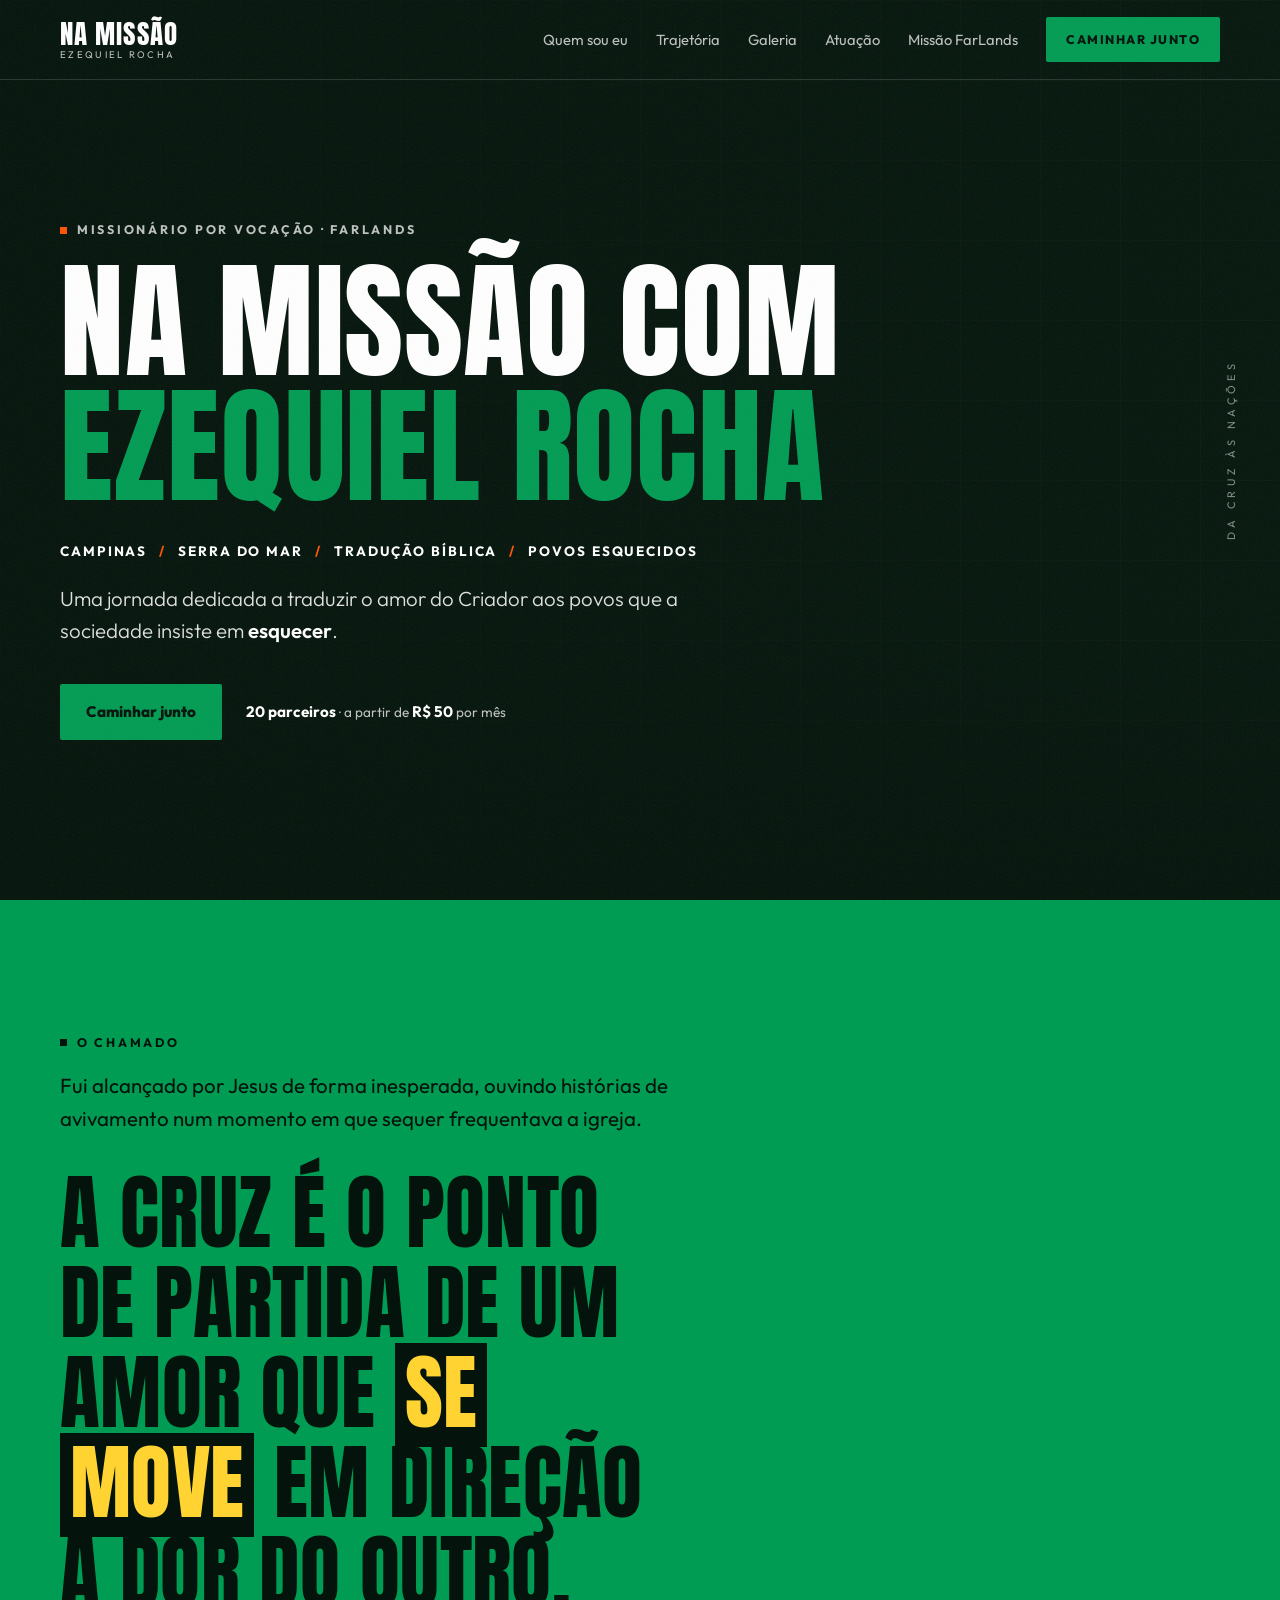
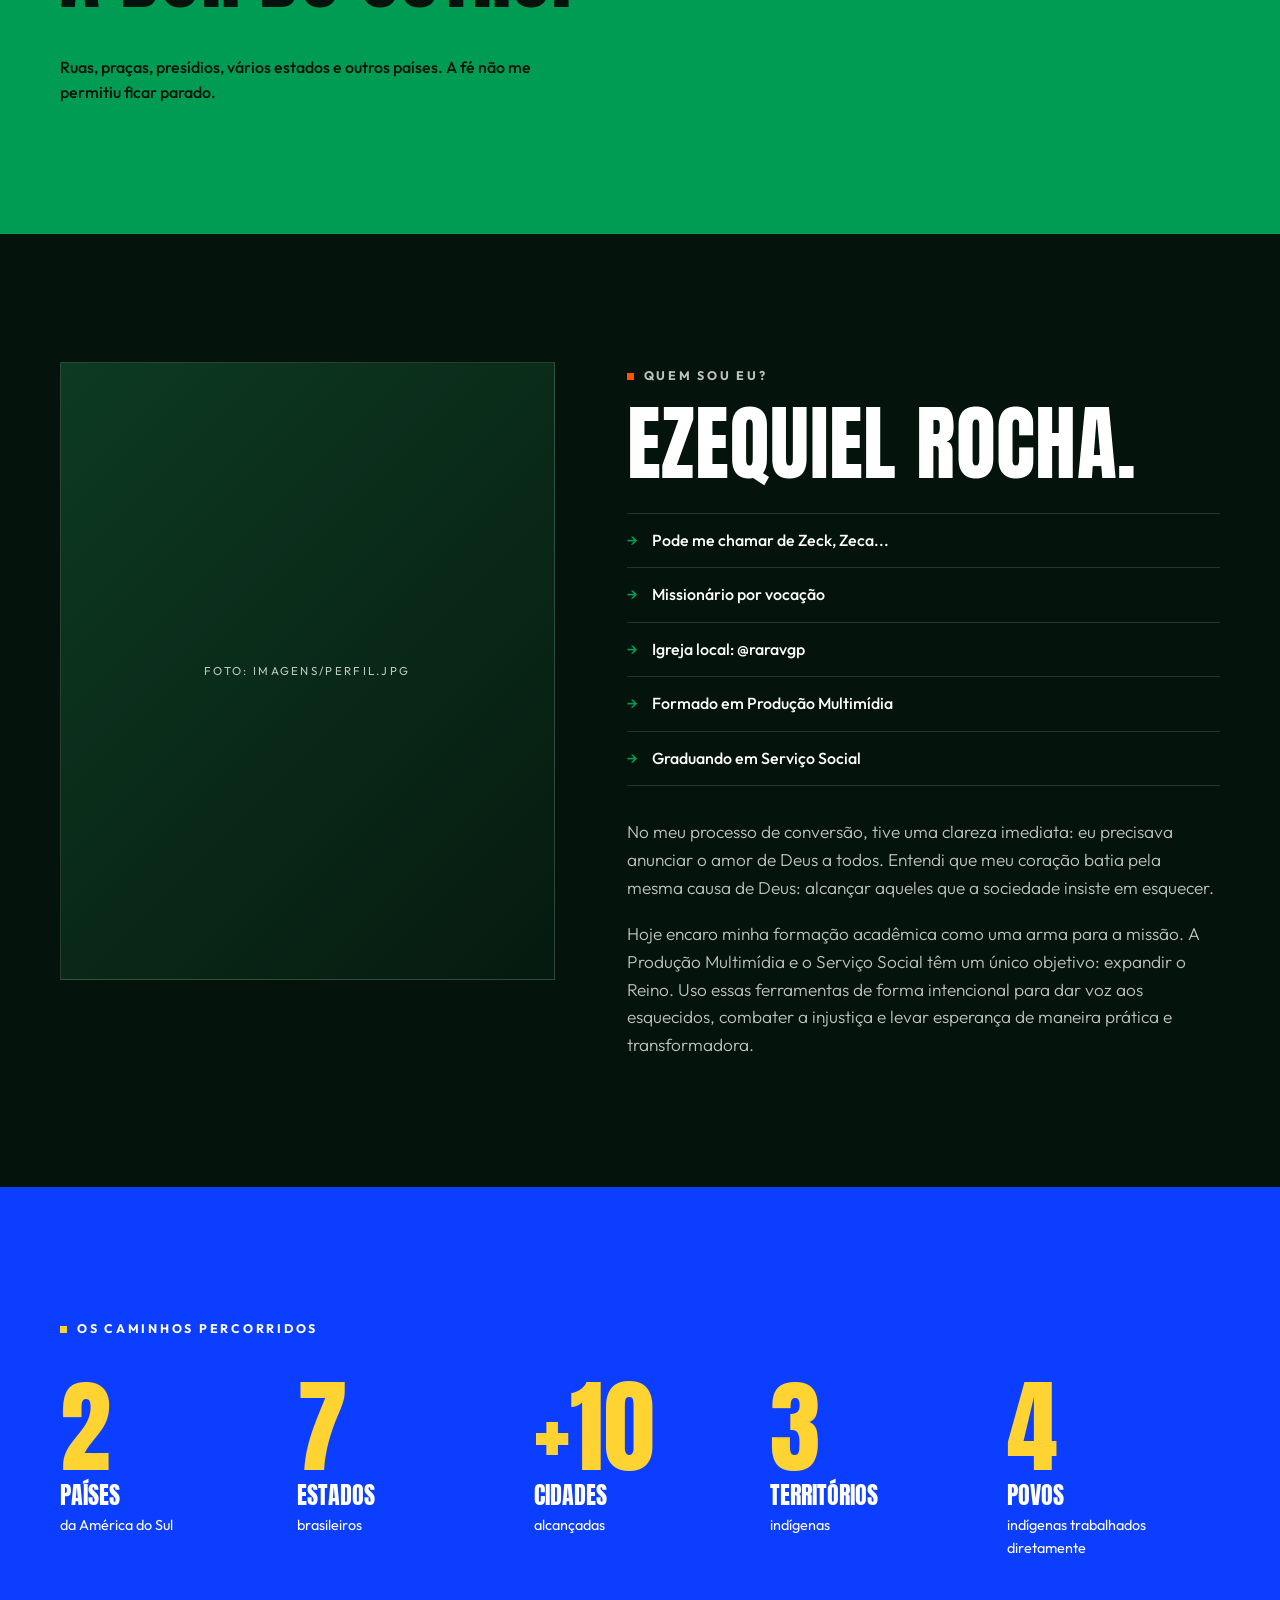
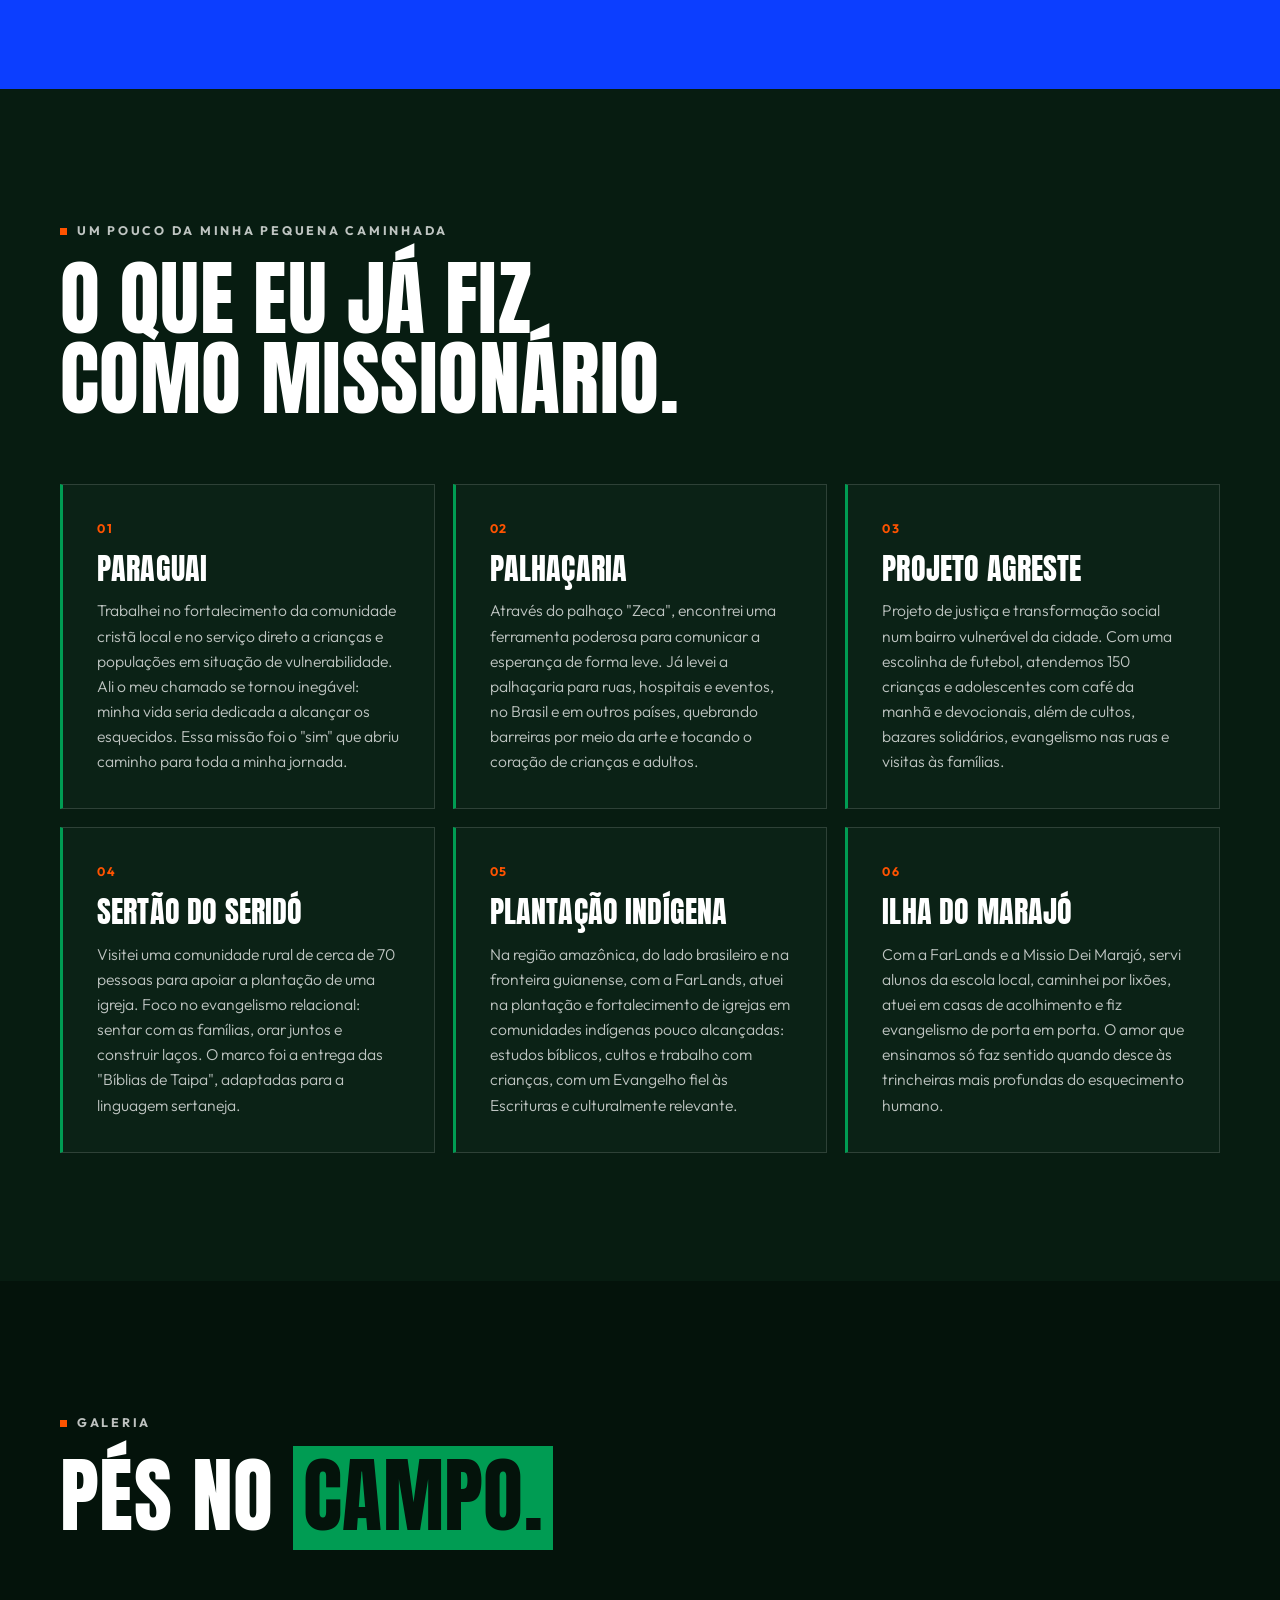
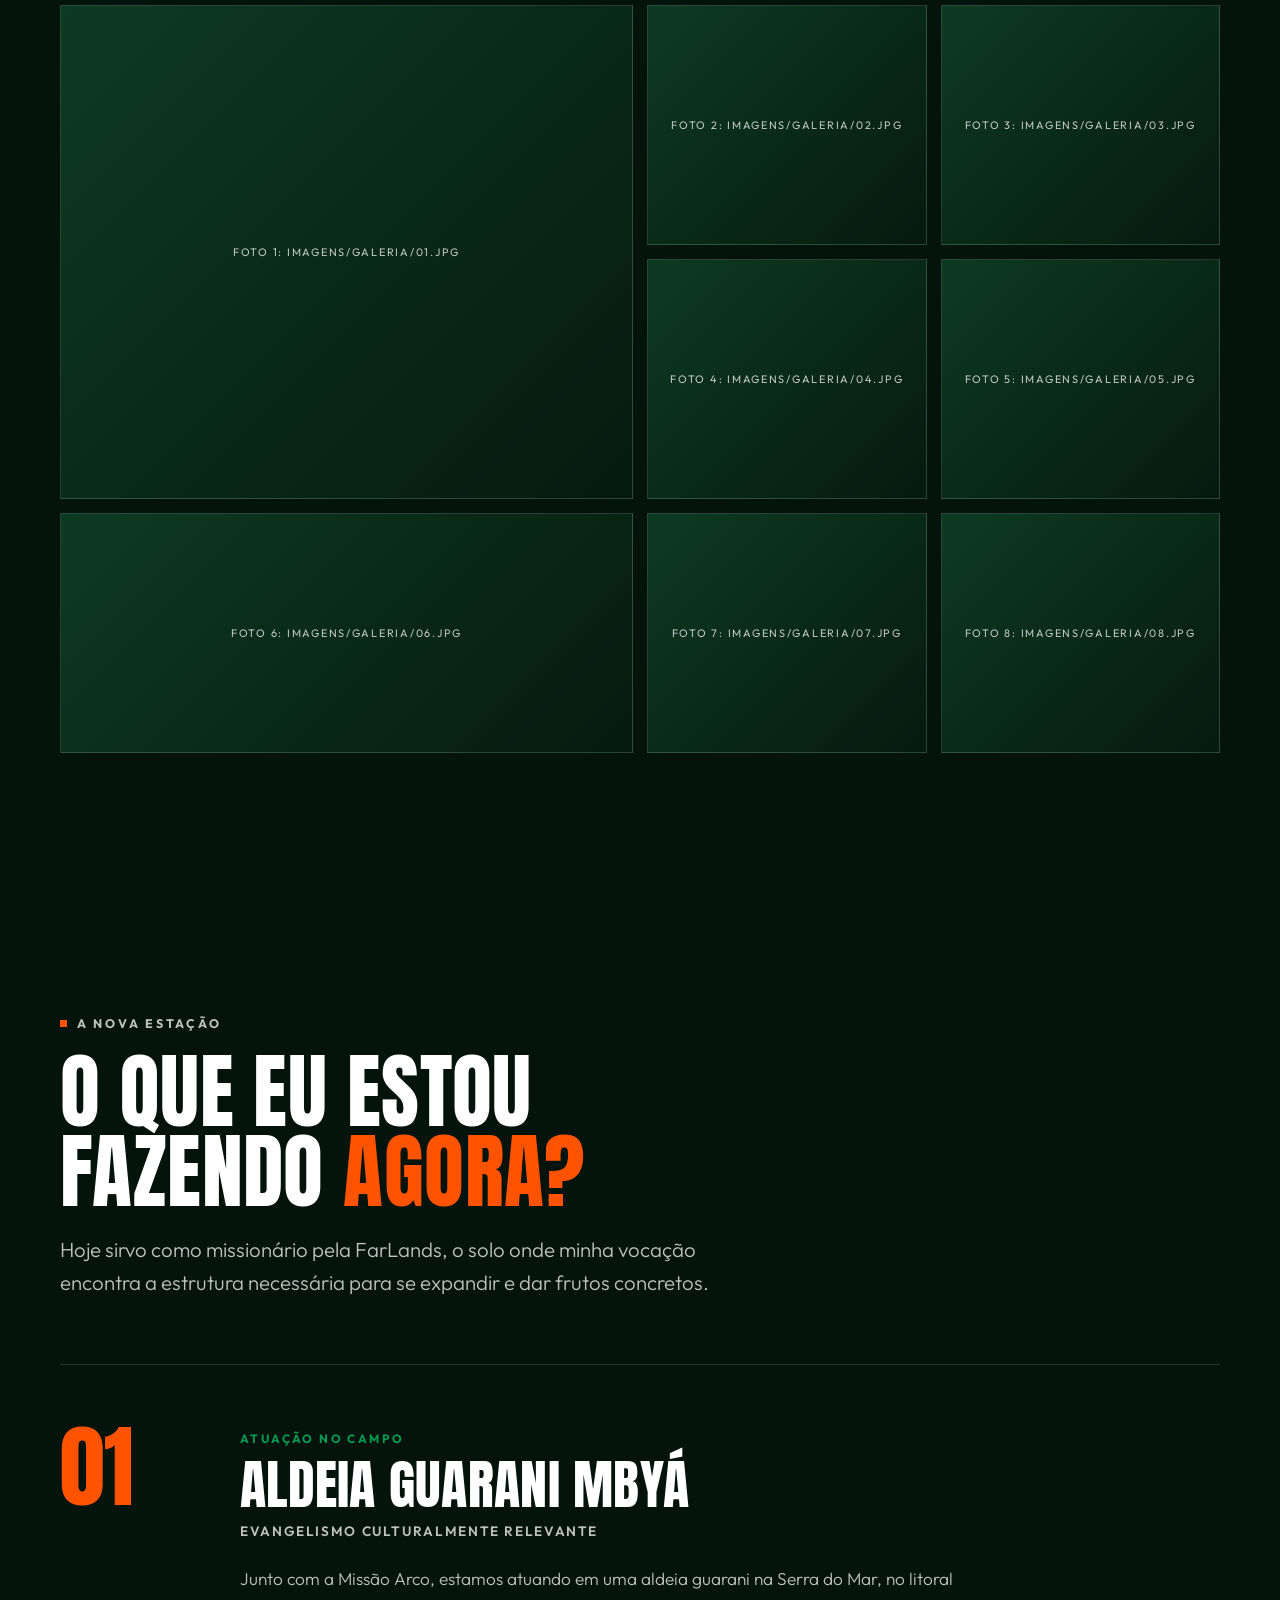
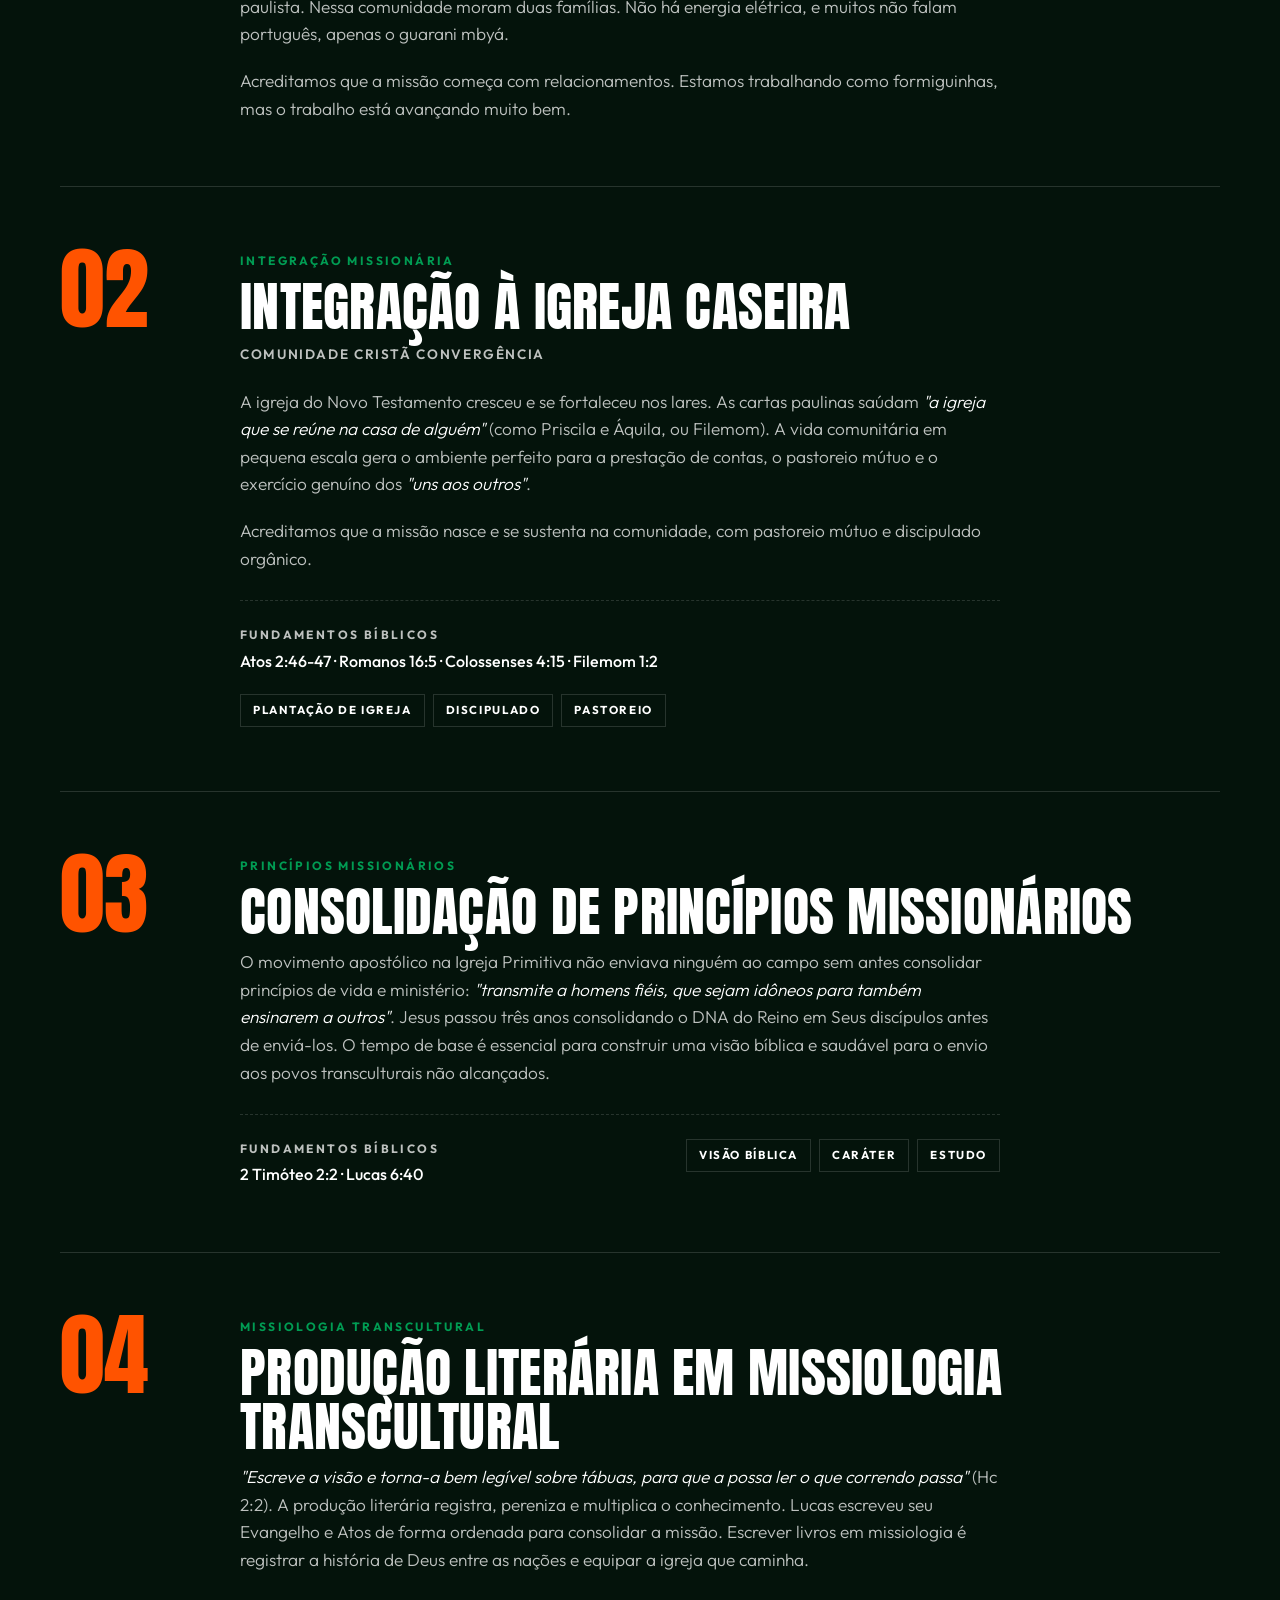
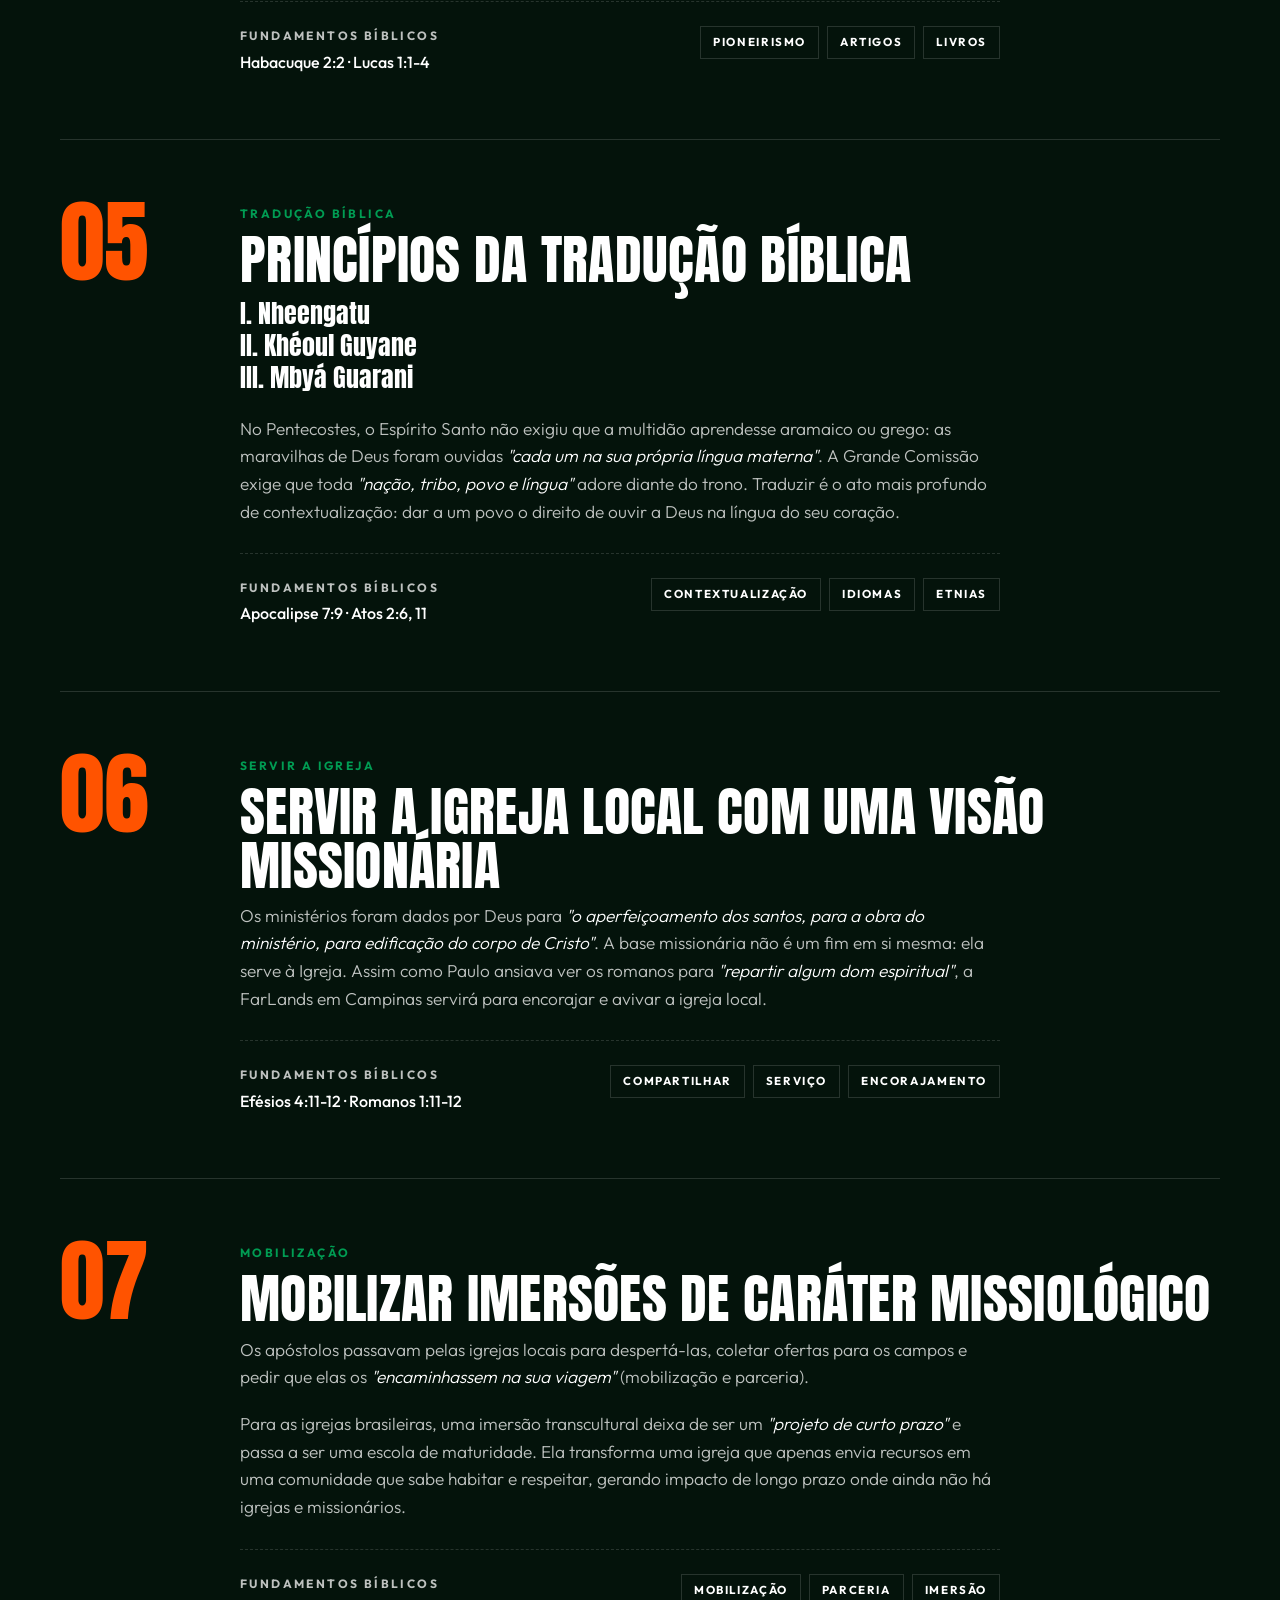
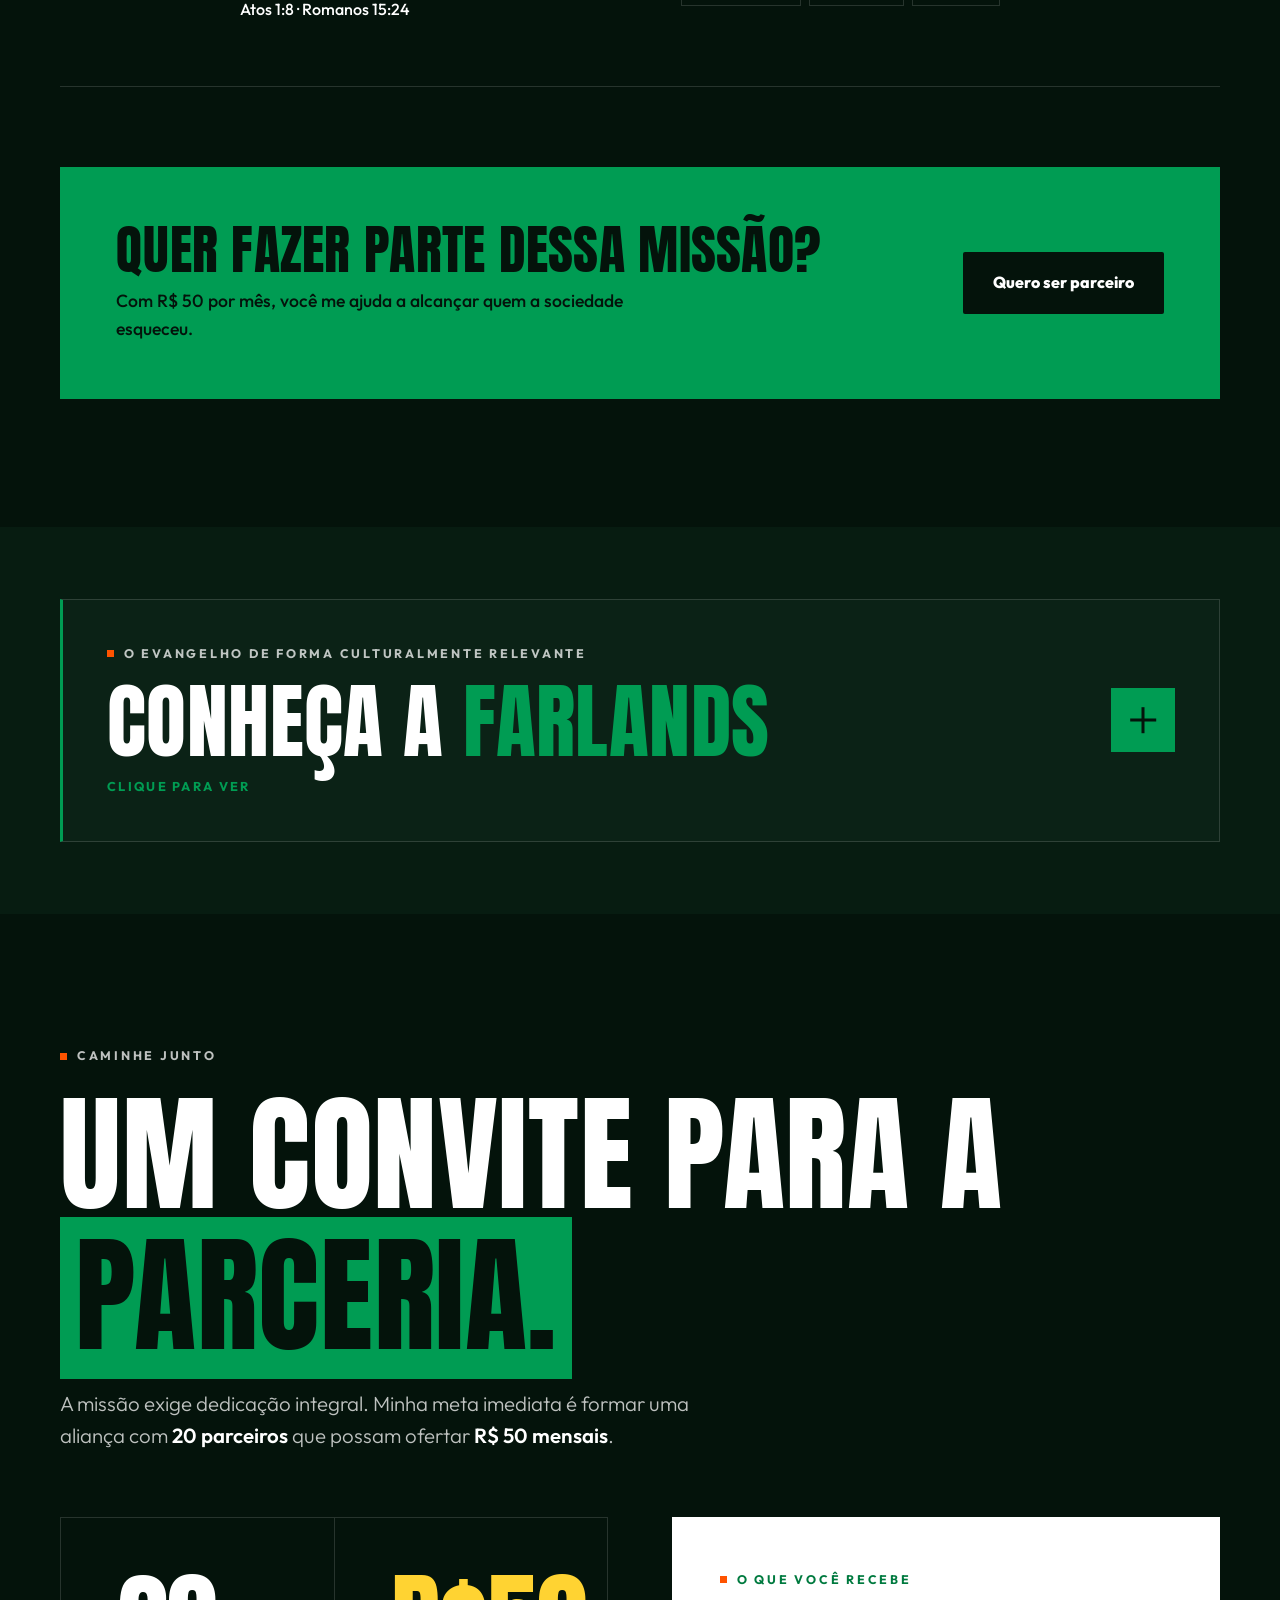
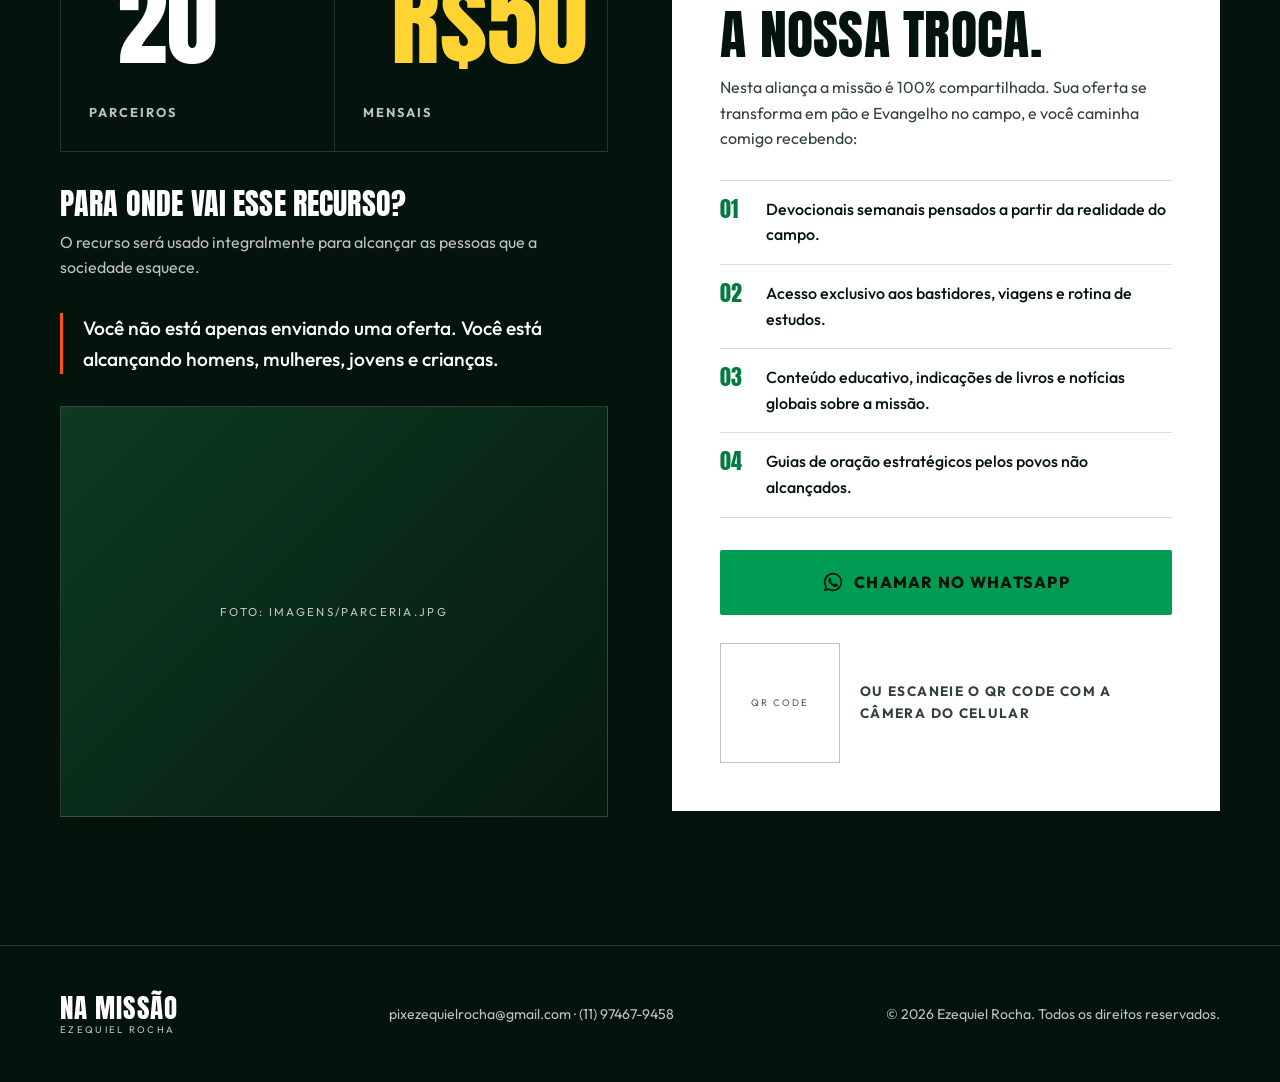
==== site/index.html @ 47204331 "Collapse the FarLands section behind a 'Conheça a FarLands' toggle The section starts closed so visi" ====
<!DOCTYPE html>
<html lang="pt-BR">
<head>
  <meta charset="UTF-8">
  <meta name="viewport" content="width=device-width, initial-scale=1.0">
  <title>NA MISSÃO | Ezequiel Rocha</title>
  <meta name="description" content="Ezequiel Rocha, missionário por vocação na FarLands. Conheça a caminhada, a atuação atual e como caminhar junto na missão.">
  <link rel="preconnect" href="https://fonts.googleapis.com">
  <link rel="preconnect" href="https://fonts.gstatic.com" crossorigin>
  <link href="https://fonts.googleapis.com/css2?family=Anton&family=Outfit:wght@300;400;500;600;700;800&display=swap" rel="stylesheet">
  <link rel="stylesheet" href="style.css">
</head>
<body>

  <!-- CABEÇALHO -->
  <header class="header" id="header">
    <div class="wrap">
      <a href="#topo" class="logo">NA MISSÃO<small>EZEQUIEL ROCHA</small></a>
      <nav class="nav" id="nav">
        <a href="#quem-sou">Quem sou eu</a>
        <a href="#trajetoria">Trajetória</a>
        <a href="#galeria">Galeria</a>
        <a href="#atuacao">Atuação</a>
        <a href="#farlands">Missão FarLands</a>
        <a href="#parceria" class="btn btn--sm">Caminhar junto</a>
      </nav>
      <button class="menu-btn" id="menuBtn" aria-label="Abrir menu" aria-expanded="false" aria-controls="nav">
        <span></span><span></span><span></span>
      </button>
    </div>
  </header>

  <main id="topo">

    <!-- 1. CAPA -->
    <section class="hero">
      <div class="hero-bg">
        <!-- Troque pela sua foto de capa: site/imagens/capa.jpg -->
        <img src="imagens/capa.jpg" alt="" onerror="this.remove()">
      </div>
      <div class="wrap">
        <span class="eyebrow">Missionário por vocação · FarLands</span>
        <h1 class="display h-xl">Na missão com<br><span class="accent">Ezequiel Rocha</span></h1>
        <div class="hero-meta">
          <span>Campinas</span><i>/</i><span>Serra do Mar</span><i>/</i><span>Tradução bíblica</span><i>/</i><span>Povos esquecidos</span>
        </div>
        <p class="lead">Uma jornada dedicada a traduzir o amor do Criador aos povos que a sociedade insiste em <strong>esquecer</strong>.</p>
        <div class="hero-cta">
          <a href="#parceria" class="btn">Caminhar junto</a>
          <p><strong>20 parceiros</strong> · a partir de <strong>R$ 50</strong> por mês</p>
        </div>
      </div>
      <span class="hero-side">Da cruz às nações</span>
    </section>

    <!-- 2. O CHAMADO -->
    <section class="section section--green calling">
      <div class="wrap reveal">
        <span class="eyebrow">O chamado</span>
        <p class="lead">Fui alcançado por Jesus de forma inesperada, ouvindo histórias de avivamento num momento em que sequer frequentava a igreja.</p>
        <h2 class="display h-lg">A cruz é o ponto de partida de um amor que <span class="mark">se move</span> em direção à dor do outro.</h2>
        <p class="note">Ruas, praças, presídios, vários estados e outros países. A fé não me permitiu ficar parado.</p>
      </div>
    </section>

    <!-- 3. QUEM SOU EU -->
    <section class="section" id="quem-sou">
      <div class="wrap about">
        <div class="reveal">
          <div class="photo">
            <span class="ph">Foto: imagens/perfil.jpg</span>
            <img src="imagens/perfil.jpg" alt="Ezequiel Rocha" onerror="this.remove()">
          </div>
        </div>
        <div class="reveal">
          <span class="eyebrow">Quem sou eu?</span>
          <h2 class="display h-lg">Ezequiel Rocha.</h2>
          <ul class="bullets">
            <li>Pode me chamar de Zeck, Zeca...</li>
            <li>Missionário por vocação</li>
            <li>Igreja local: @raravgp</li>
            <li>Formado em Produção Multimídia</li>
            <li>Graduando em Serviço Social</li>
          </ul>
          <div class="prose">
            <p>No meu processo de conversão, tive uma clareza imediata: eu precisava anunciar o amor de Deus a todos. Entendi que meu coração batia pela mesma causa de Deus: alcançar aqueles que a sociedade insiste em esquecer.</p>
            <p>Hoje encaro minha formação acadêmica como uma arma para a missão. A Produção Multimídia e o Serviço Social têm um único objetivo: expandir o Reino. Uso essas ferramentas de forma intencional para dar voz aos esquecidos, combater a injustiça e levar esperança de maneira prática e transformadora.</p>
          </div>
        </div>
      </div>
    </section>

    <!-- NÚMEROS -->
    <section class="section section--blue">
      <div class="wrap reveal">
        <span class="eyebrow">Os caminhos percorridos</span>
        <div class="stats" style="margin-top: 24px">
          <div><div class="stat-n">2</div><div class="stat-l">Países</div><div class="stat-d">da América do Sul</div></div>
          <div><div class="stat-n">7</div><div class="stat-l">Estados</div><div class="stat-d">brasileiros</div></div>
          <div><div class="stat-n">+10</div><div class="stat-l">Cidades</div><div class="stat-d">alcançadas</div></div>
          <div><div class="stat-n">3</div><div class="stat-l">Territórios</div><div class="stat-d">indígenas</div></div>
          <div><div class="stat-n">4</div><div class="stat-l">Povos</div><div class="stat-d">indígenas trabalhados diretamente</div></div>
        </div>
      </div>
    </section>

    <!-- 4. TRAJETÓRIA -->
    <section class="section section--alt" id="trajetoria">
      <div class="wrap">
        <div class="section-head reveal">
          <span class="eyebrow">Um pouco da minha pequena caminhada</span>
          <h2 class="display h-lg">O que eu já fiz<br>como missionário.</h2>
        </div>
        <div class="grid grid-3">
          <article class="card reveal">
            <span class="num">01</span>
            <h3 class="display h-sm">Paraguai</h3>
            <p>Trabalhei no fortalecimento da comunidade cristã local e no serviço direto a crianças e populações em situação de vulnerabilidade. Ali o meu chamado se tornou inegável: minha vida seria dedicada a alcançar os esquecidos. Essa missão foi o "sim" que abriu caminho para toda a minha jornada.</p>
          </article>
          <article class="card reveal">
            <span class="num">02</span>
            <h3 class="display h-sm">Palhaçaria</h3>
            <p>Através do palhaço "Zeca", encontrei uma ferramenta poderosa para comunicar a esperança de forma leve. Já levei a palhaçaria para ruas, hospitais e eventos, no Brasil e em outros países, quebrando barreiras por meio da arte e tocando o coração de crianças e adultos.</p>
          </article>
          <article class="card reveal">
            <span class="num">03</span>
            <h3 class="display h-sm">Projeto Agreste</h3>
            <p>Projeto de justiça e transformação social num bairro vulnerável da cidade. Com uma escolinha de futebol, atendemos 150 crianças e adolescentes com café da manhã e devocionais, além de cultos, bazares solidários, evangelismo nas ruas e visitas às famílias.</p>
          </article>
          <article class="card reveal">
            <span class="num">04</span>
            <h3 class="display h-sm">Sertão do Seridó</h3>
            <p>Visitei uma comunidade rural de cerca de 70 pessoas para apoiar a plantação de uma igreja. Foco no evangelismo relacional: sentar com as famílias, orar juntos e construir laços. O marco foi a entrega das "Bíblias de Taipa", adaptadas para a linguagem sertaneja.</p>
          </article>
          <article class="card reveal">
            <span class="num">05</span>
            <h3 class="display h-sm">Plantação Indígena</h3>
            <p>Na região amazônica, do lado brasileiro e na fronteira guianense, com a FarLands, atuei na plantação e fortalecimento de igrejas em comunidades indígenas pouco alcançadas: estudos bíblicos, cultos e trabalho com crianças, com um Evangelho fiel às Escrituras e culturalmente relevante.</p>
          </article>
          <article class="card reveal">
            <span class="num">06</span>
            <h3 class="display h-sm">Ilha do Marajó</h3>
            <p>Com a FarLands e a Missio Dei Marajó, servi alunos da escola local, caminhei por lixões, atuei em casas de acolhimento e fiz evangelismo de porta em porta. O amor que ensinamos só faz sentido quando desce às trincheiras mais profundas do esquecimento humano.</p>
          </article>
        </div>
      </div>
    </section>

    <!-- GALERIA: troque as fotos em site/imagens/galeria/01.jpg até 08.jpg -->
    <section class="section" id="galeria">
      <div class="wrap">
        <div class="section-head reveal">
          <span class="eyebrow">Galeria</span>
          <h2 class="display h-lg">Pés no <span class="mark">campo.</span></h2>
        </div>
        <div class="gallery reveal">
          <button class="gallery-item" type="button" aria-label="Ampliar foto 1">
            <span class="ph">Foto 1: imagens/galeria/01.jpg</span>
            <img src="imagens/galeria/01.jpg" alt="Foto 1 do campo missionário" loading="lazy" onerror="this.remove()">
          </button>
          <button class="gallery-item" type="button" aria-label="Ampliar foto 2">
            <span class="ph">Foto 2: imagens/galeria/02.jpg</span>
            <img src="imagens/galeria/02.jpg" alt="Foto 2 do campo missionário" loading="lazy" onerror="this.remove()">
          </button>
          <button class="gallery-item" type="button" aria-label="Ampliar foto 3">
            <span class="ph">Foto 3: imagens/galeria/03.jpg</span>
            <img src="imagens/galeria/03.jpg" alt="Foto 3 do campo missionário" loading="lazy" onerror="this.remove()">
          </button>
          <button class="gallery-item" type="button" aria-label="Ampliar foto 4">
            <span class="ph">Foto 4: imagens/galeria/04.jpg</span>
            <img src="imagens/galeria/04.jpg" alt="Foto 4 do campo missionário" loading="lazy" onerror="this.remove()">
          </button>
          <button class="gallery-item" type="button" aria-label="Ampliar foto 5">
            <span class="ph">Foto 5: imagens/galeria/05.jpg</span>
            <img src="imagens/galeria/05.jpg" alt="Foto 5 do campo missionário" loading="lazy" onerror="this.remove()">
          </button>
          <button class="gallery-item" type="button" aria-label="Ampliar foto 6">
            <span class="ph">Foto 6: imagens/galeria/06.jpg</span>
            <img src="imagens/galeria/06.jpg" alt="Foto 6 do campo missionário" loading="lazy" onerror="this.remove()">
          </button>
          <button class="gallery-item" type="button" aria-label="Ampliar foto 7">
            <span class="ph">Foto 7: imagens/galeria/07.jpg</span>
            <img src="imagens/galeria/07.jpg" alt="Foto 7 do campo missionário" loading="lazy" onerror="this.remove()">
          </button>
          <button class="gallery-item" type="button" aria-label="Ampliar foto 8">
            <span class="ph">Foto 8: imagens/galeria/08.jpg</span>
            <img src="imagens/galeria/08.jpg" alt="Foto 8 do campo missionário" loading="lazy" onerror="this.remove()">
          </button>
        </div>
      </div>
    </section>

    <!-- 5. ATUAÇÃO -->
    <section class="section" id="atuacao">
      <div class="wrap">
        <div class="section-head reveal">
          <span class="eyebrow">A nova estação</span>
          <h2 class="display h-lg">O que eu estou<br>fazendo <span class="accent-orange">agora?</span></h2>
          <p class="lead">Hoje sirvo como missionário pela FarLands, o solo onde minha vocação encontra a estrutura necessária para se expandir e dar frutos concretos.</p>
        </div>

        <div class="work-list">
          <article class="work reveal">
            <div class="work-num">01</div>
            <div>
              <span class="work-tag">Atuação no campo</span>
              <h3 class="display h-md">Aldeia Guarani Mbyá</h3>
              <p class="work-sub">Evangelismo culturalmente relevante</p>
              <div class="prose">
                <p>Junto com a Missão Arco, estamos atuando em uma aldeia guarani na Serra do Mar, no litoral paulista. Nessa comunidade moram duas famílias. Não há energia elétrica, e muitos não falam português, apenas o guarani mbyá.</p>
                <p>Acreditamos que a missão começa com relacionamentos. Estamos trabalhando como formiguinhas, mas o trabalho está avançando muito bem.</p>
              </div>
            </div>
          </article>
          <article class="work reveal">
            <div class="work-num">02</div>
            <div>
              <span class="work-tag">Integração missionária</span>
              <h3 class="display h-md">Integração à Igreja Caseira</h3>
              <p class="work-sub">Comunidade Cristã Convergência</p>
              <div class="prose">
                <p>A igreja do Novo Testamento cresceu e se fortaleceu nos lares. As cartas paulinas saúdam <em>"a igreja que se reúne na casa de alguém"</em> (como Priscila e Áquila, ou Filemom). A vida comunitária em pequena escala gera o ambiente perfeito para a prestação de contas, o pastoreio mútuo e o exercício genuíno dos <em>"uns aos outros"</em>.</p>
                <p>Acreditamos que a missão nasce e se sustenta na comunidade, com pastoreio mútuo e discipulado orgânico.</p>
              </div>
              <div class="work-meta">
                <div class="ref"><strong>Fundamentos bíblicos</strong><span>Atos 2:46-47 · Romanos 16:5 · Colossenses 4:15 · Filemom 1:2</span></div>
                <ul class="tags"><li>Plantação de igreja</li><li>Discipulado</li><li>Pastoreio</li></ul>
              </div>
            </div>
          </article>

          <article class="work reveal">
            <div class="work-num">03</div>
            <div>
              <span class="work-tag">Princípios missionários</span>
              <h3 class="display h-md">Consolidação de princípios missionários</h3>
              <div class="prose">
                <p>O movimento apostólico na Igreja Primitiva não enviava ninguém ao campo sem antes consolidar princípios de vida e ministério: <em>"transmite a homens fiéis, que sejam idôneos para também ensinarem a outros"</em>. Jesus passou três anos consolidando o DNA do Reino em Seus discípulos antes de enviá-los. O tempo de base é essencial para construir uma visão bíblica e saudável para o envio aos povos transculturais não alcançados.</p>
              </div>
              <div class="work-meta">
                <div class="ref"><strong>Fundamentos bíblicos</strong><span>2 Timóteo 2:2 · Lucas 6:40</span></div>
                <ul class="tags"><li>Visão bíblica</li><li>Caráter</li><li>Estudo</li></ul>
              </div>
            </div>
          </article>

          <article class="work reveal">
            <div class="work-num">04</div>
            <div>
              <span class="work-tag">Missiologia transcultural</span>
              <h3 class="display h-md">Produção literária em missiologia transcultural</h3>
              <div class="prose">
                <p><em>"Escreve a visão e torna-a bem legível sobre tábuas, para que a possa ler o que correndo passa"</em> (Hc 2:2). A produção literária registra, pereniza e multiplica o conhecimento. Lucas escreveu seu Evangelho e Atos de forma ordenada para consolidar a missão. Escrever livros em missiologia é registrar a história de Deus entre as nações e equipar a igreja que caminha.</p>
              </div>
              <div class="work-meta">
                <div class="ref"><strong>Fundamentos bíblicos</strong><span>Habacuque 2:2 · Lucas 1:1-4</span></div>
                <ul class="tags"><li>Pioneirismo</li><li>Artigos</li><li>Livros</li></ul>
              </div>
            </div>
          </article>

          <article class="work reveal">
            <div class="work-num">05</div>
            <div>
              <span class="work-tag">Tradução bíblica</span>
              <h3 class="display h-md">Princípios da tradução bíblica</h3>
              <div class="work-langs">I. Nheengatu<br>II. Khéoul Guyane<br>III. Mbyá Guarani</div>
              <div class="prose">
                <p>No Pentecostes, o Espírito Santo não exigiu que a multidão aprendesse aramaico ou grego: as maravilhas de Deus foram ouvidas <em>"cada um na sua própria língua materna"</em>. A Grande Comissão exige que toda <em>"nação, tribo, povo e língua"</em> adore diante do trono. Traduzir é o ato mais profundo de contextualização: dar a um povo o direito de ouvir a Deus na língua do seu coração.</p>
              </div>
              <div class="work-meta">
                <div class="ref"><strong>Fundamentos bíblicos</strong><span>Apocalipse 7:9 · Atos 2:6, 11</span></div>
                <ul class="tags"><li>Contextualização</li><li>Idiomas</li><li>Etnias</li></ul>
              </div>
            </div>
          </article>

          <article class="work reveal">
            <div class="work-num">06</div>
            <div>
              <span class="work-tag">Servir a igreja</span>
              <h3 class="display h-md">Servir a igreja local com uma visão missionária</h3>
              <div class="prose">
                <p>Os ministérios foram dados por Deus para <em>"o aperfeiçoamento dos santos, para a obra do ministério, para edificação do corpo de Cristo"</em>. A base missionária não é um fim em si mesma: ela serve à Igreja. Assim como Paulo ansiava ver os romanos para <em>"repartir algum dom espiritual"</em>, a FarLands em Campinas servirá para encorajar e avivar a igreja local.</p>
              </div>
              <div class="work-meta">
                <div class="ref"><strong>Fundamentos bíblicos</strong><span>Efésios 4:11-12 · Romanos 1:11-12</span></div>
                <ul class="tags"><li>Compartilhar</li><li>Serviço</li><li>Encorajamento</li></ul>
              </div>
            </div>
          </article>

          <article class="work reveal">
            <div class="work-num">07</div>
            <div>
              <span class="work-tag">Mobilização</span>
              <h3 class="display h-md">Mobilizar imersões de caráter missiológico</h3>
              <div class="prose">
                <p>Os apóstolos passavam pelas igrejas locais para despertá-las, coletar ofertas para os campos e pedir que elas os <em>"encaminhassem na sua viagem"</em> (mobilização e parceria).</p>
                <p>Para as igrejas brasileiras, uma imersão transcultural deixa de ser um <em>"projeto de curto prazo"</em> e passa a ser uma escola de maturidade. Ela transforma uma igreja que apenas envia recursos em uma comunidade que sabe habitar e respeitar, gerando impacto de longo prazo onde ainda não há igrejas e missionários.</p>
              </div>
              <div class="work-meta">
                <div class="ref"><strong>Fundamentos bíblicos</strong><span>Atos 1:8 · Romanos 15:24</span></div>
                <ul class="tags"><li>Mobilização</li><li>Parceria</li><li>Imersão</li></ul>
              </div>
            </div>
          </article>
        </div>

        <!-- Chamada para a parceria -->
        <div class="cta-band reveal">
          <div>
            <h3 class="display h-md">Quer fazer parte dessa missão?</h3>
            <p>Com R$ 50 por mês, você me ajuda a alcançar quem a sociedade esqueceu.</p>
          </div>
          <a href="#parceria" class="btn btn--dark">Quero ser parceiro</a>
        </div>
      </div>
    </section>

    <!-- 6. MISSÃO FARLANDS -->
    <!-- Fica fechada; o visitante clica para abrir -->
    <section class="section section--alt fl-section" id="farlands">
      <div class="wrap">
        <details class="fl-details reveal" id="flDetails">
          <summary class="fl-summary">
            <span class="fl-summary-text">
              <span class="eyebrow">O evangelho de forma culturalmente relevante</span>
              <span class="display h-lg fl-title">Conheça a <span class="accent">FarLands</span></span>
              <span class="fl-hint"><span class="when-closed">Clique para ver</span><span class="when-open">Clique para fechar</span></span>
            </span>
            <span class="fl-icon" aria-hidden="true"></span>
          </summary>

          <div class="fl-body">
          <p class="lead" style="max-width: 820px">A missiologia da FarLands propõe uma ruptura radical com os modelos missionários colonialistas e paternalistas. Uma missiologia encarnacional, ecológica, contextual, linguística e antropológica, cujo objetivo não é ocidentalizar ninguém, mas ver florescer uma igreja <strong>genuinamente bíblica e autóctone</strong>, para que todos os povos exerçam o seu sacerdócio cultural ao Criador de tudo e todos.</p>

        <!-- Editorial -->
        <div class="block reveal">
          <span class="eyebrow">Editorial FarLands</span>
          <h3 class="display h-lg">Produção evangelística & devocional.</h3>
          <p class="sub">Para a igreja brasileira e os povos indígenas</p>
          <div class="grid grid-2">
            <article class="card">
              <h4 class="display h-sm" style="margin-bottom: 14px">Escrita indígena</h4>
              <p>A tradução da Bíblia é o primeiro passo, mas se não ensinarmos o povo a ler e não deixarmos uma literatura teológica robusta no contexto deles, nós os condenamos a uma fé superficial. O livro é o professor que permanece quando o missionário vai embora.</p>
            </article>
            <article class="card">
              <h4 class="display h-sm" style="margin-bottom: 14px">Oralidade indígena</h4>
              <p>Para um povo de tradição oral, o registro em áudio é o que liberta da dependência estrangeira: um <strong>"livro falado"</strong>. Gravando a Bíblia, as histórias e os cânticos na língua e no ritmo local, a igreja nativa cresce guiada pelo Espírito Santo, sem depender para sempre de um mediador.</p>
            </article>
          </div>

          <p class="sub" style="margin: 48px 0 0">Livros</p>
          <div class="books">
            <div class="book">
              <div class="photo"><span class="ph">Capa</span><img src="imagens/livros/na-ponta-da-lanca.png" alt="Capa do livro Na Ponta da Lança" onerror="this.remove()"></div>
              <h4>Na Ponta da Lança</h4><p>Steve Saint</p>
            </div>
            <div class="book">
              <div class="photo"><span class="ph">Capa</span><img src="imagens/livros/ubebewerawa.png" alt="Capa do livro Ūbēbēwerawa" onerror="this.remove()"></div>
              <h4>Ūbēbēwerawa</h4><p>WiraWasú Baré</p>
            </div>
            <div class="book">
              <div class="photo"><span class="ph">Capa: imagens/livros/haryporia.jpg</span><img src="imagens/livros/haryporia.jpg" alt="Capa do livro Haryporia Tapy’yia Miwan" onerror="this.remove()"></div>
              <h4>Haryporia Tapy’yia Miwan</h4><p>Arehum Saterê</p>
            </div>
            <div class="book">
              <div class="photo"><span class="ph">Capa: imagens/livros/upinima.jpg</span><img src="imagens/livros/upinima.jpg" alt="Capa do livro Ūpinima Yēga Purãgawa Mateus" onerror="this.remove()"></div>
              <h4>Ūpinima Yēga Purãgawa Mateus</h4><p>Pisasua Yēgatu</p>
            </div>
          </div>
        </div>

        <!-- Escola -->
        <div class="block reveal">
          <span class="eyebrow">Formação missiológica</span>
          <h3 class="display h-lg">Escola de Transculturalidade & Missiologia.</h3>
          <div class="prose" style="margin-top: 28px">
            <p>Uma visão fundamentada numa missiologia encarnacional, linguística, contextual e antropológica. O objetivo não é a "urbanização" ou a "ocidentalização" dos povos para que se tornem cristãos, mas o florescimento de expressões eclesiais genuinamente autóctones entre os 4 povos étnicos menos alcançados do Brasil:</p>
          </div>
          <ul class="peoples"><li>Indígenas</li><li>Ciganos</li><li>Quilombolas</li><li>Sertanejos</li></ul>
        </div>

        <!-- Janela Verde -->
        <div class="block reveal">
          <span class="eyebrow">Conscientização missionária</span>
          <h3 class="display h-lg">Iniciativa <span class="mark">Janela Verde</span></h3>
          <p class="sub">Conectar o Corpo de Cristo onde a Igreja está, para construir o Corpo de Cristo onde a Igreja não está.</p>
          <div class="prose">
            <p>Um movimento missionário em direção aos povos das florestas tropicais, entre as latitudes 23,5° Norte e 23,5° Sul. Essa área abriga a maior biodiversidade do planeta e um dos maiores desafios missionários da atualidade: <strong>mais de 2.200 grupos étnicos tribais</strong> ainda não alcançados pelo evangelho.</p>
          </div>
          <div class="grid grid-3" style="margin-top: 36px">
            <article class="card"><span class="num">01 · Engage</span><h4 class="display h-sm" style="margin-bottom: 12px">Envolver</h4><p>Investir tempo e recursos para viver entre eles.</p></article>
            <article class="card"><span class="num">02 · Empower</span><h4 class="display h-sm" style="margin-bottom: 12px">Capacitar</h4><p>Colocar o líder indígena no "assento do motorista".</p></article>
            <article class="card"><span class="num">03 · Encourage</span><h4 class="display h-sm" style="margin-bottom: 12px">Encorajar</h4><p>Caminhar juntos em unidade, superando o individualismo no campo.</p></article>
          </div>
        </div>

        <!-- Base -->
        <div class="block reveal">
          <span class="eyebrow">Integração missionária & tradução indígena</span>
          <h3 class="display h-lg">Base Missionária FarLands Campinas.</h3>
          <div class="prose" style="margin-top: 28px">
            <p>Um projeto fundamentado no modelo apostólico do Novo Testamento: comunhão diária (Igreja Caseira), ensino sólido (Consolidação), sabedoria registrada e compartilhada (Produção Literária), Evangelho compreensível aos povos isolados (Tradução), fortalecimento dos irmãos (Serviço à Igreja) e envio a povos não alcançados (Mobilização).</p>
          </div>
        </div>

          <button class="fl-close" type="button" id="flClose">Fechar FarLands ↑</button>
          </div>
        </details>
      </div>
    </section>

    <!-- 7. PARCERIA -->
    <section class="section" id="parceria">
      <div class="wrap">
        <div class="section-head reveal">
          <span class="eyebrow">Caminhe junto</span>
          <h2 class="display h-xl">Um convite para a <span class="mark">parceria.</span></h2>
          <p class="lead">A missão exige dedicação integral. Minha meta imediata é formar uma aliança com <strong>20 parceiros</strong> que possam ofertar <strong>R$ 50 mensais</strong>.</p>
        </div>

        <div class="partner">
          <div class="reveal">
            <div class="goal">
              <div><div class="stat-n">20</div><span>Parceiros</span></div>
              <div><div class="stat-n accent">R$50</div><span>Mensais</span></div>
            </div>
            <h3 class="display h-sm">Para onde vai esse recurso?</h3>
            <p style="color: var(--muted); margin-top: 10px">O recurso será usado integralmente para alcançar as pessoas que a sociedade esquece.</p>
            <p class="impact">Você não está apenas enviando uma oferta. Você está alcançando homens, mulheres, jovens e crianças.</p>
            <div class="photo">
              <span class="ph">Foto: imagens/parceria.jpg</span>
              <img src="imagens/parceria.jpg" alt="Ezequiel Rocha no campo missionário" onerror="this.remove()">
            </div>
          </div>

          <div class="exchange reveal">
            <span class="eyebrow">O que você recebe</span>
            <h3 class="display h-md">A nossa troca.</h3>
            <p>Nesta aliança a missão é 100% compartilhada. Sua oferta se transforma em pão e Evangelho no campo, e você caminha comigo recebendo:</p>
            <ul class="benefits">
              <li><b>01</b>Devocionais semanais pensados a partir da realidade do campo.</li>
              <li><b>02</b>Acesso exclusivo aos bastidores, viagens e rotina de estudos.</li>
              <li><b>03</b>Conteúdo educativo, indicações de livros e notícias globais sobre a missão.</li>
              <li><b>04</b>Guias de oração estratégicos pelos povos não alcançados.</li>
            </ul>
            <a href="https://wa.me/5511974679458" class="btn btn--block" target="_blank" rel="noopener">
              <svg viewBox="0 0 24 24" fill="currentColor" aria-hidden="true"><path d="M12 2a10 10 0 0 0-8.6 15.1L2 22l5-1.3A10 10 0 1 0 12 2Zm0 18.2a8.2 8.2 0 0 1-4.2-1.2l-.3-.2-3 .8.8-2.9-.2-.3A8.2 8.2 0 1 1 12 20.2Zm4.5-6.1c-.2-.1-1.5-.7-1.7-.8s-.4-.1-.6.1-.7.8-.8 1-.3.2-.5.1a6.7 6.7 0 0 1-3.3-2.9c-.2-.4.3-.4.7-1.3a.5.5 0 0 0 0-.5l-.8-1.8c-.2-.5-.4-.4-.6-.4h-.5a1 1 0 0 0-.7.3 3 3 0 0 0-.9 2.2 5.2 5.2 0 0 0 1.1 2.7 11.8 11.8 0 0 0 4.5 4c1.7.7 2.3.8 3.2.6a2.7 2.7 0 0 0 1.8-1.2 2.2 2.2 0 0 0 .1-1.3c0-.1-.2-.2-.5-.3Z"/></svg>
              Chamar no WhatsApp
            </a>
            <div class="qr">
              <div class="photo">
                <span class="ph">QR Code</span>
                <img src="imagens/qrcode-whatsapp.png" alt="QR Code para o WhatsApp" onerror="this.remove()">
              </div>
              <p>Ou escaneie o QR Code com a câmera do celular</p>
            </div>
          </div>
        </div>
      </div>
    </section>
  </main>

  <!-- RODAPÉ -->
  <footer class="footer">
    <div class="wrap">
      <a href="#topo" class="logo">NA MISSÃO<small>EZEQUIEL ROCHA</small></a>
      <p><a href="mailto:pixezequielrocha@gmail.com">pixezequielrocha@gmail.com</a> · <a href="https://wa.me/5511974679458" target="_blank" rel="noopener">(11) 97467-9458</a></p>
      <p>&copy; 2026 Ezequiel Rocha. Todos os direitos reservados.</p>
    </div>
  </footer>

  <!-- Visualizador de fotos em tela cheia -->
  <div class="lightbox" id="lightbox" role="dialog" aria-modal="true" aria-label="Foto ampliada" hidden>
    <button class="lb-btn lb-close" type="button" aria-label="Fechar">&times;</button>
    <button class="lb-btn lb-prev" type="button" aria-label="Foto anterior">&#8592;</button>
    <img src="" alt="">
    <button class="lb-btn lb-next" type="button" aria-label="Próxima foto">&#8594;</button>
  </div>

  <script src="script.js"></script>
</body>
</html>
---- site/style.css ----
/* =========================================================
   NA MISSÃO | Ezequiel Rocha
   Estilo inspirado no Encontro SEPAL: títulos gigantes condensados,
   fundos escuros com textura, faixas de cor.
   Paleta: Shamrock Green (principal), Space Orange, Jonquil, Royal Blue, Daisy.

   REGRAS DE CONTRASTE (mínimo 4.5:1 para texto):
   - Verde, laranja e amarelo: sempre com texto ESCURO (--ink) por cima.
     Texto branco sobre verde (3.6:1) ou laranja (3.2:1) fica ilegível.
   - Azul: texto BRANCO (6.7:1) ou amarelo nos números grandes (4.6:1).
   - Sobre o fundo escuro: branco, verde, laranja e amarelo funcionam.
   ========================================================= */
:root {
  --green: #009C53;        /* Shamrock Green: cor principal */
  --green-dark: #007A3F;   /* verde para texto sobre fundo branco */
  --orange: #FF5300;       /* Space Orange */
  --yellow: #FFD332;       /* Jonquil */
  --blue: #0C3EFF;         /* Royal Blue */
  --white: #FFFFFF;        /* Daisy */

  --ink: #04130b;          /* fundo escuro (verde quase preto) e texto escuro */
  --ink-2: #071c11;        /* fundo escuro alternativo */
  --card: #0b2216;         /* fundo dos cards */
  --cream: var(--white);   /* texto claro */
  --muted: rgba(255, 255, 255, 0.74);
  --line: rgba(255, 255, 255, 0.14);
  --accent: var(--green);

  --display: 'Anton', 'Impact', sans-serif;
  --body: 'Outfit', system-ui, sans-serif;
  --wrap: 1160px;
  --gutter: clamp(16px, 4vw, 40px);
  --header-h: 80px;
}

*, *::before, *::after { margin: 0; padding: 0; box-sizing: border-box; }
html { scroll-behavior: smooth; scroll-padding-top: var(--header-h); }
body {
  font-family: var(--body);
  background: var(--ink);
  color: var(--cream);
  line-height: 1.6;
  overflow-x: hidden;
  -webkit-font-smoothing: antialiased;
}
img { max-width: 100%; display: block; }
a { color: inherit; text-decoration: none; }
strong { font-weight: 700; color: var(--cream); }

/* Textura granulada sobre o site inteiro */
body::after {
  content: '';
  position: fixed; inset: 0;
  pointer-events: none; z-index: 100;
  opacity: 0.07;
  background-image: url("data:image/svg+xml,%3Csvg xmlns='http://www.w3.org/2000/svg' width='160' height='160'%3E%3Cfilter id='n'%3E%3CfeTurbulence type='fractalNoise' baseFrequency='.9' numOctaves='3' stitchTiles='stitch'/%3E%3C/filter%3E%3Crect width='100%25' height='100%25' filter='url(%23n)'/%3E%3C/svg%3E");
}

.wrap { width: 100%; max-width: calc(var(--wrap) + var(--gutter) * 2); margin: 0 auto; padding: 0 var(--gutter); }
.section { padding: clamp(72px, 10vw, 128px) 0; position: relative; }
.section--alt { background: var(--ink-2); }
.section--green { background: var(--green); color: var(--ink); }
.section--blue { background: var(--blue); color: var(--white); }

/* ---------- Tipografia ---------- */
.display {
  font-family: var(--display);
  font-weight: 400;
  text-transform: uppercase;
  line-height: 0.98;
  letter-spacing: 0.005em;
}
.h-xl { font-size: clamp(3.4rem, 10vw, 9rem); }
.h-lg { font-size: clamp(2.6rem, 6.4vw, 5.6rem); }
.h-md { font-size: clamp(2rem, 4.4vw, 3.4rem); }
.h-sm { font-size: clamp(1.5rem, 2.4vw, 1.9rem); line-height: 1.05; }
.accent { color: var(--green); }
.accent-orange { color: var(--orange); }
.accent-yellow { color: var(--yellow); }
.display:has(.mark) { line-height: 1.1; }
.mark {
  --mark-bg: var(--green);
  background: linear-gradient(transparent 10%, var(--mark-bg) 10%, var(--mark-bg) 94%, transparent 94%);
  color: var(--ink);
  padding: 0 0.12em;
  -webkit-box-decoration-break: clone;
  box-decoration-break: clone;
}

.eyebrow {
  display: inline-flex; align-items: center; gap: 10px;
  font-size: 0.78rem; font-weight: 700;
  letter-spacing: 0.22em; text-transform: uppercase;
  color: var(--muted);
  margin-bottom: 18px;
}
.eyebrow::before { content: ''; width: 7px; height: 7px; background: var(--orange); flex-shrink: 0; }

.lead { font-size: clamp(1.1rem, 1.6vw, 1.35rem); color: var(--muted); max-width: 680px; font-weight: 300; }
.lead strong { font-weight: 600; }
.prose p { color: var(--muted); font-size: 1.08rem; font-weight: 300; margin-bottom: 1.1em; }
.prose p:last-child { margin-bottom: 0; }
.prose em { color: var(--cream); }
.section-head { margin-bottom: clamp(40px, 6vw, 64px); }
.section-head .lead { margin-top: 22px; }

/* ---------- Botões ---------- */
.btn {
  display: inline-flex; align-items: center; justify-content: center; gap: 10px;
  background: var(--green); color: var(--ink);
  font-family: var(--body); font-weight: 800; font-size: 0.95rem;
  padding: 16px 26px; border-radius: 2px;
  transition: background 0.25s, transform 0.25s;
}
.btn:hover { background: var(--yellow); transform: translateY(-2px); }
.btn:focus-visible, a:focus-visible, button:focus-visible { outline: 3px solid var(--yellow); outline-offset: 3px; }
.btn--sm { font-size: 0.78rem; letter-spacing: 0.12em; text-transform: uppercase; padding: 13px 20px; }
.btn--block { width: 100%; padding: 20px; font-size: 1rem; letter-spacing: 0.08em; text-transform: uppercase; }
.btn svg { width: 22px; height: 22px; flex-shrink: 0; }

/* ---------- Cabeçalho ---------- */
.header {
  position: fixed; top: 0; left: 0; right: 0; z-index: 50;
  height: var(--header-h);
  border-bottom: 1px solid var(--line);
  transition: background 0.3s;
}
.header.scrolled { background: rgba(4, 19, 11, 0.94); backdrop-filter: blur(10px); }
/* sem blur quando o menu está aberto, senão o menu do celular fica preso dentro do cabeçalho */
.header.open { background: var(--ink); backdrop-filter: none; }
.header .wrap { height: 100%; display: flex; align-items: center; justify-content: space-between; gap: 24px; }
.logo { font-family: var(--display); font-size: 1.7rem; letter-spacing: 0.04em; line-height: 1; }
.logo small { display: block; font-family: var(--body); font-size: 0.6rem; letter-spacing: 0.24em; color: var(--muted); margin-top: 3px; }
.nav { display: flex; align-items: center; gap: 28px; }
.nav a:not(.btn) { font-size: 0.92rem; color: var(--muted); transition: color 0.2s; }
.nav a:not(.btn):hover { color: var(--cream); }
.menu-btn { display: none; background: none; border: 0; color: var(--cream); width: 44px; height: 44px; cursor: pointer; }
.menu-btn span { display: block; width: 26px; height: 2px; background: currentColor; margin: 6px auto; transition: transform 0.3s, opacity 0.3s; }
.header.open .menu-btn span:nth-child(1) { transform: translateY(8px) rotate(45deg); }
.header.open .menu-btn span:nth-child(2) { opacity: 0; }
.header.open .menu-btn span:nth-child(3) { transform: translateY(-8px) rotate(-45deg); }

@media (max-width: 960px) {
  .menu-btn { display: block; }
  .nav {
    position: fixed; top: var(--header-h); left: 0; right: 0; bottom: 0;
    flex-direction: column; align-items: stretch; gap: 0;
    background: var(--ink); padding: 24px var(--gutter);
    opacity: 0; visibility: hidden; transform: translateY(-12px);
    transition: opacity 0.3s ease, transform 0.3s ease, visibility 0.3s;
    overflow-y: auto;
  }
  .header.open .nav { opacity: 1; visibility: visible; transform: none; }
  .nav a:not(.btn) {
    font-family: var(--display); font-size: 2.2rem; text-transform: uppercase;
    color: var(--cream); padding: 14px 0; border-bottom: 1px solid var(--line);
  }
  .nav .btn { margin-top: 28px; padding: 18px; font-size: 0.9rem; }
}

/* ---------- Fotos (com espaço reservado caso a foto não exista) ---------- */
.photo {
  position: relative; overflow: hidden;
  background: linear-gradient(135deg, #0d3a22, #061a0f);
  border: 1px solid var(--line);
  min-height: 240px;
}
.photo .ph {
  position: absolute; inset: 0; display: grid; place-items: center; text-align: center;
  padding: 20px; font-size: 0.72rem; letter-spacing: 0.2em; text-transform: uppercase; color: var(--muted);
}
.photo img { position: absolute; inset: 0; width: 100%; height: 100%; object-fit: cover; }

/* ---------- 1. Capa ---------- */
.hero {
  position: relative; min-height: 100svh;
  display: flex; align-items: center;
  padding: calc(var(--header-h) + 48px) 0 72px;
  background: var(--ink-2);
  overflow: hidden;
}
.hero-bg { position: absolute; inset: 0; }
.hero-bg img { width: 100%; height: 100%; object-fit: cover; filter: grayscale(1) contrast(1.15); }
.hero-bg::after {
  content: ''; position: absolute; inset: 0;
  background:
    linear-gradient(90deg, rgba(4, 19, 11, 0.94) 0%, rgba(4, 19, 11, 0.78) 60%, rgba(4, 19, 11, 0.62) 100%),
    linear-gradient(0deg, rgba(4, 19, 11, 1) 0%, rgba(4, 19, 11, 0) 30%);
}
/* grade sutil, visível quando ainda não há foto */
.hero::before {
  content: ''; position: absolute; inset: 0; z-index: 0;
  background-image: linear-gradient(var(--line) 1px, transparent 1px), linear-gradient(90deg, var(--line) 1px, transparent 1px);
  background-size: 80px 80px; opacity: 0.35;
}
.hero .wrap { position: relative; z-index: 2; }
.hero h1 { margin-bottom: 32px; }
.hero-meta {
  font-weight: 700; font-size: 0.85rem; letter-spacing: 0.14em; text-transform: uppercase;
  margin-bottom: 20px; display: flex; flex-wrap: wrap; gap: 6px 12px;
}
.hero-meta i { color: var(--orange); font-style: normal; }
.hero .lead { color: rgba(255, 255, 255, 0.88); margin-bottom: 36px; }
.hero-cta { display: flex; flex-wrap: wrap; align-items: center; gap: 18px 24px; }
.hero-cta p { font-size: 0.85rem; color: var(--muted); }
.hero-cta p strong { font-size: 0.95rem; }
.hero-side {
  position: absolute; right: var(--gutter); top: 50%; z-index: 2;
  writing-mode: vertical-rl; transform: rotate(180deg) translateY(50%);
  font-size: 0.68rem; letter-spacing: 0.4em; text-transform: uppercase; color: rgba(255, 255, 255, 0.5);
}
@media (max-width: 760px) { .hero-side { display: none; } }

/* ---------- 2. Chamado (faixa) ---------- */
/* faixa verde: todo o texto é escuro */
.calling .lead { color: var(--ink); font-weight: 400; margin-bottom: 32px; }
.calling .lead strong, .calling strong { color: var(--ink); }
.calling .eyebrow { color: var(--ink); }
.calling .eyebrow::before { background: var(--ink); }
.calling h2 { max-width: 15ch; color: var(--ink); }
.calling .mark { --mark-bg: var(--ink); color: var(--yellow); }
.calling .note { margin-top: 36px; font-size: 1rem; font-weight: 500; color: var(--ink); max-width: 520px; }

/* faixa azul: texto branco, números em amarelo */
.section--blue .eyebrow { color: var(--white); }
.section--blue .eyebrow::before { background: var(--yellow); }

/* ---------- 3. Quem sou eu ---------- */
.about { display: grid; gap: 48px; grid-template-columns: 1fr; align-items: start; }
@media (min-width: 900px) { .about { grid-template-columns: 5fr 6fr; gap: 72px; } }
.about .photo { aspect-ratio: 4 / 5; min-height: 0; }
.bullets { list-style: none; margin: 28px 0 32px; border-top: 1px solid var(--line); }
.bullets li { padding: 14px 0; border-bottom: 1px solid var(--line); font-weight: 500; display: flex; gap: 14px; }
.bullets li::before { content: '→'; color: var(--green); }

/* ---------- Números ---------- */
.stats { display: grid; gap: 40px 24px; grid-template-columns: repeat(2, 1fr); }
@media (min-width: 760px) { .stats { grid-template-columns: repeat(5, 1fr); } }
.stat-n { font-family: var(--display); font-size: clamp(4rem, 8vw, 6.4rem); line-height: 0.9; color: var(--yellow); }
.stat-l { font-family: var(--display); font-size: 1.5rem; text-transform: uppercase; color: var(--white); line-height: 1.05; margin-top: 10px; }
.stat-d { font-size: 0.9rem; color: var(--white); margin-top: 6px; }

/* ---------- Cards com borda lateral ---------- */
.grid { display: grid; gap: 18px; }
.grid-2 { grid-template-columns: 1fr; }
.grid-3 { grid-template-columns: 1fr; }
@media (min-width: 720px) { .grid-2, .grid-3 { grid-template-columns: repeat(2, 1fr); } }
@media (min-width: 1040px) { .grid-3 { grid-template-columns: repeat(3, 1fr); } }
.card {
  background: var(--card);
  border: 1px solid var(--line);
  border-left: 3px solid var(--green);
  padding: clamp(24px, 3vw, 34px);
  transition: transform 0.3s, border-color 0.3s;
}
.card:hover { transform: translateY(-4px); border-left-color: var(--yellow); }
.card .num { font-size: 0.78rem; font-weight: 700; letter-spacing: 0.14em; color: var(--orange); display: block; margin-bottom: 14px; }
.card h3 { margin-bottom: 14px; }
.card p { color: var(--muted); font-size: 0.98rem; font-weight: 300; }

/* ---------- 4. Atuação (lista numerada) ---------- */
.work-list { border-top: 1px solid var(--line); }
.work {
  display: grid; grid-template-columns: 1fr; gap: 20px;
  padding: clamp(40px, 6vw, 64px) 0; border-bottom: 1px solid var(--line);
}
@media (min-width: 900px) { .work { grid-template-columns: 140px 1fr; gap: 40px; } }
.work-num { font-family: var(--display); font-size: clamp(3.4rem, 7vw, 5.6rem); line-height: 0.85; color: var(--orange); }
.work-tag { font-size: 0.75rem; font-weight: 700; letter-spacing: 0.2em; text-transform: uppercase; color: var(--green); margin-bottom: 10px; display: block; }
.work h3 { margin-bottom: 10px; }
.work-sub { font-weight: 600; letter-spacing: 0.12em; text-transform: uppercase; color: var(--muted); font-size: 0.85rem; margin-bottom: 22px; }
.work-langs { font-family: var(--display); font-size: 1.6rem; line-height: 1.25; margin-bottom: 22px; }
.work .prose { max-width: 760px; }
.work-meta {
  display: flex; flex-wrap: wrap; gap: 20px 40px; align-items: flex-start; justify-content: space-between;
  margin-top: 28px; padding-top: 24px; border-top: 1px dashed var(--line); max-width: 760px;
}
.ref strong { display: block; font-size: 0.75rem; letter-spacing: 0.2em; text-transform: uppercase; color: var(--muted); font-weight: 700; margin-bottom: 4px; }
.ref span { font-weight: 500; }
.tags { display: flex; flex-wrap: wrap; gap: 8px; list-style: none; }
.tags li { border: 1px solid var(--line); padding: 6px 12px; font-size: 0.72rem; font-weight: 700; letter-spacing: 0.14em; text-transform: uppercase; }

/* ---------- Chamada para parceria (fim da Atuação) ---------- */
.cta-band {
  margin-top: clamp(48px, 7vw, 80px);
  background: var(--green); color: var(--ink);
  padding: clamp(28px, 5vw, 56px);
  display: flex; flex-wrap: wrap; align-items: center; justify-content: space-between; gap: 24px 40px;
}
.cta-band h3 { color: var(--ink); margin-bottom: 10px; }
.cta-band p { font-size: 1.1rem; font-weight: 500; max-width: 560px; }
/* botão escuro para usar sobre o verde (texto branco sobre verde não tem contraste) */
.btn--dark { background: var(--ink); color: var(--white); font-size: 1rem; padding: 18px 30px; }
.btn--dark:hover { background: var(--yellow); color: var(--ink); }

/* ---------- 5. FarLands ---------- */
.fl-intro { display: grid; gap: 40px; grid-template-columns: 1fr; }
.block { padding-top: clamp(56px, 8vw, 96px); margin-top: clamp(56px, 8vw, 96px); border-top: 1px solid var(--line); }
.block .sub { font-weight: 600; letter-spacing: 0.12em; text-transform: uppercase; color: var(--green); font-size: 0.9rem; margin: 20px 0 32px; max-width: 760px; }
.block .prose { max-width: 820px; }
.books { display: grid; gap: 18px; grid-template-columns: repeat(2, 1fr); margin-top: 32px; }
@media (min-width: 900px) { .books { grid-template-columns: repeat(4, 1fr); } }
.book { background: var(--card); border: 1px solid var(--line); padding: 16px 16px 22px; transition: transform 0.3s; }
.book:hover { transform: translateY(-4px); }
.book .photo { aspect-ratio: 2 / 3; min-height: 0; margin-bottom: 16px; }
.book h4 { font-family: var(--display); font-weight: 400; font-size: 1.35rem; text-transform: uppercase; line-height: 1.05; margin-bottom: 6px; }
.book p { font-size: 0.8rem; letter-spacing: 0.1em; text-transform: uppercase; color: var(--muted); font-weight: 600; }
.peoples { display: flex; flex-wrap: wrap; gap: 10px; margin-top: 28px; list-style: none; }
.peoples li { background: var(--yellow); color: var(--ink); font-family: var(--display); font-size: 1.3rem; text-transform: uppercase; padding: 6px 16px; }

/* ---------- FarLands (seção que abre e fecha) ---------- */
.fl-section { padding: clamp(40px, 6vw, 72px) 0; }
.fl-summary {
  list-style: none; cursor: pointer;
  display: flex; align-items: center; justify-content: space-between; gap: 24px;
  border: 1px solid var(--line); border-left: 3px solid var(--green);
  background: var(--card);
  padding: clamp(24px, 4vw, 44px);
  transition: border-color 0.3s;
}
.fl-summary::-webkit-details-marker { display: none; }
.fl-summary:hover { border-left-color: var(--yellow); }
.fl-summary:focus-visible { outline: 3px solid var(--yellow); outline-offset: 3px; }
.fl-summary-text { display: block; }
.fl-summary .eyebrow { display: flex; align-items: flex-start; }
.fl-summary .eyebrow::before { margin-top: 0.45em; }
.fl-title { display: block; }
.fl-hint {
  display: block; margin-top: 14px;
  font-size: 0.8rem; font-weight: 700; letter-spacing: 0.18em; text-transform: uppercase; color: var(--green);
}
.fl-hint .when-open { display: none; }
.fl-details[open] .fl-hint .when-open { display: inline; }
.fl-details[open] .fl-hint .when-closed { display: none; }
.fl-icon {
  flex-shrink: 0; position: relative;
  width: clamp(48px, 6vw, 64px); height: clamp(48px, 6vw, 64px);
  background: var(--green);
}
.fl-icon::before, .fl-icon::after {
  content: ''; position: absolute; left: 50%; top: 50%;
  width: 40%; height: 3px; background: var(--ink);
  transform: translate(-50%, -50%); transition: transform 0.3s;
}
.fl-icon::after { transform: translate(-50%, -50%) rotate(90deg); }
.fl-details[open] .fl-icon::after { transform: translate(-50%, -50%) rotate(0deg); }
.fl-summary:hover .fl-icon { background: var(--yellow); }
.fl-body { padding-top: clamp(40px, 6vw, 64px); animation: fl-in 0.4s ease; }
@keyframes fl-in { from { opacity: 0; transform: translateY(-8px); } to { opacity: 1; transform: none; } }
.fl-close {
  margin-top: clamp(48px, 7vw, 80px);
  background: none; border: 1px solid var(--line); color: var(--white);
  font: inherit; font-weight: 700; font-size: 0.85rem; letter-spacing: 0.14em; text-transform: uppercase;
  padding: 14px 22px; cursor: pointer;
}
.fl-close:hover { border-color: var(--green); color: var(--green); }
@media (prefers-reduced-motion: reduce) { .fl-body { animation: none; } }

/* ---------- 6. Parceria ---------- */
.partner { display: grid; gap: 48px; grid-template-columns: 1fr; align-items: start; }
@media (min-width: 1000px) { .partner { grid-template-columns: 1fr 1fr; gap: 64px; } }
.goal { display: grid; grid-template-columns: 1fr 1fr; border: 1px solid var(--line); margin-bottom: 36px; }
.goal div { padding: clamp(18px, 4vw, 28px); min-width: 0; }
.goal .stat-n { font-size: clamp(3rem, 13vw, 6.4rem); }
.goal div + div { border-left: 1px solid var(--line); }
.goal .stat-n { color: var(--white); }
.goal .stat-n.accent { color: var(--yellow); }
.goal span { display: block; font-size: 0.8rem; letter-spacing: 0.16em; text-transform: uppercase; color: var(--muted); font-weight: 700; margin-top: 8px; }
.impact { border-left: 3px solid var(--orange); padding-left: 20px; font-size: 1.2rem; font-weight: 500; margin: 32px 0; }
.partner .photo { aspect-ratio: 4 / 3; min-height: 0; }
.exchange { background: var(--white); color: var(--ink); padding: clamp(28px, 4vw, 48px); }
.exchange .eyebrow { color: var(--green-dark); }
.exchange strong { color: var(--ink); }
.exchange h3 { color: var(--ink); margin-bottom: 14px; }
.exchange > p { color: #33413a; margin-bottom: 28px; }
.benefits { list-style: none; margin-bottom: 32px; border-top: 1px solid rgba(4, 19, 11, 0.14); }
.benefits li { display: flex; gap: 16px; padding: 16px 0; border-bottom: 1px solid rgba(4, 19, 11, 0.14); font-weight: 500; }
.benefits b { font-family: var(--display); font-weight: 400; font-size: 1.4rem; color: var(--green-dark); line-height: 1.1; min-width: 30px; }
.qr { display: flex; align-items: center; gap: 20px; margin-top: 28px; }
.qr .photo { width: 120px; height: 120px; min-height: 0; flex-shrink: 0; background: #fff; border-color: rgba(4, 19, 11, 0.25); }
.qr .photo .ph { color: #4f5953; font-size: 0.6rem; }
.qr p { font-size: 0.85rem; font-weight: 700; letter-spacing: 0.1em; text-transform: uppercase; color: #33413a; }

/* ---------- Galeria (mosaico de 8 fotos) ---------- */
.gallery {
  display: grid; gap: 10px;
  grid-template-columns: repeat(2, 1fr);
  grid-auto-rows: clamp(140px, 40vw, 200px);
}
@media (min-width: 900px) {
  .gallery { grid-template-columns: repeat(4, 1fr); grid-auto-rows: 240px; gap: 14px; }
}
.gallery-item {
  position: relative; overflow: hidden; border: 1px solid var(--line);
  background: linear-gradient(135deg, #0d3a22, #061a0f);
  padding: 0; cursor: zoom-in; color: inherit; font: inherit;
}
.gallery-item:nth-child(1) { grid-column: span 2; grid-row: span 2; }
.gallery-item:nth-child(6) { grid-column: span 2; }
.gallery-item .ph {
  position: absolute; inset: 0; display: grid; place-items: center; text-align: center; padding: 12px;
  font-size: 0.68rem; letter-spacing: 0.16em; text-transform: uppercase; color: var(--muted);
}
.gallery-item img {
  position: absolute; inset: 0; width: 100%; height: 100%; object-fit: cover;
  transition: transform 0.5s ease, filter 0.5s ease;
}
.gallery-item:hover img { transform: scale(1.05); }
.gallery-item::after {
  content: ''; position: absolute; inset: 0; border: 3px solid var(--green);
  opacity: 0; transition: opacity 0.3s; pointer-events: none;
}
.gallery-item:hover::after, .gallery-item:focus-visible::after { opacity: 1; }

.lightbox {
  position: fixed; inset: 0; z-index: 200;
  background: rgba(4, 19, 11, 0.96);
  display: flex; align-items: center; justify-content: center; padding: 64px 16px;
}
.lightbox[hidden] { display: none; }
.lightbox img { max-width: min(1200px, 100%); max-height: 100%; object-fit: contain; }
.lb-btn {
  position: absolute; width: 52px; height: 52px; border: 0; cursor: pointer;
  background: var(--green); color: var(--ink); font-size: 1.6rem; line-height: 1;
  display: grid; place-items: center;
}
.lb-btn:hover { background: var(--yellow); }
.lb-close { top: 16px; right: 16px; font-size: 2rem; }
.lb-prev { left: 16px; top: 50%; transform: translateY(-50%); }
.lb-next { right: 16px; top: 50%; transform: translateY(-50%); }
@media (max-width: 600px) {
  .lb-prev, .lb-next { top: auto; bottom: 16px; transform: none; }
}

/* ---------- Rodapé ---------- */
.footer { border-top: 1px solid var(--line); padding: 48px 0; }
.footer .wrap { display: flex; flex-wrap: wrap; gap: 20px 40px; justify-content: space-between; align-items: center; }
.footer p { font-size: 0.88rem; color: var(--muted); }
.footer a:hover { color: var(--green); }

/* ---------- Animação de entrada ---------- */
.reveal { opacity: 0; transform: translateY(28px); transition: opacity 0.8s ease, transform 0.8s ease; }
.reveal.visible { opacity: 1; transform: none; }
@media (prefers-reduced-motion: reduce) {
  html { scroll-behavior: auto; }
  .reveal { opacity: 1; transform: none; transition: none; }
}
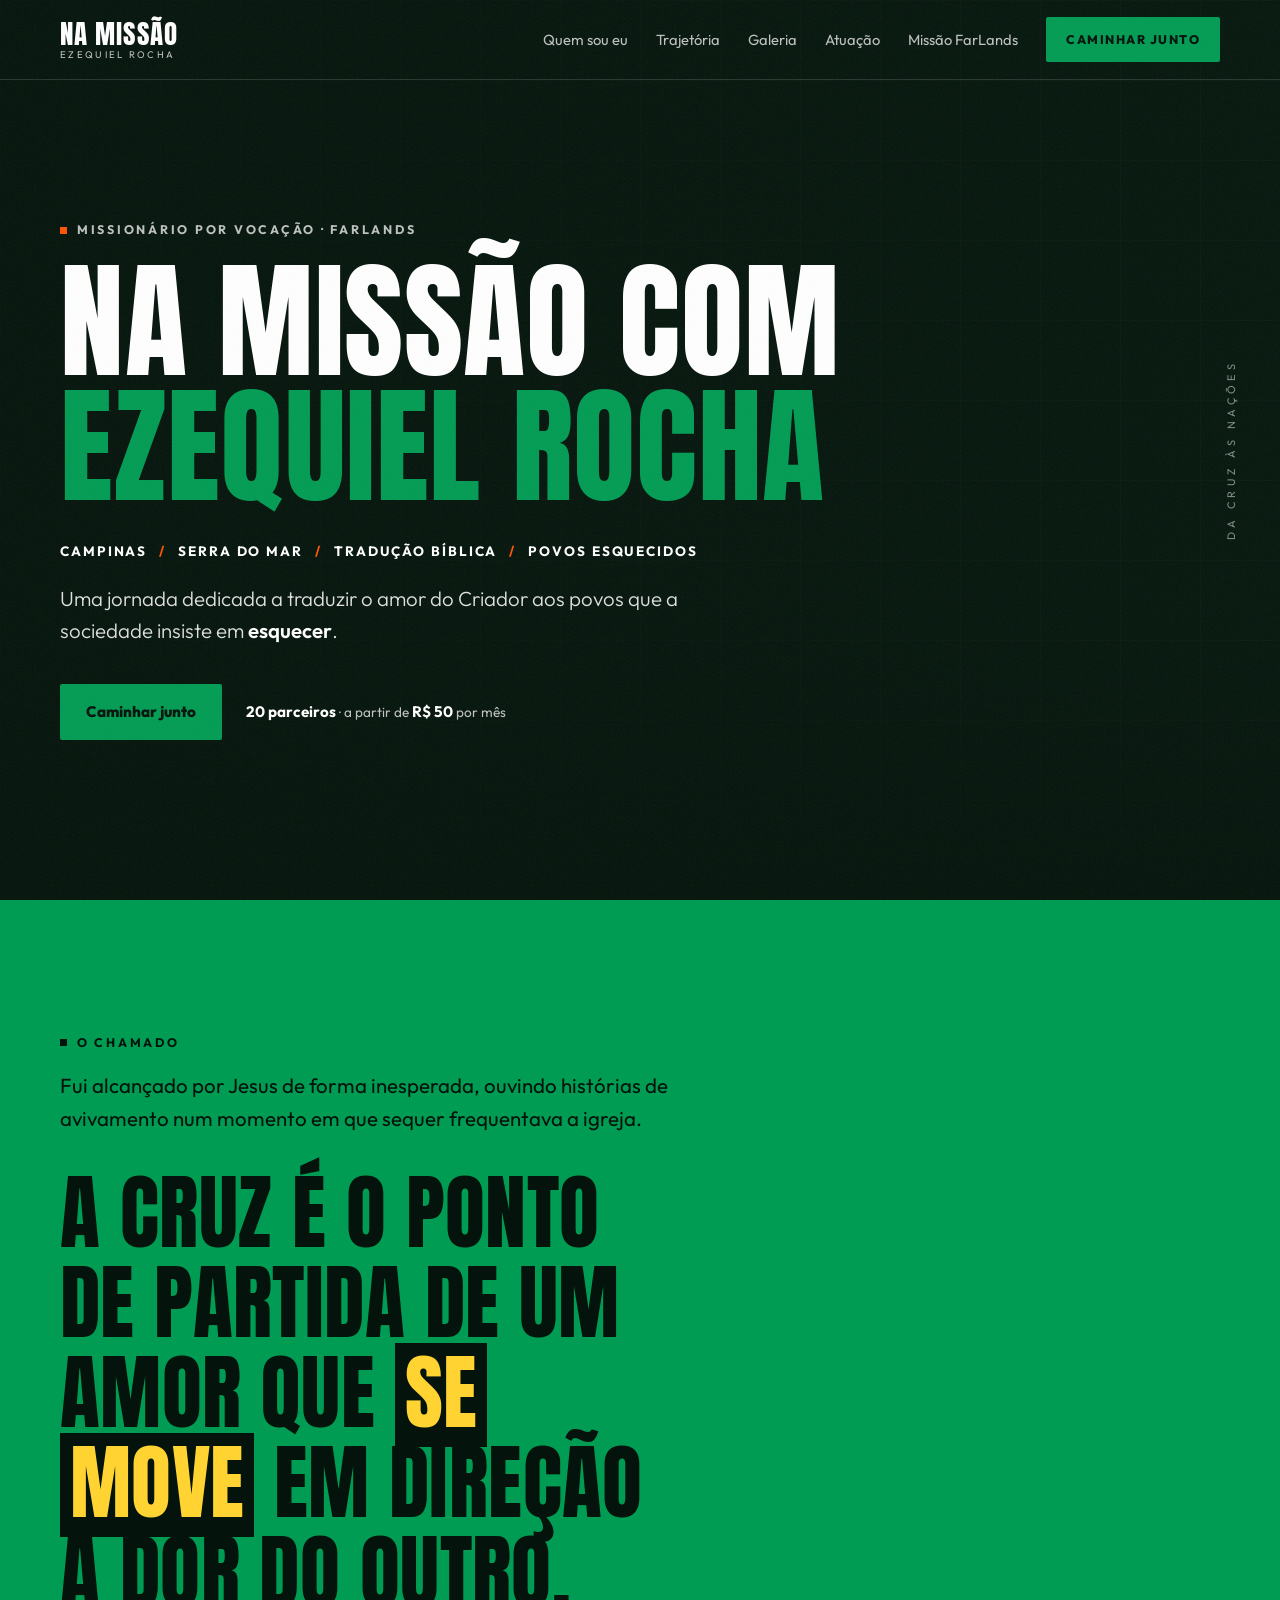
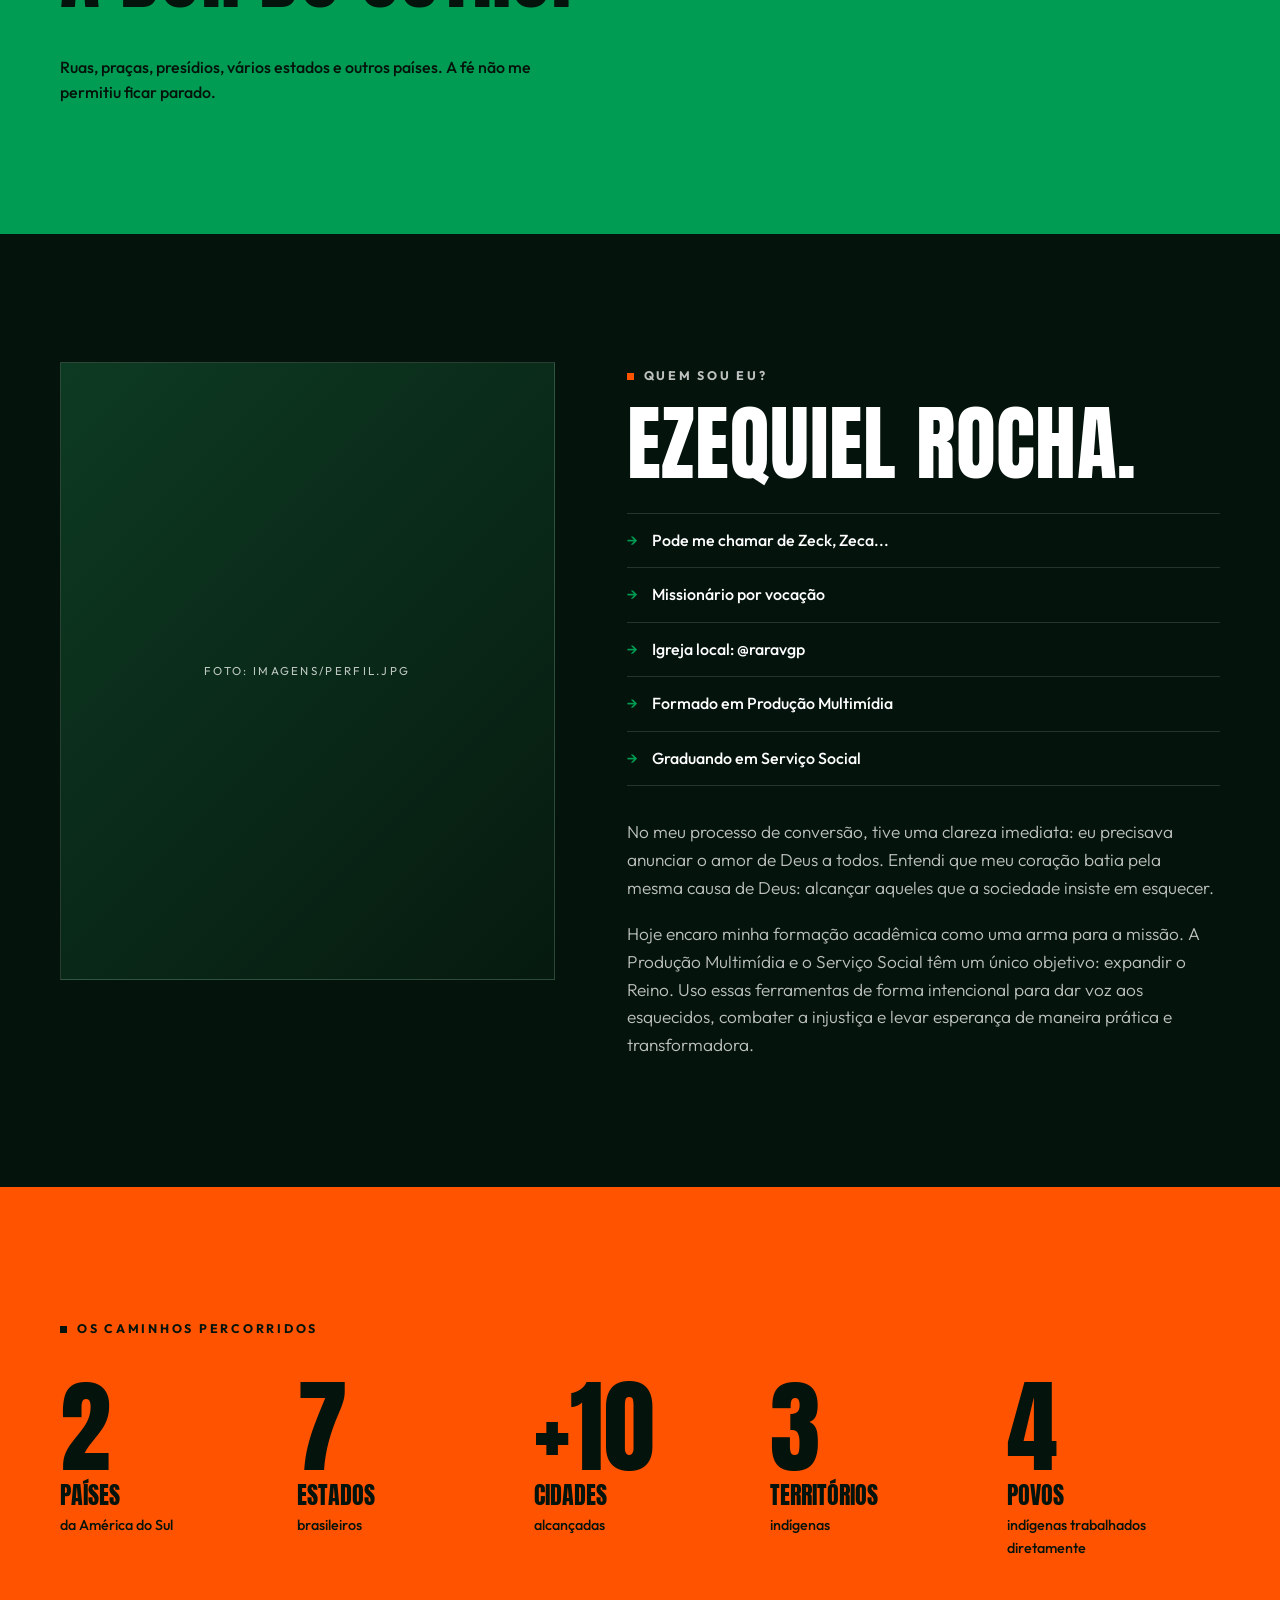
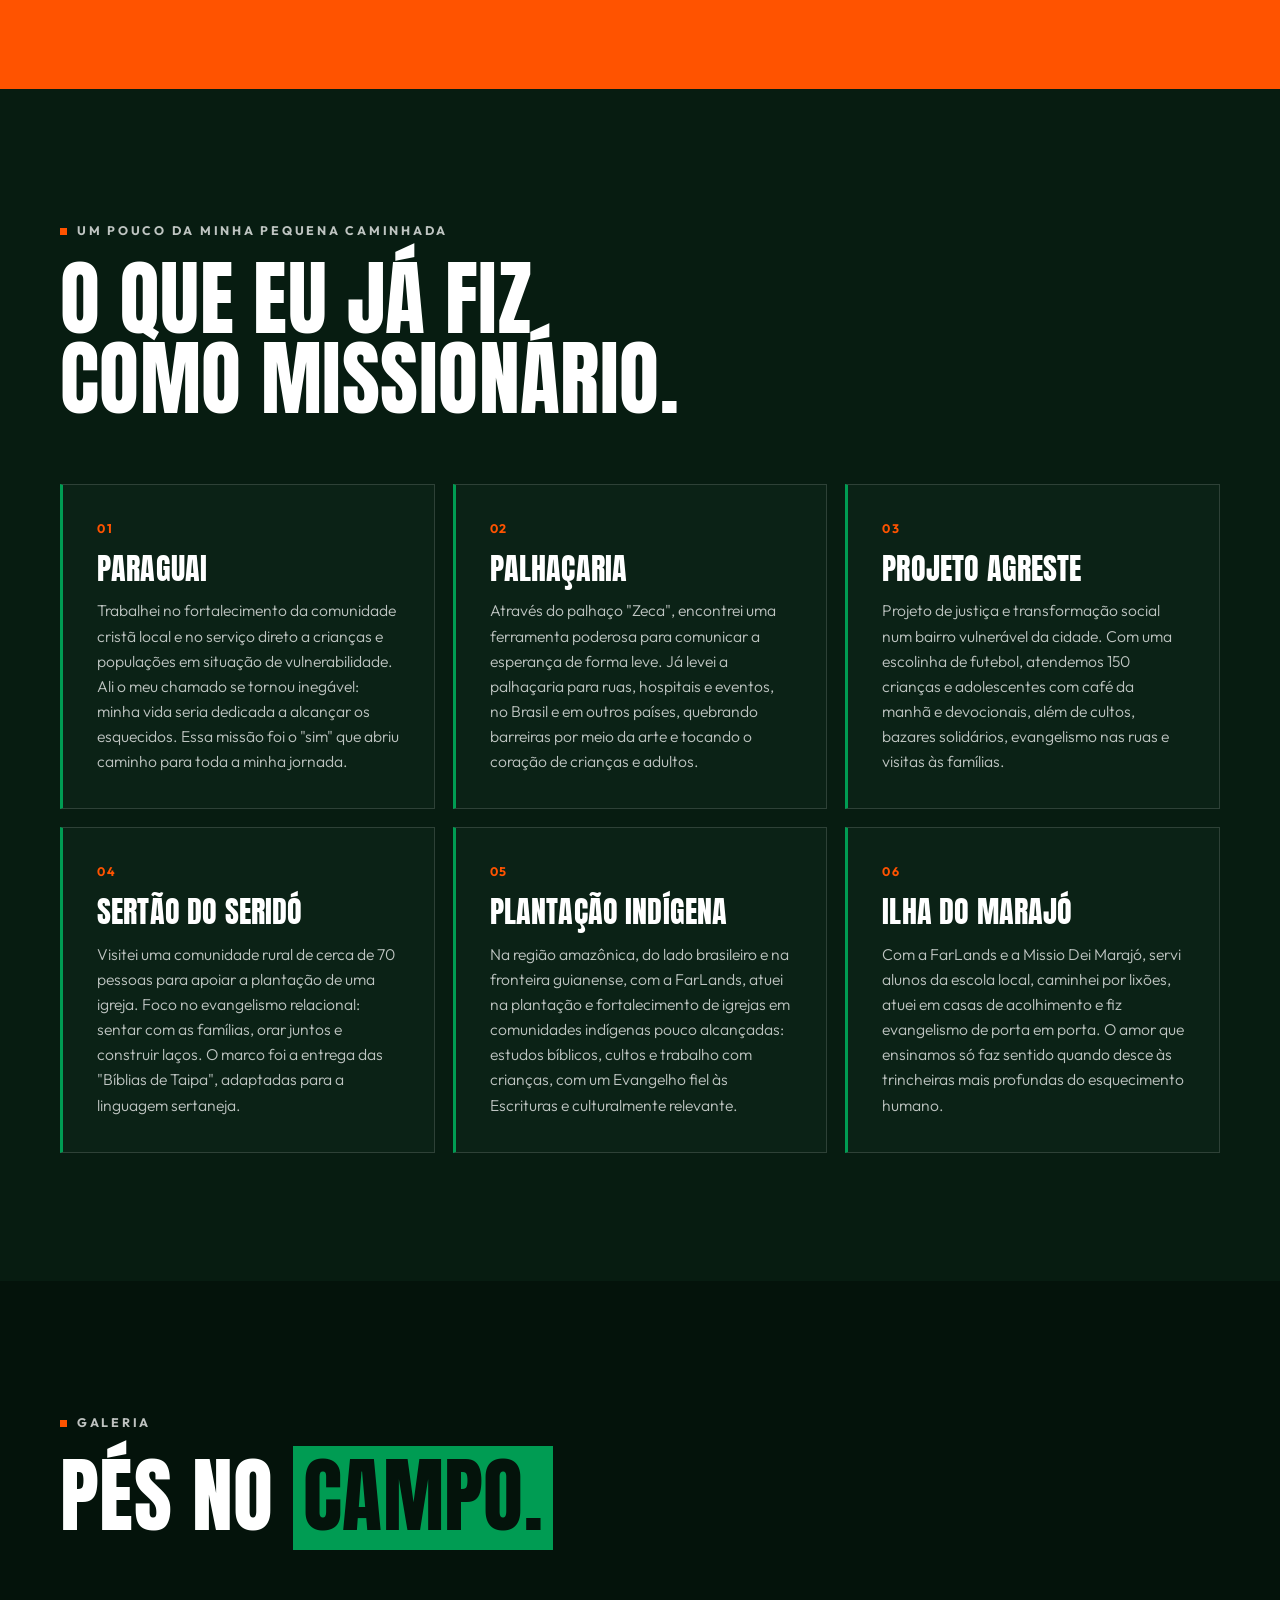
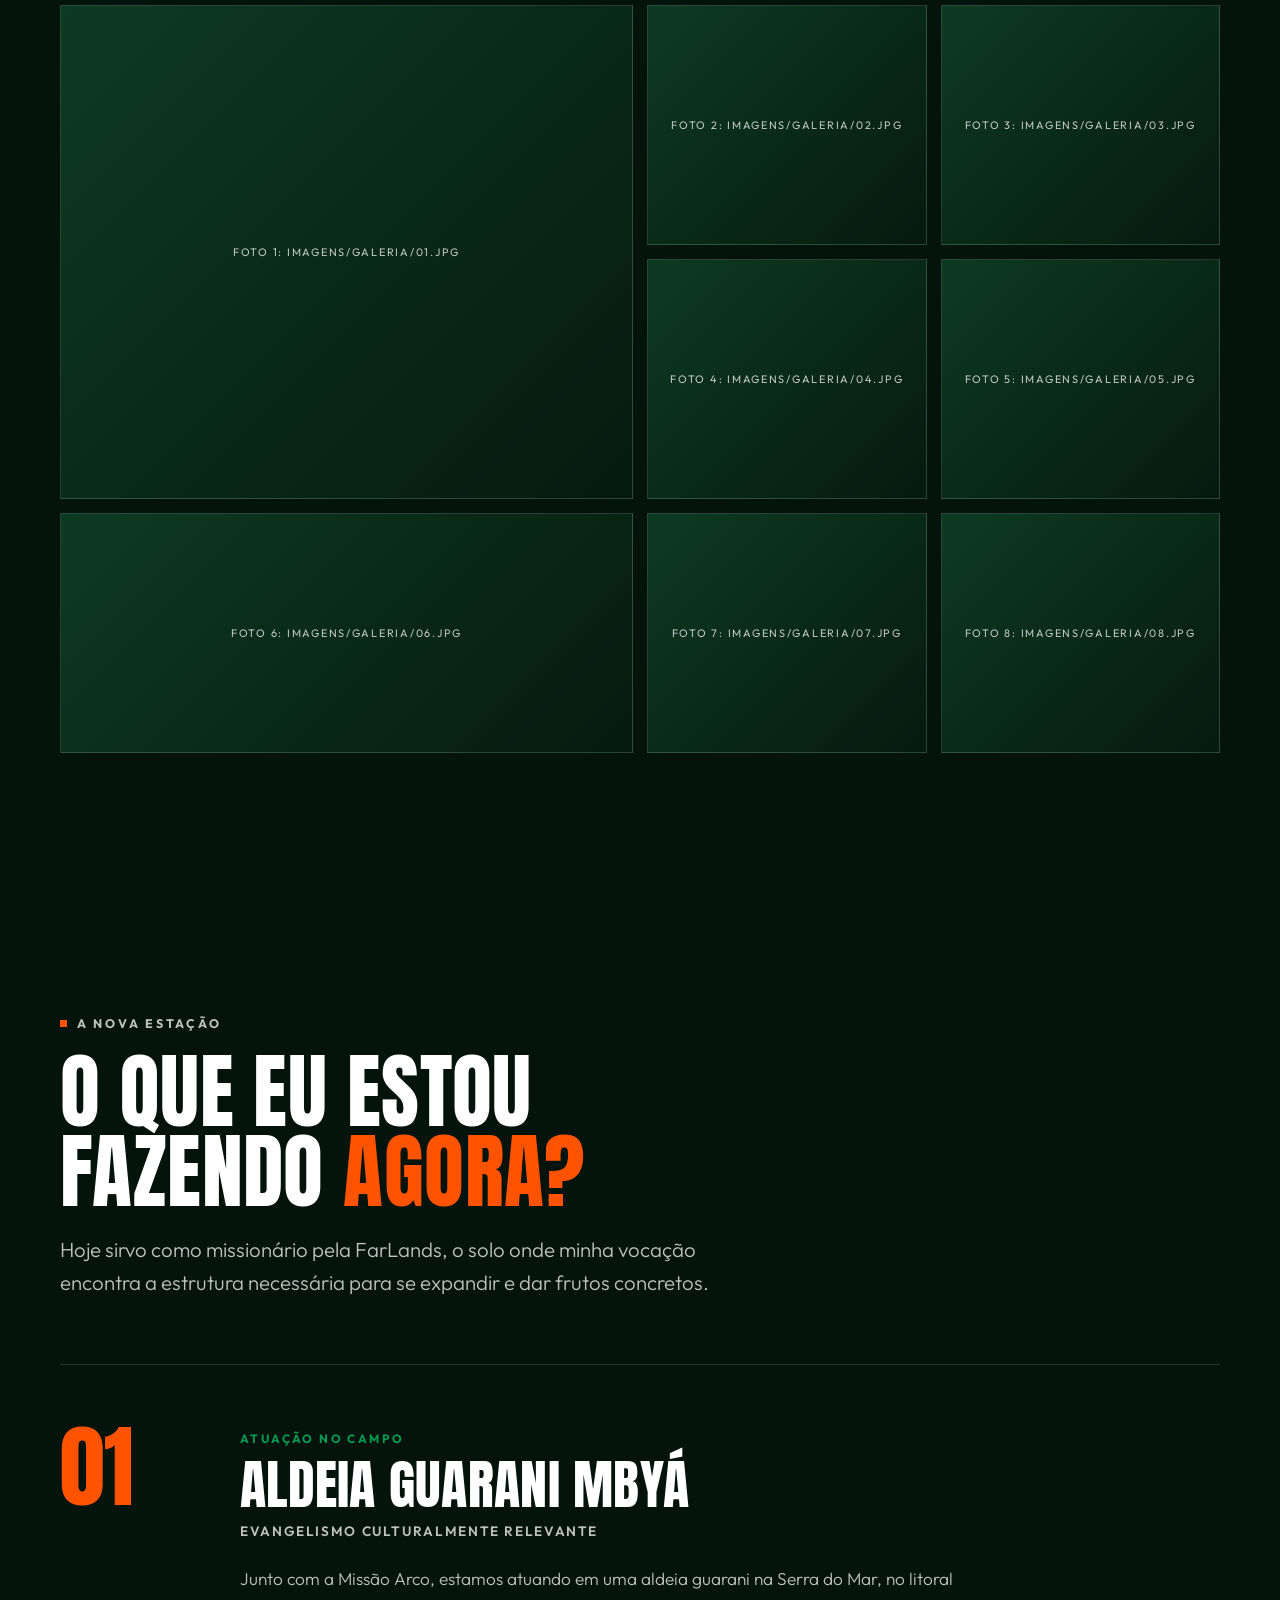
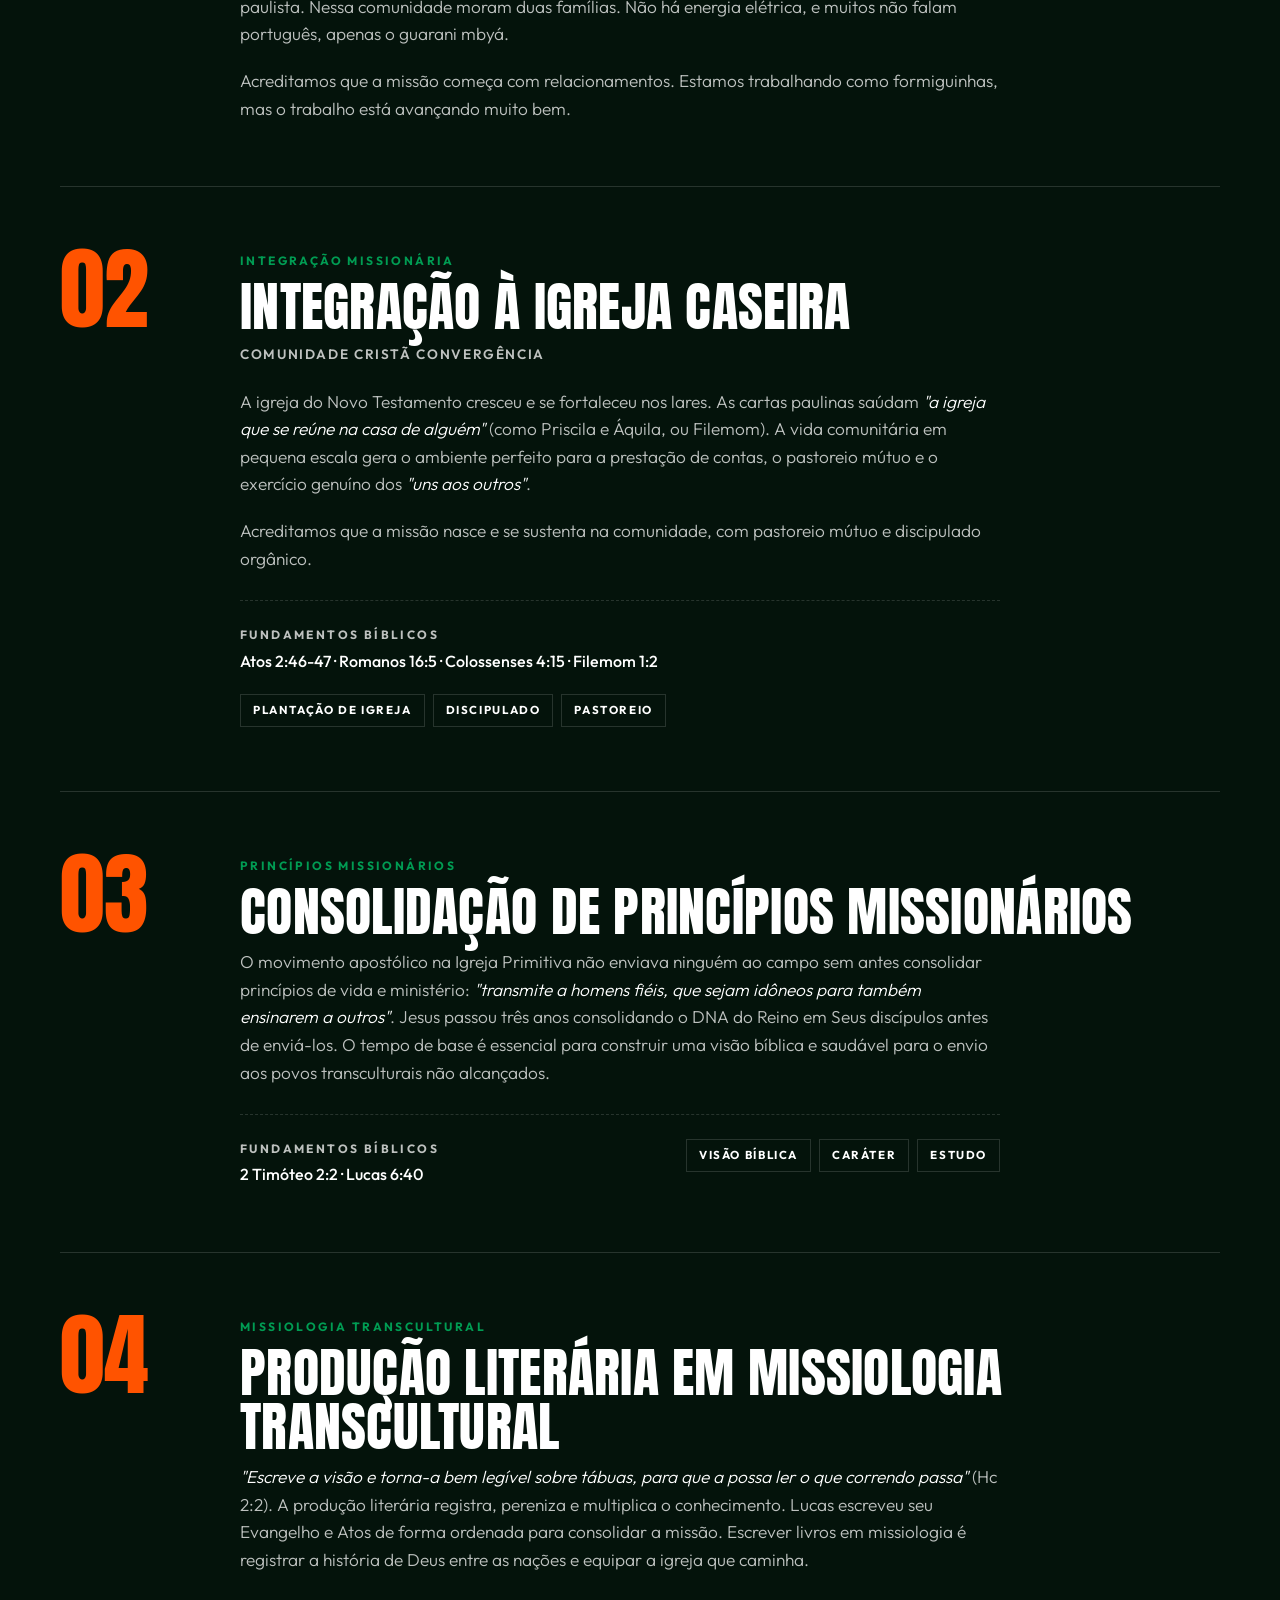
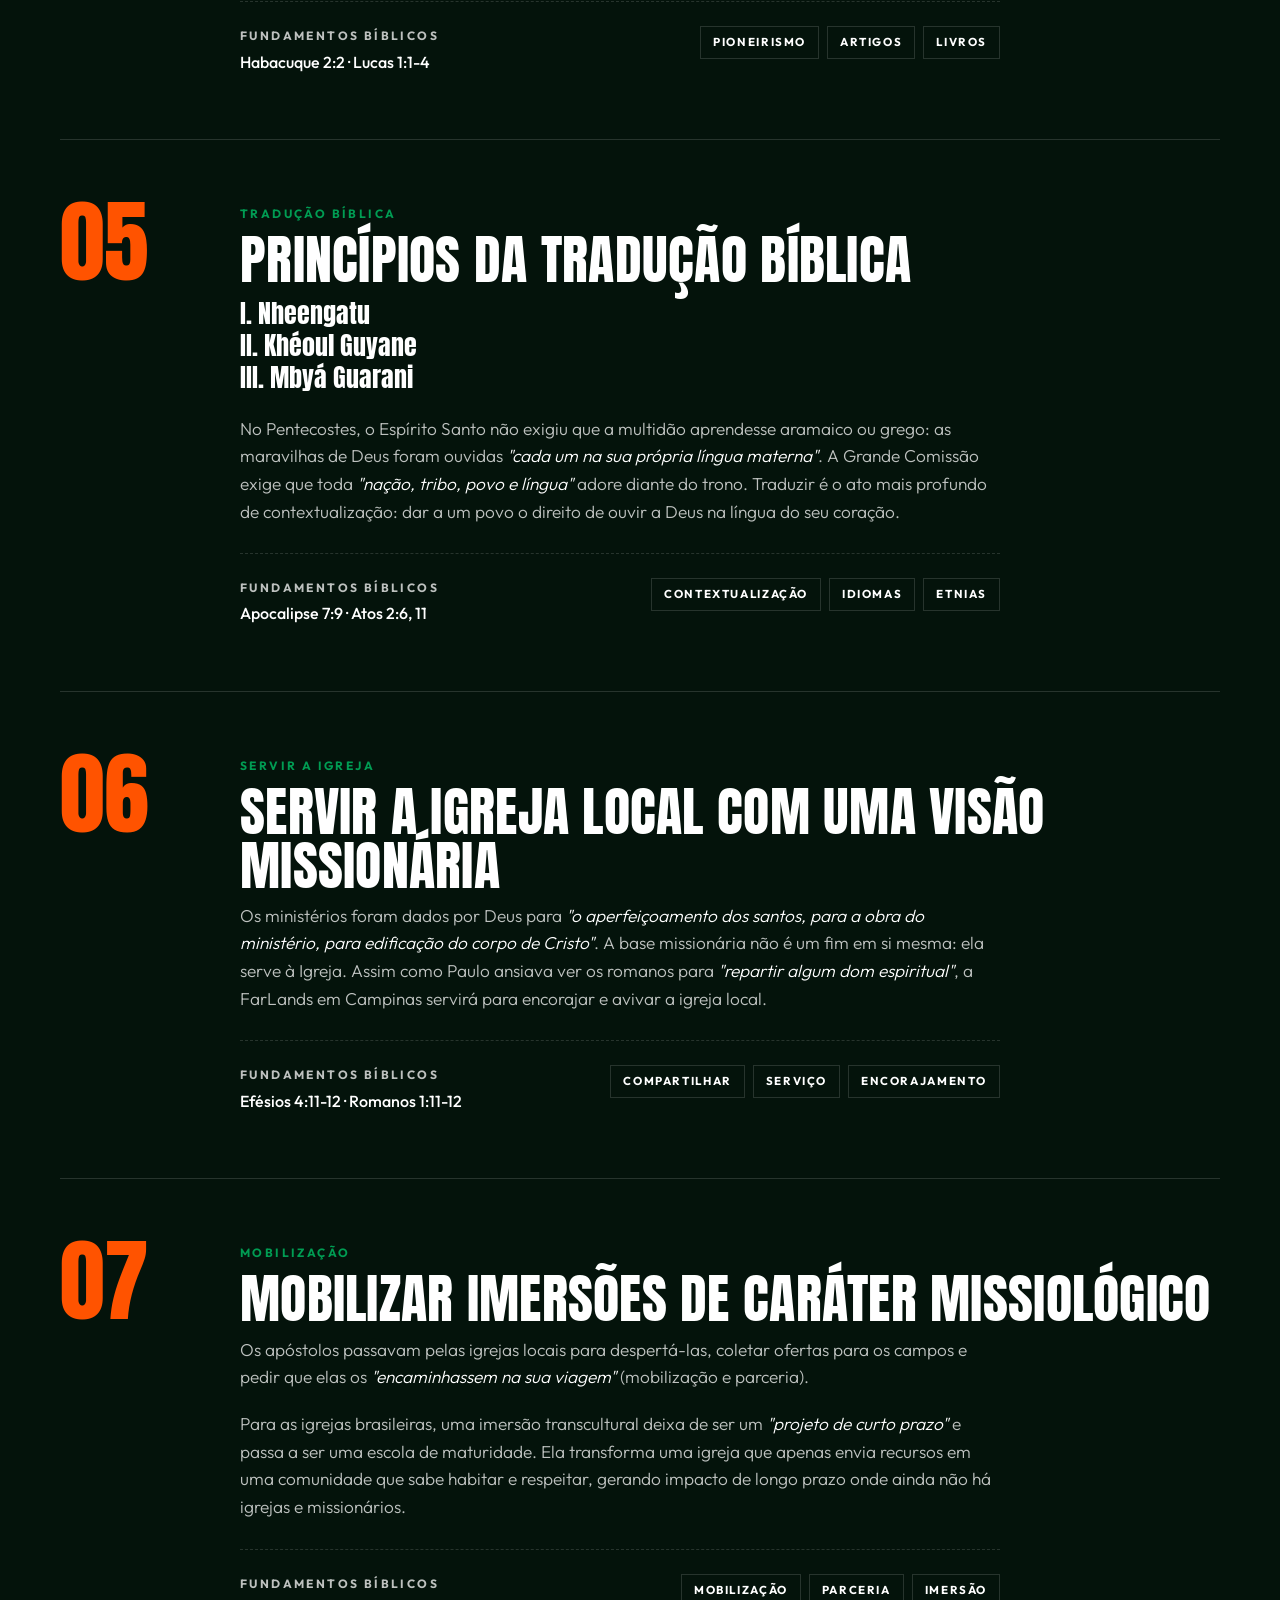
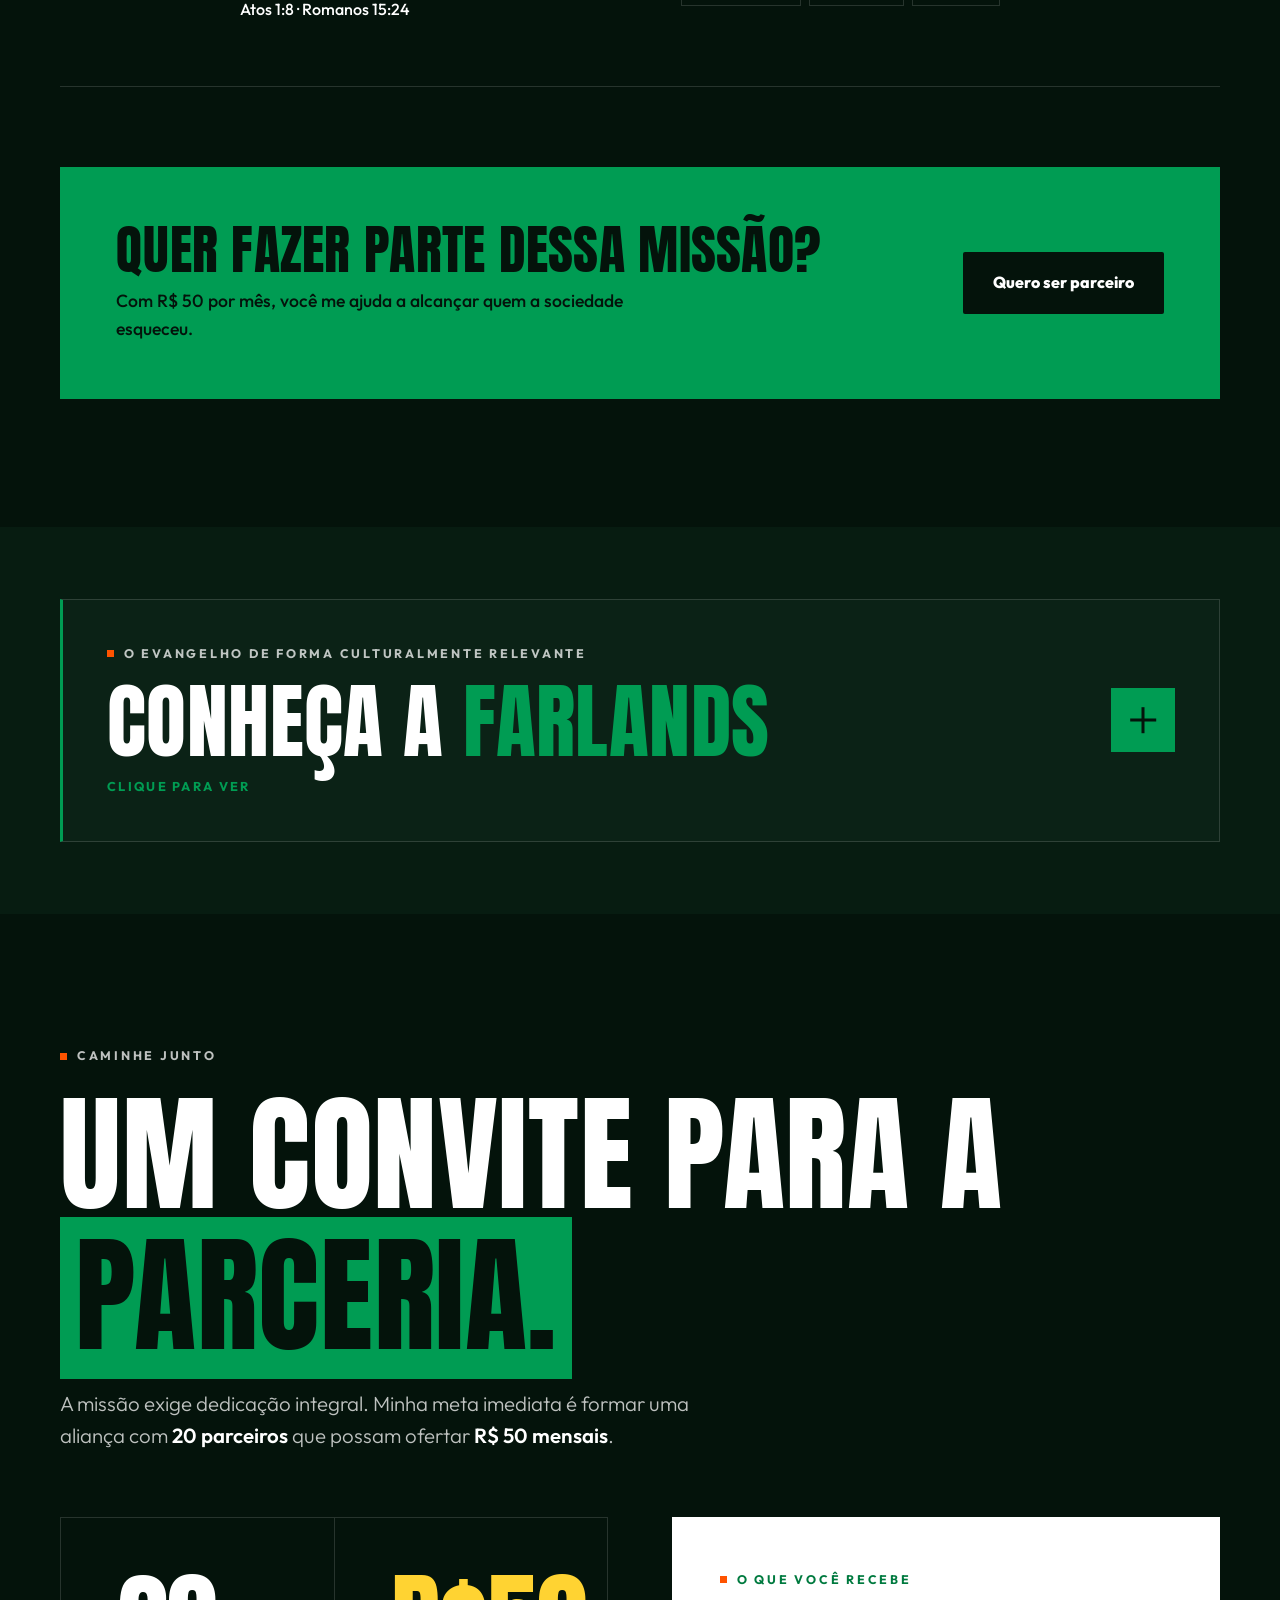
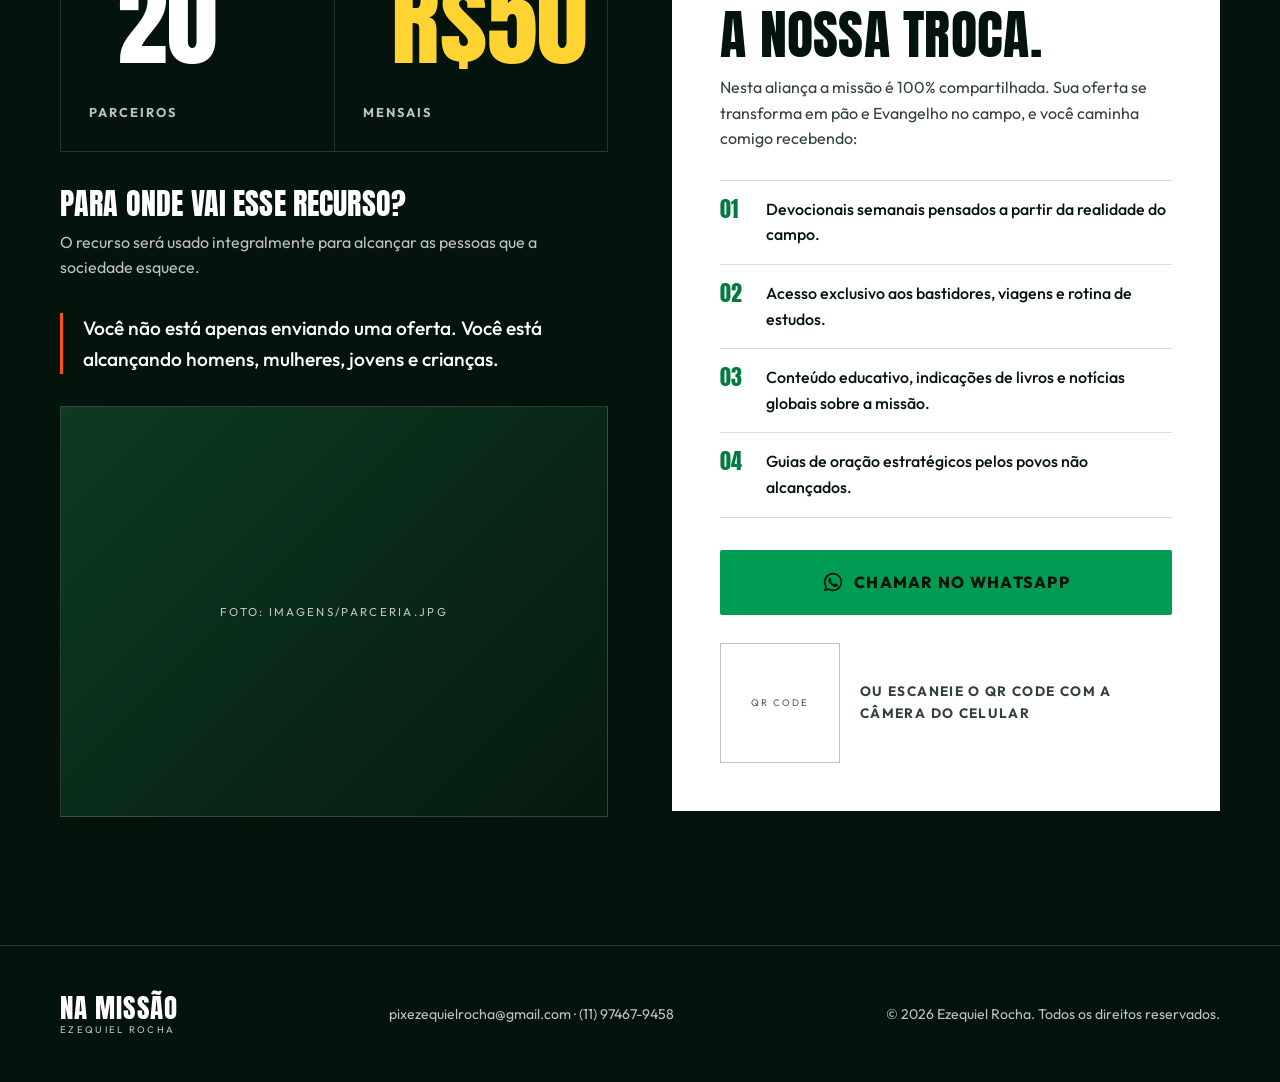
==== commit cb51dbc3: "Make stats band orange and animate the numbers The 'Os caminhos percorridos' band is now orange with" ====
--- a/site/index.html
+++ b/site/index.html
@@ -91,15 +91,15 @@
     </section>
 
     <!-- NÚMEROS -->
-    <section class="section section--blue">
+    <section class="section section--orange">
       <div class="wrap reveal">
         <span class="eyebrow">Os caminhos percorridos</span>
         <div class="stats" style="margin-top: 24px">
-          <div><div class="stat-n">2</div><div class="stat-l">Países</div><div class="stat-d">da América do Sul</div></div>
-          <div><div class="stat-n">7</div><div class="stat-l">Estados</div><div class="stat-d">brasileiros</div></div>
-          <div><div class="stat-n">+10</div><div class="stat-l">Cidades</div><div class="stat-d">alcançadas</div></div>
-          <div><div class="stat-n">3</div><div class="stat-l">Territórios</div><div class="stat-d">indígenas</div></div>
-          <div><div class="stat-n">4</div><div class="stat-l">Povos</div><div class="stat-d">indígenas trabalhados diretamente</div></div>
+          <div><div class="stat-n" data-count="2" data-prefix="">2</div><div class="stat-l">Países</div><div class="stat-d">da América do Sul</div></div>
+          <div><div class="stat-n" data-count="7" data-prefix="">7</div><div class="stat-l">Estados</div><div class="stat-d">brasileiros</div></div>
+          <div><div class="stat-n" data-count="10" data-prefix="+">+10</div><div class="stat-l">Cidades</div><div class="stat-d">alcançadas</div></div>
+          <div><div class="stat-n" data-count="3" data-prefix="">3</div><div class="stat-l">Territórios</div><div class="stat-d">indígenas</div></div>
+          <div><div class="stat-n" data-count="4" data-prefix="">4</div><div class="stat-l">Povos</div><div class="stat-d">indígenas trabalhados diretamente</div></div>
         </div>
       </div>
     </section>
--- a/site/style.css
+++ b/site/style.css
@@ -224,6 +224,13 @@
 /* faixa azul: texto branco, números em amarelo */
 .section--blue .eyebrow { color: var(--white); }
 .section--blue .eyebrow::before { background: var(--yellow); }
+
+/* faixa laranja: todo o texto em verde quase preto (laranja + branco não tem contraste) */
+.section--orange { background: var(--orange); color: var(--ink); }
+.section--orange .eyebrow { color: var(--ink); }
+.section--orange .eyebrow::before { background: var(--ink); }
+.section--orange .stat-n, .section--orange .stat-l, .section--orange .stat-d { color: var(--ink); }
+.section--orange .stat-d { font-weight: 500; }
 
 /* ---------- 3. Quem sou eu ---------- */
 .about { display: grid; gap: 48px; grid-template-columns: 1fr; align-items: start; }
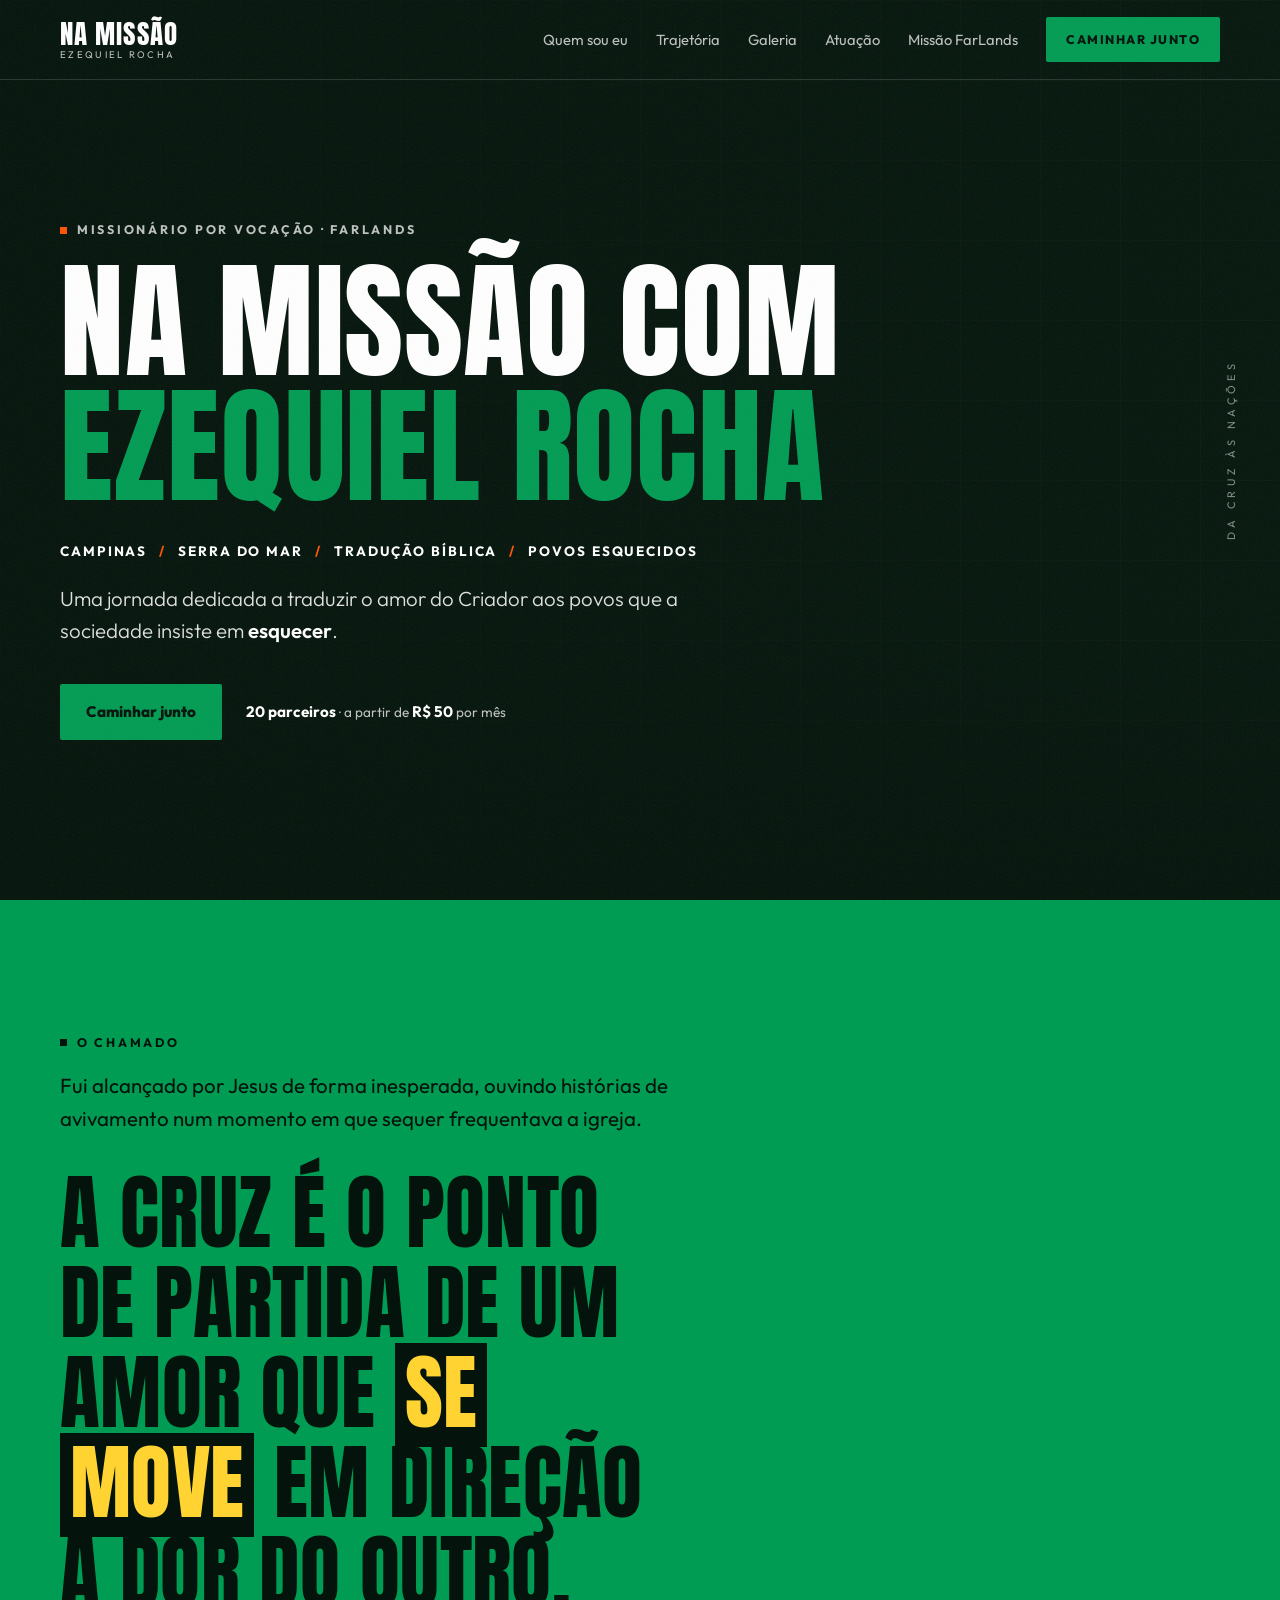
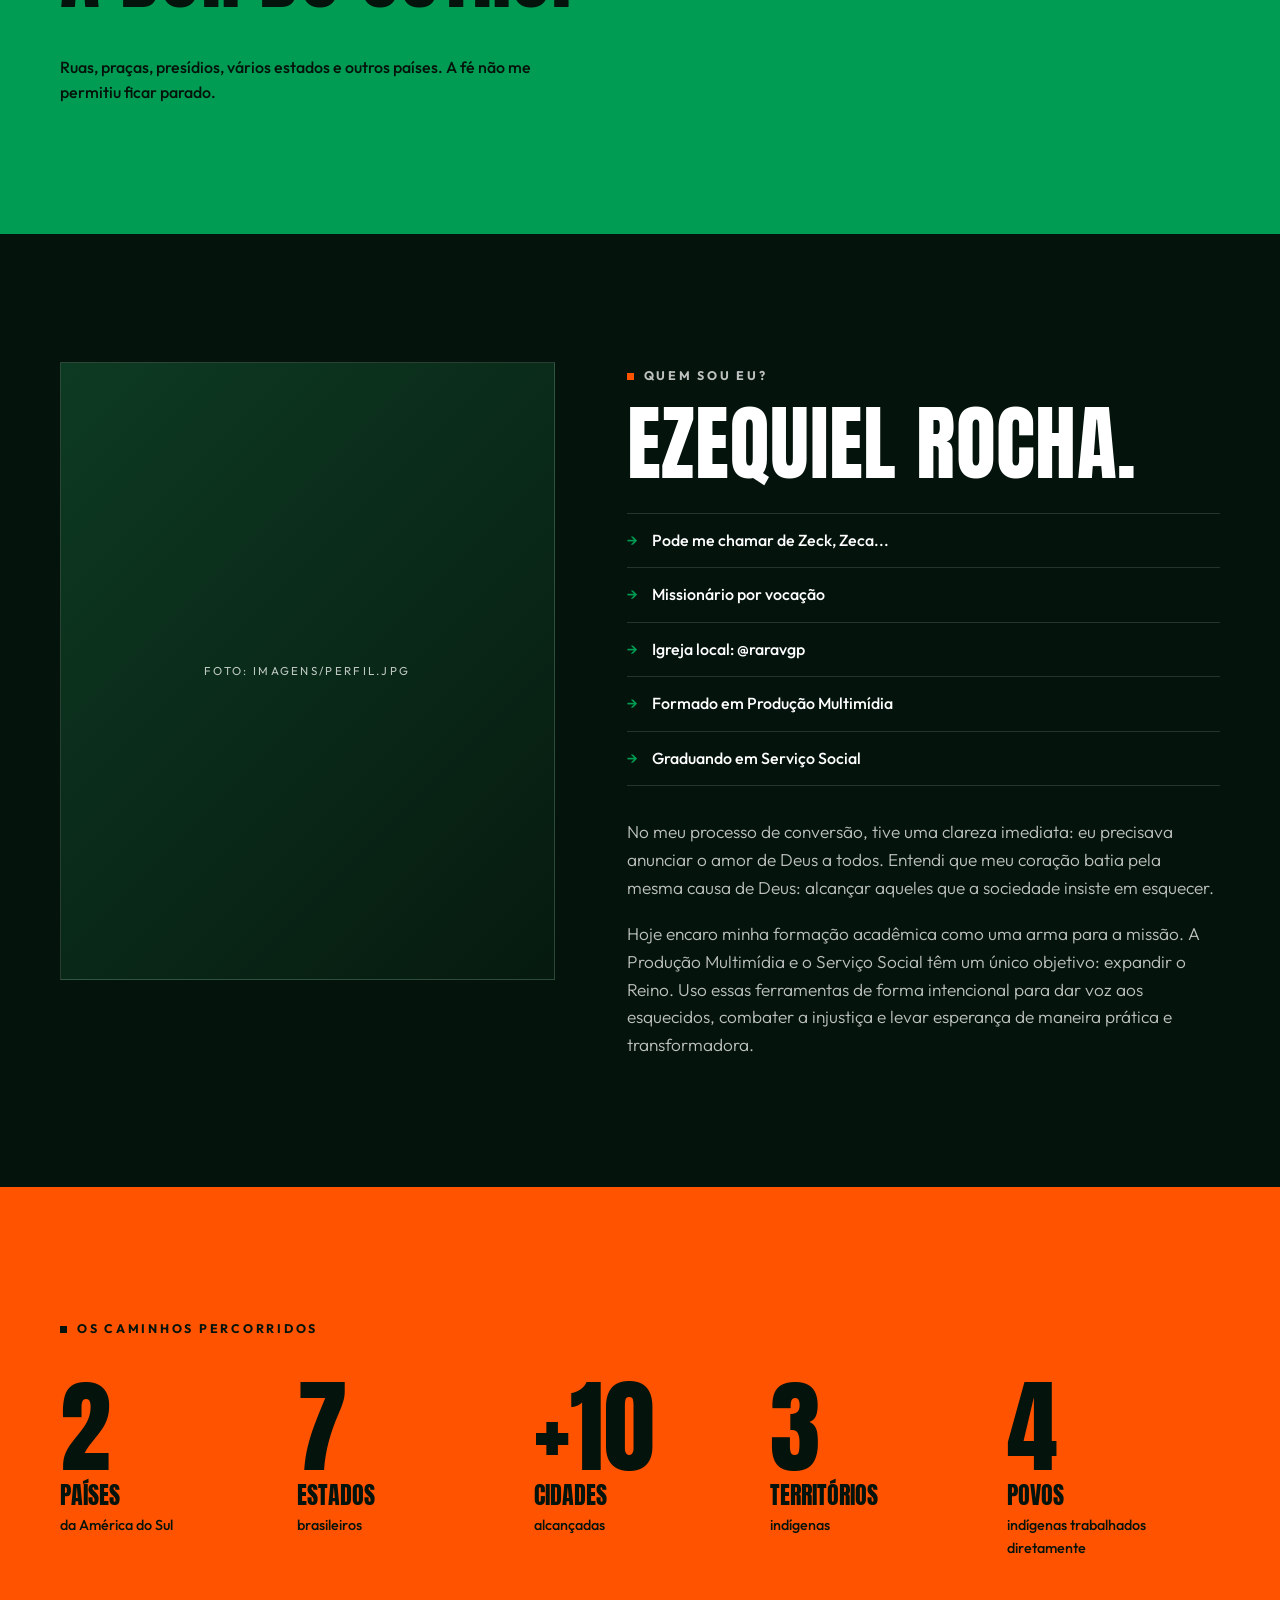
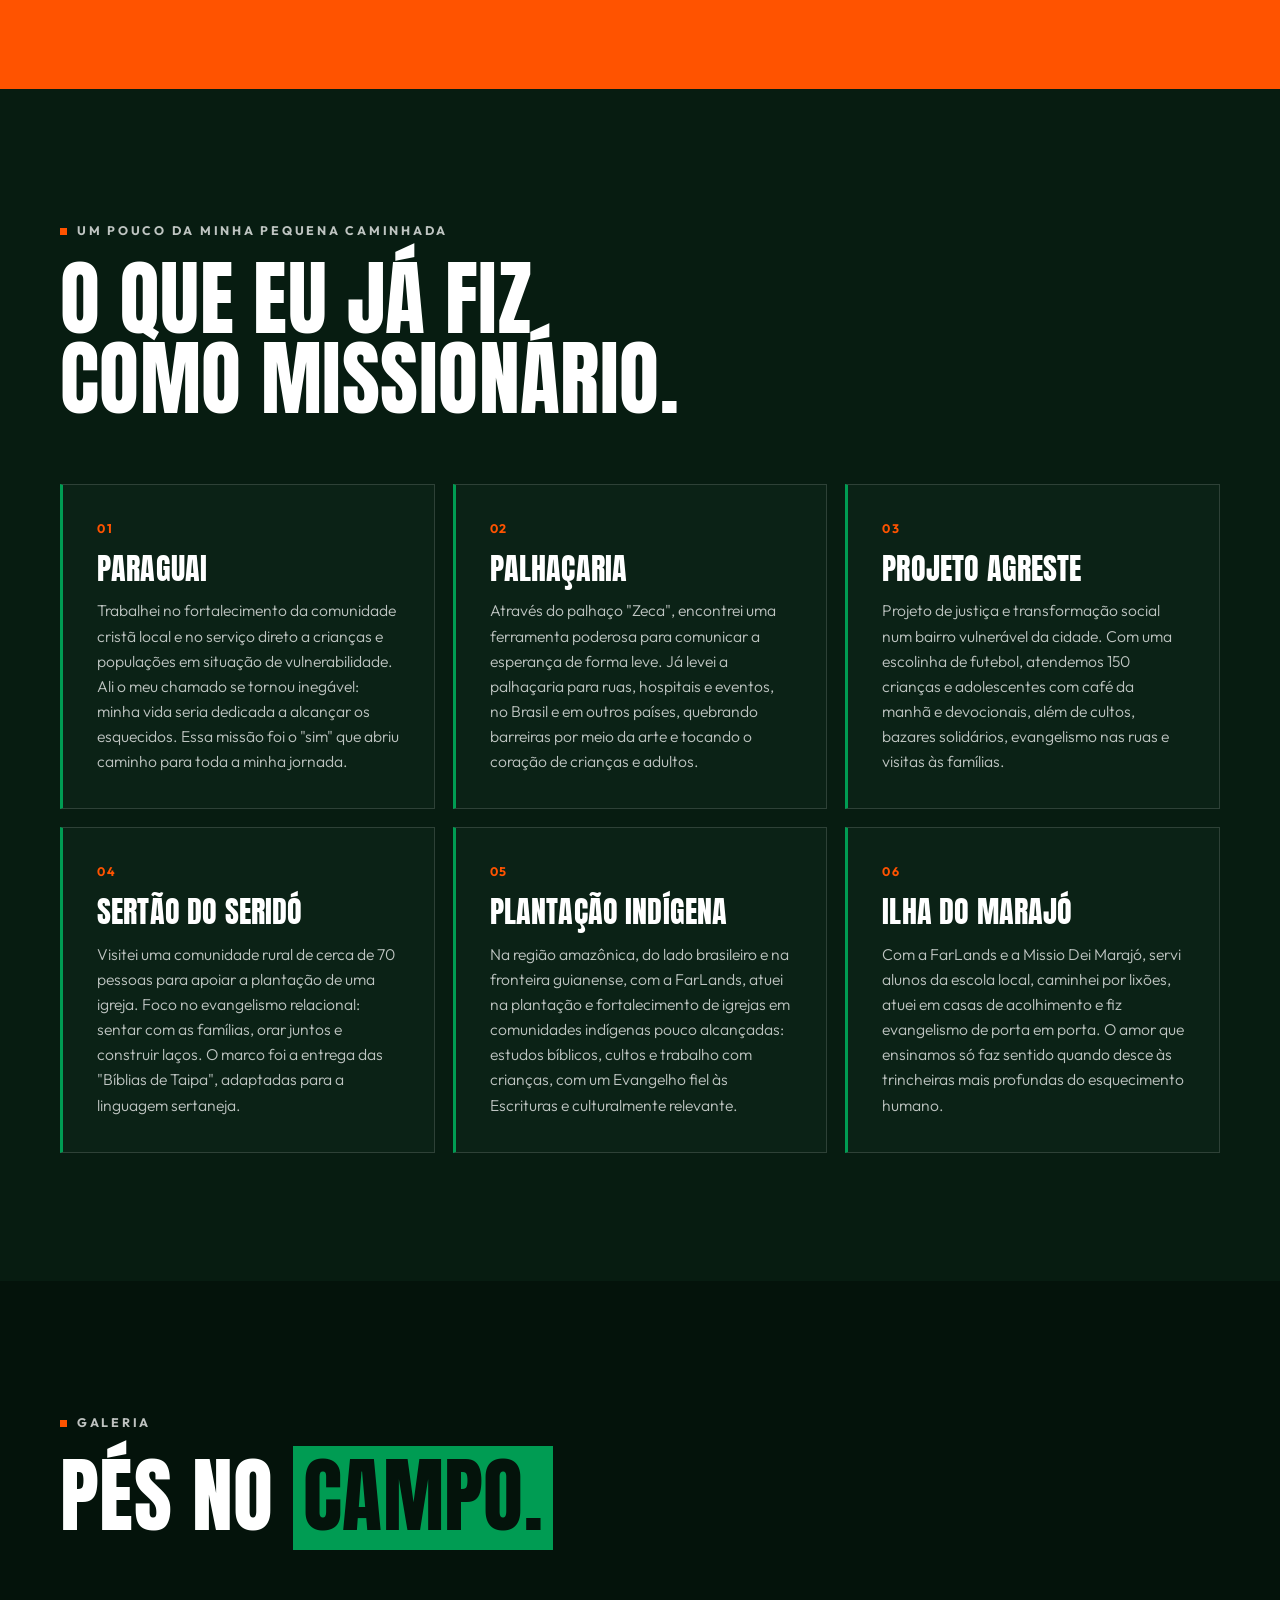
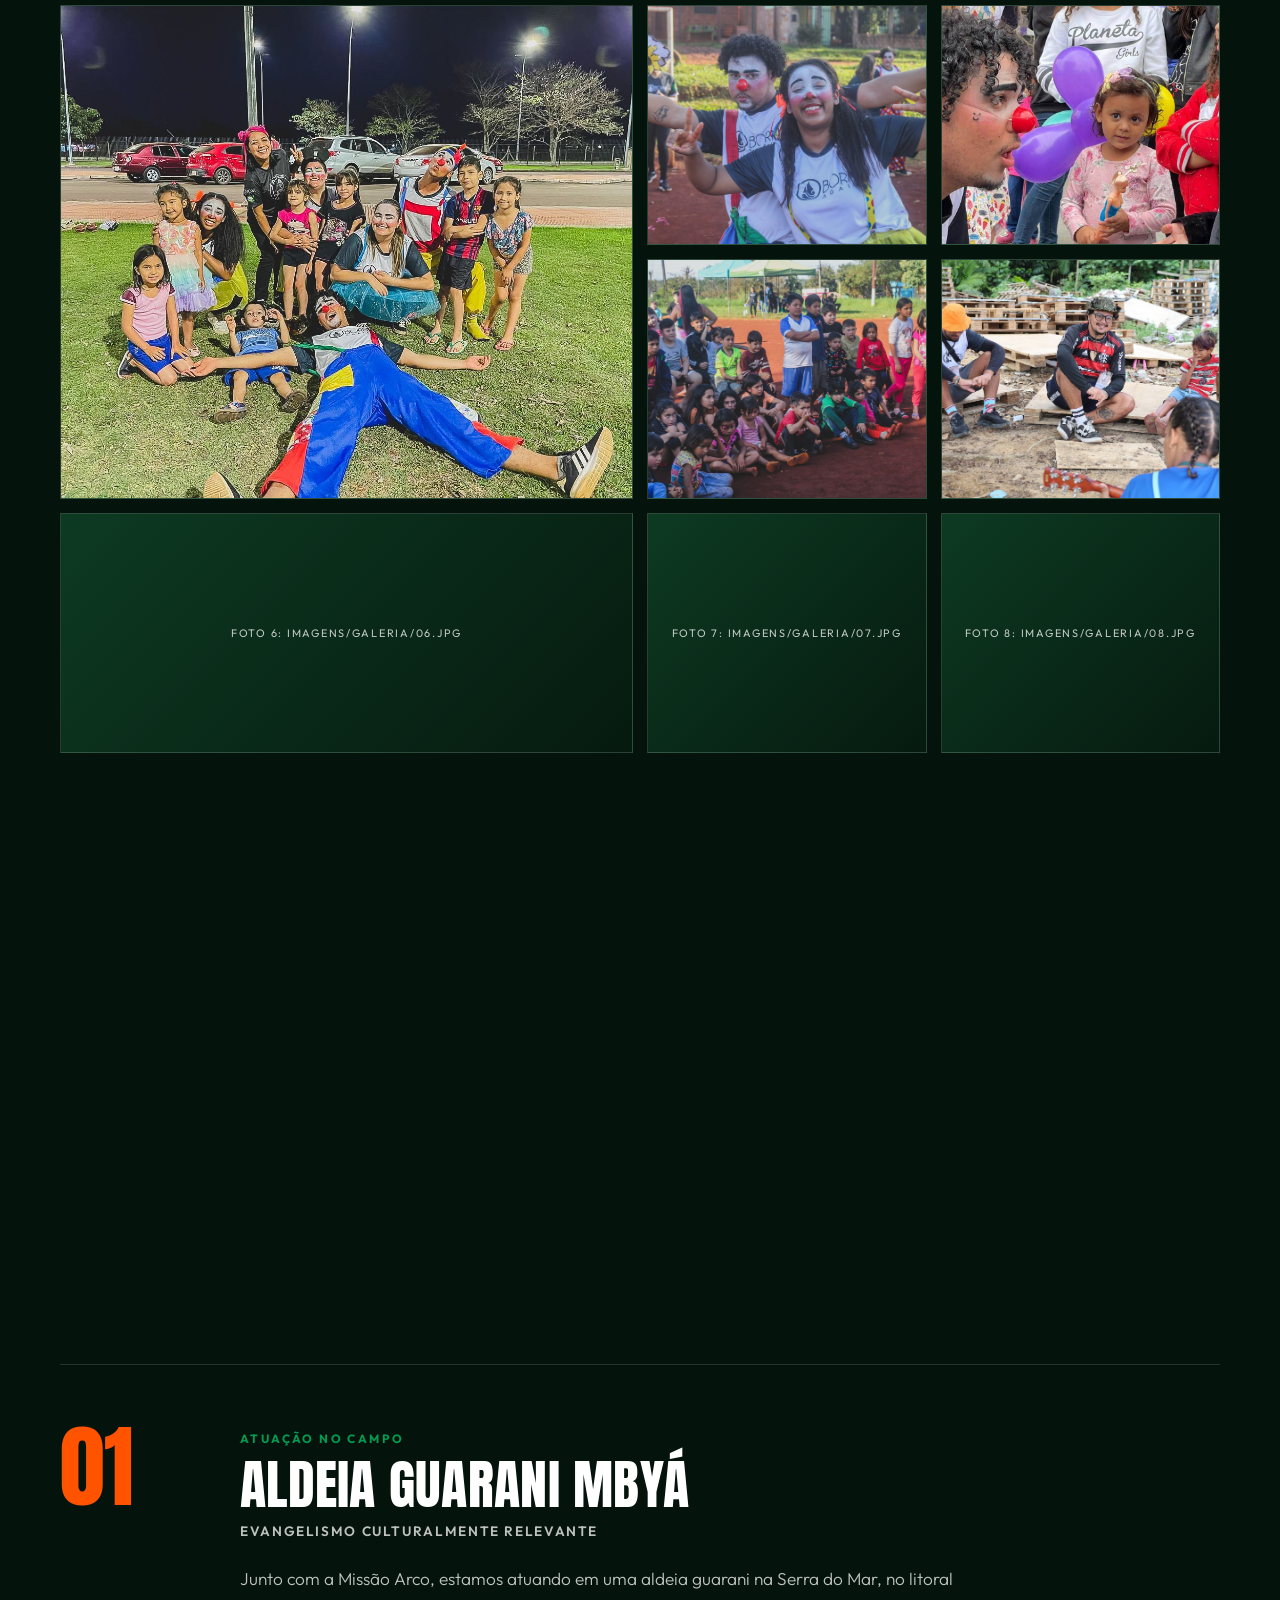
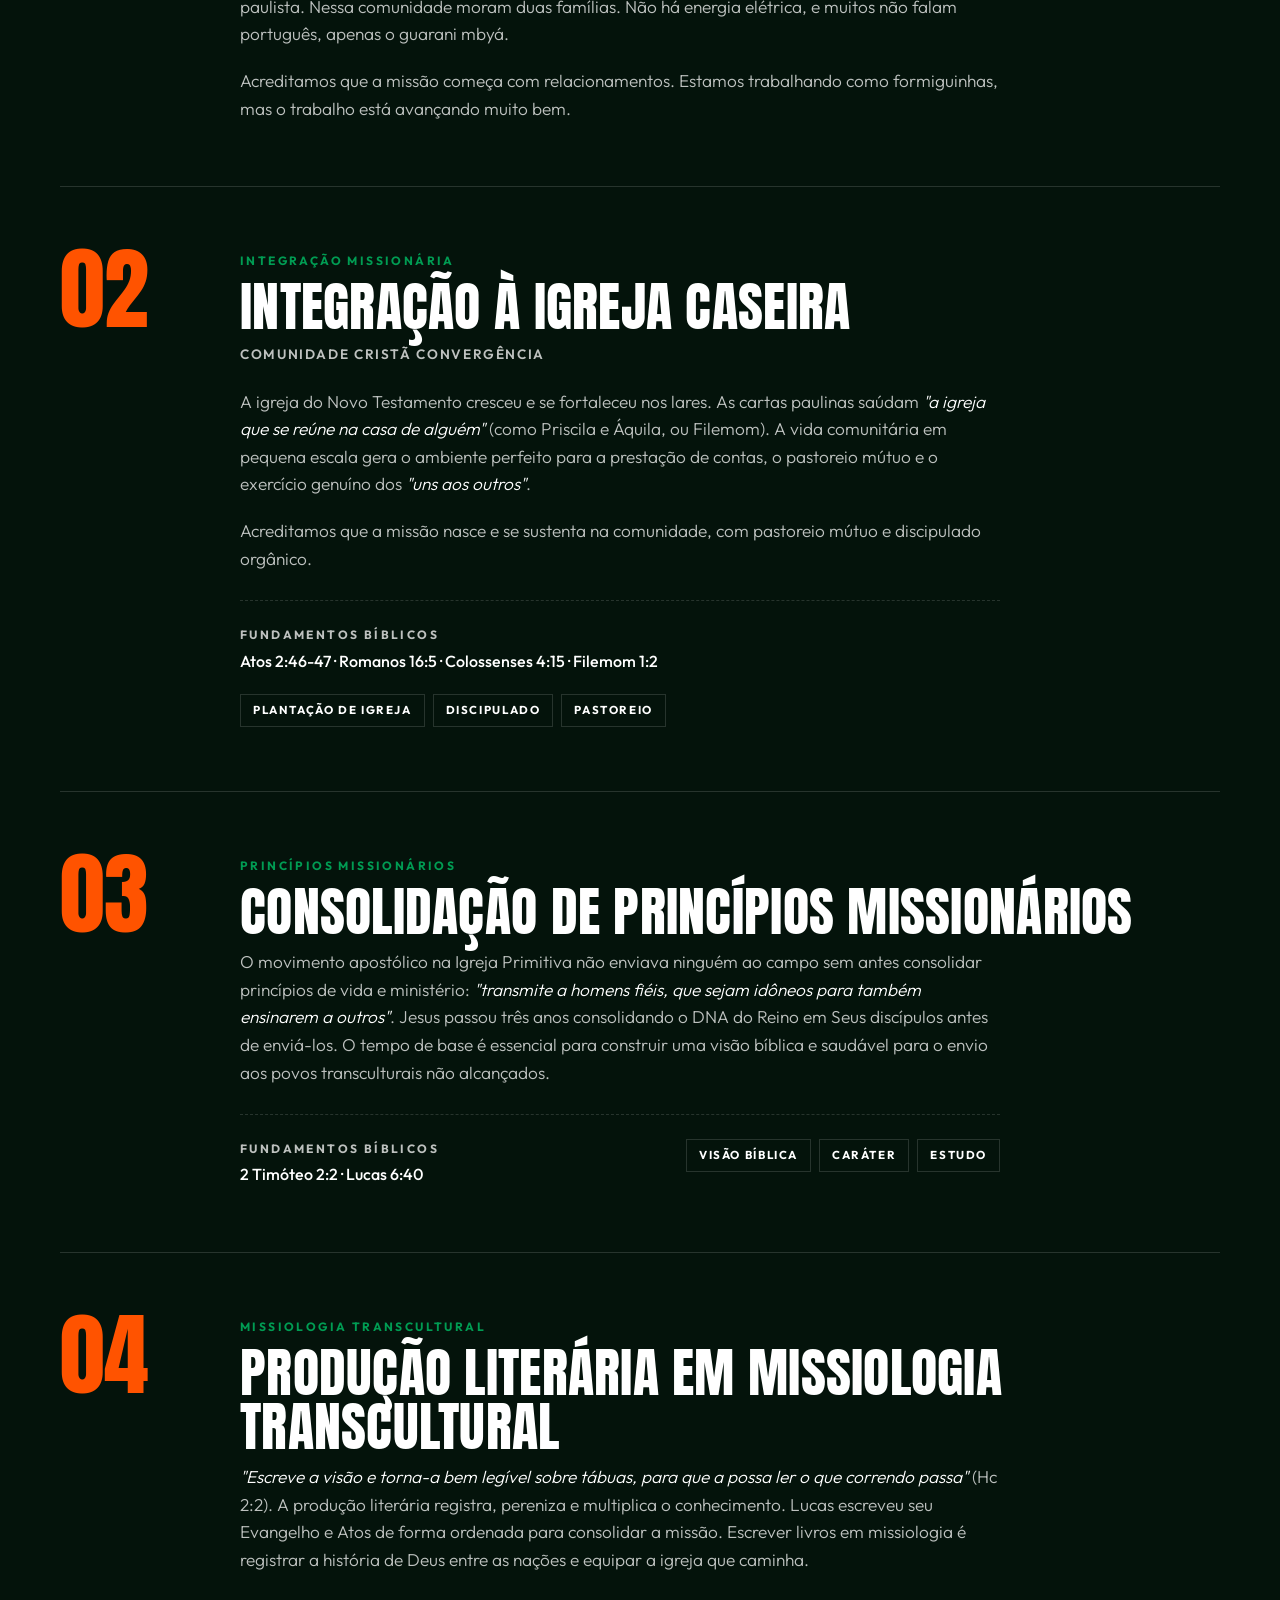
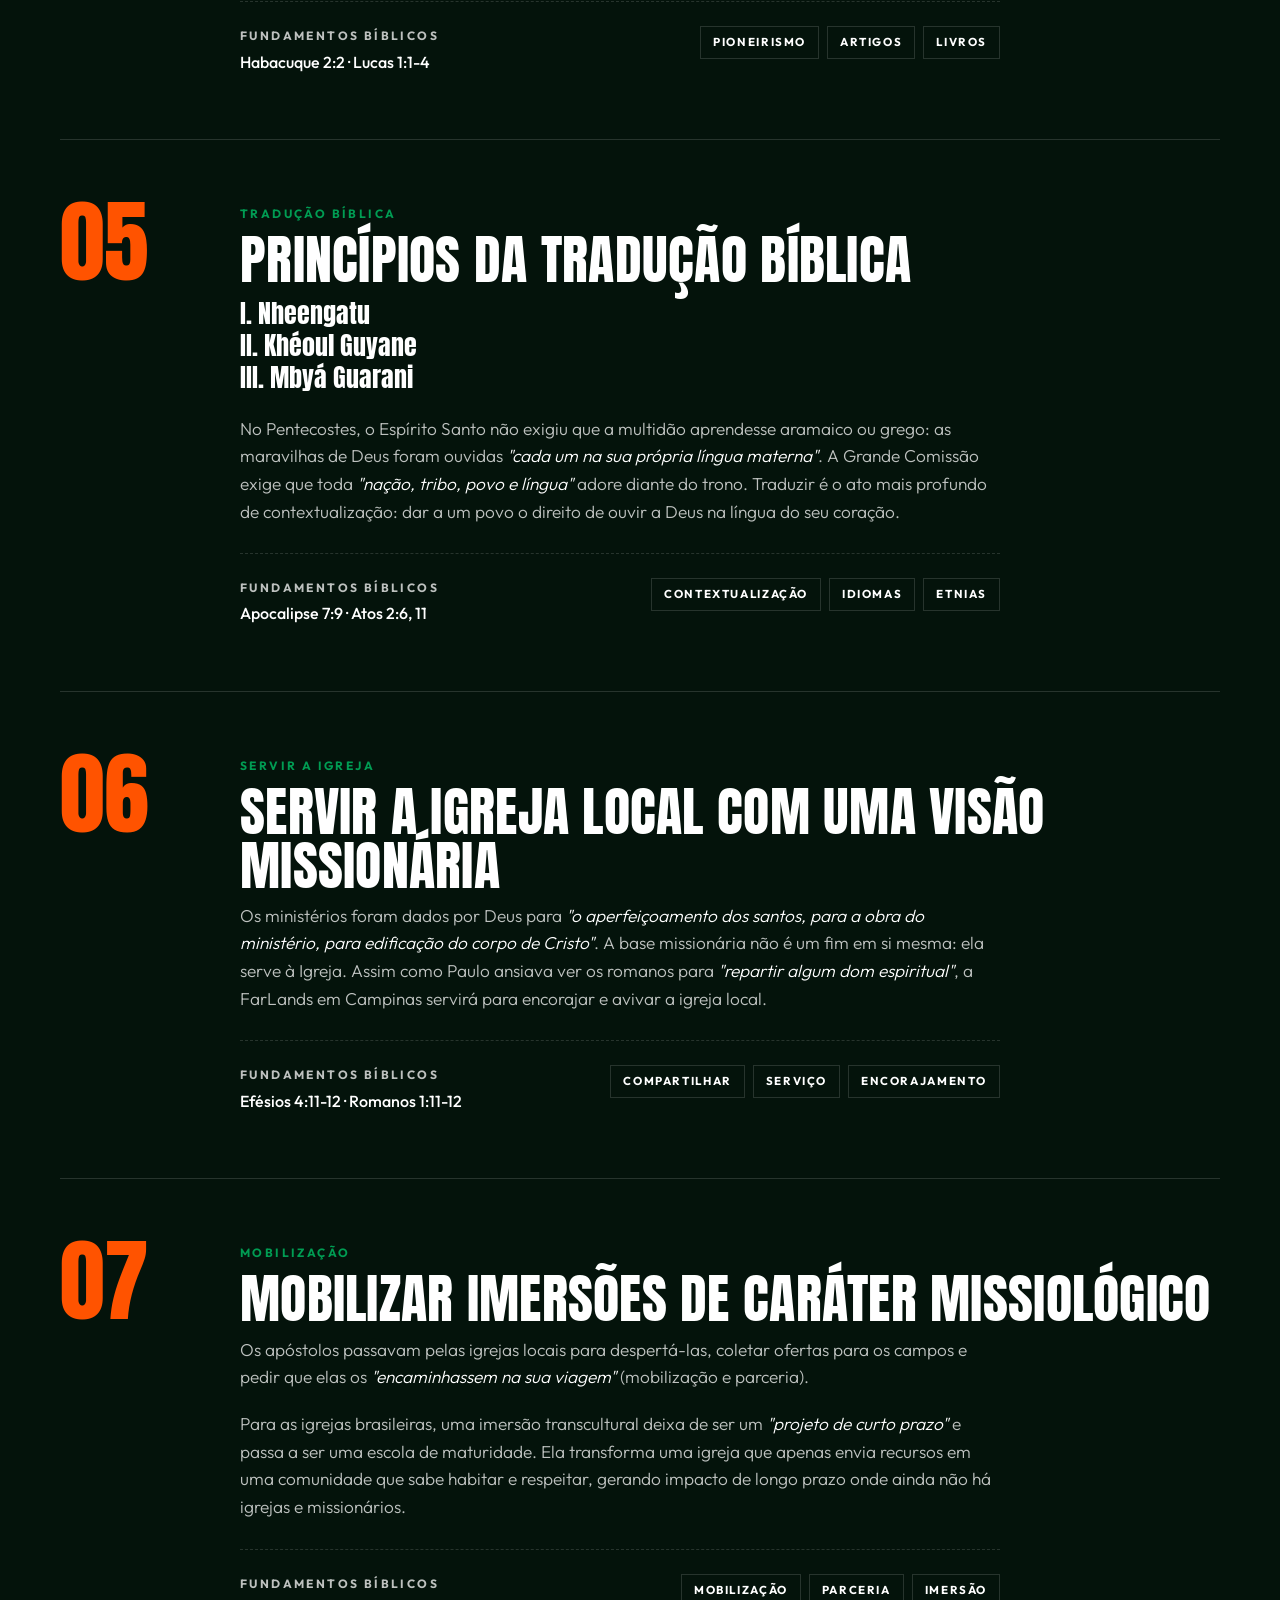
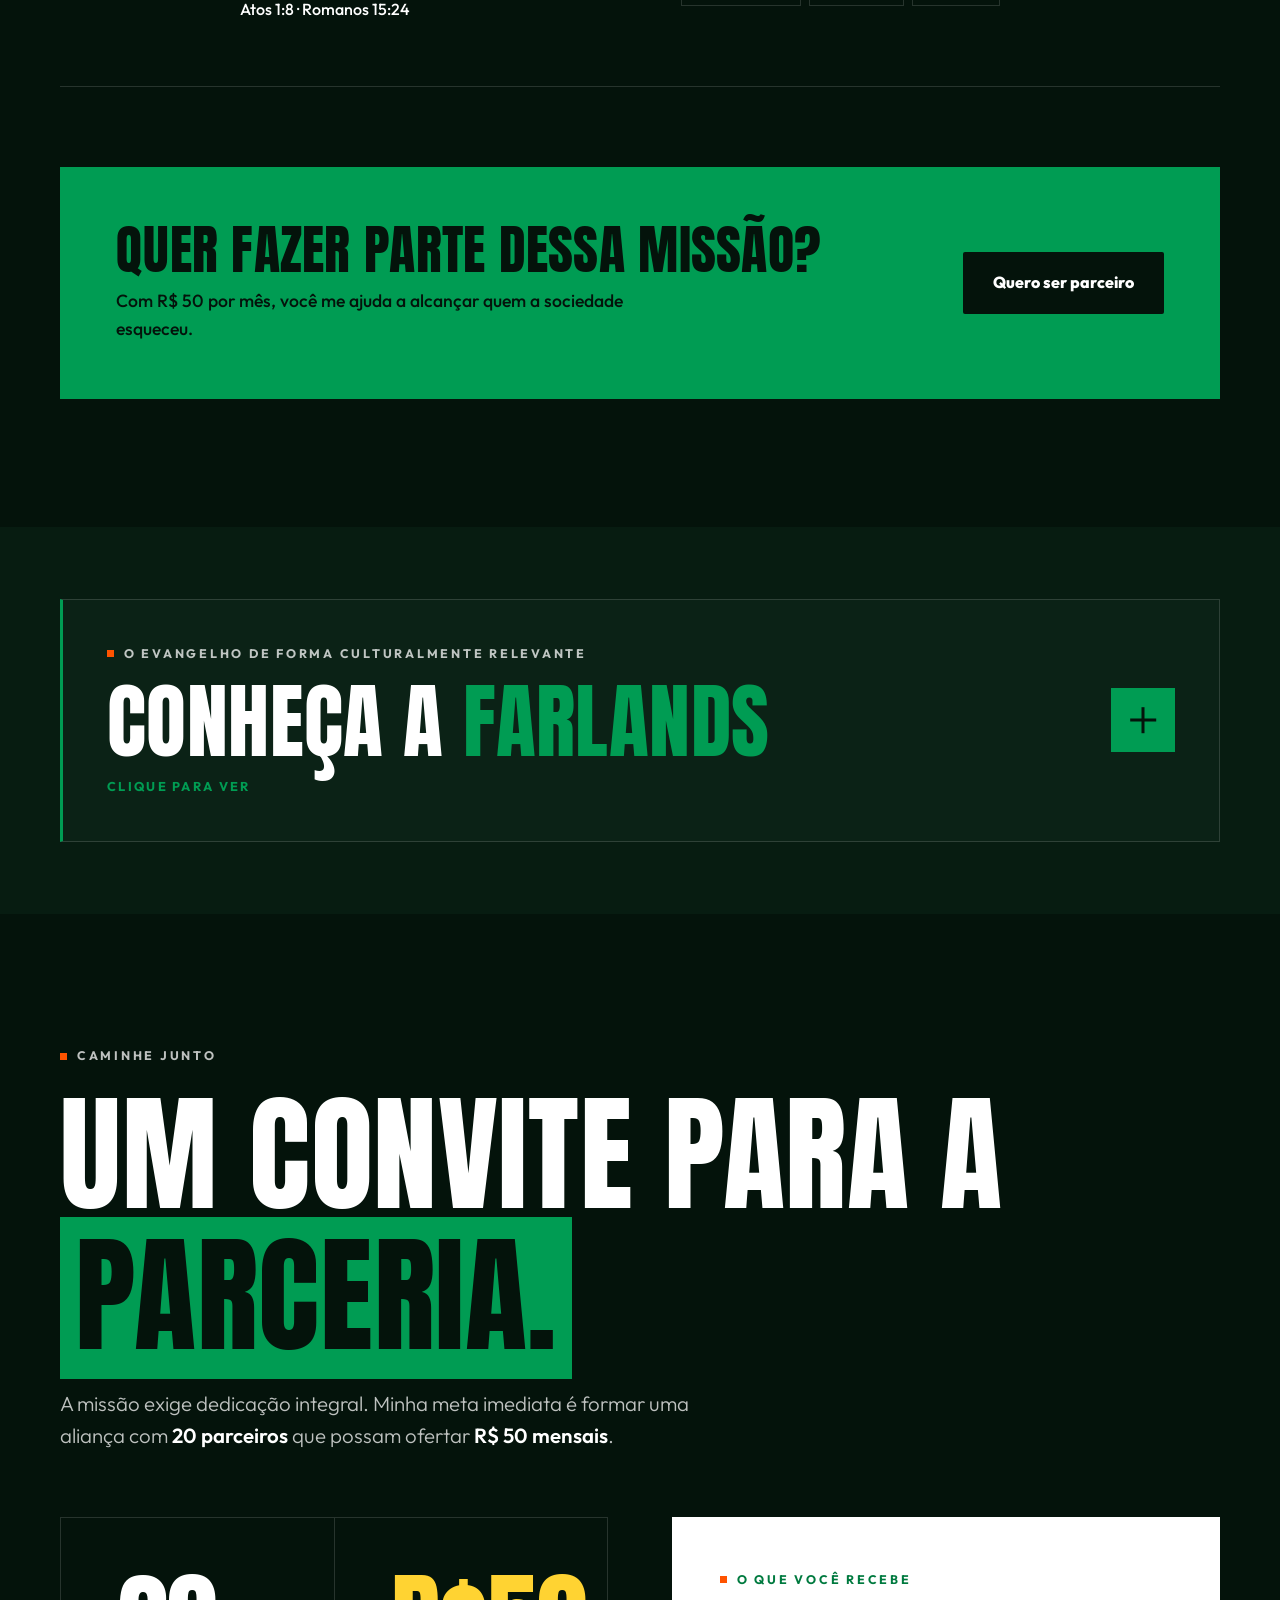
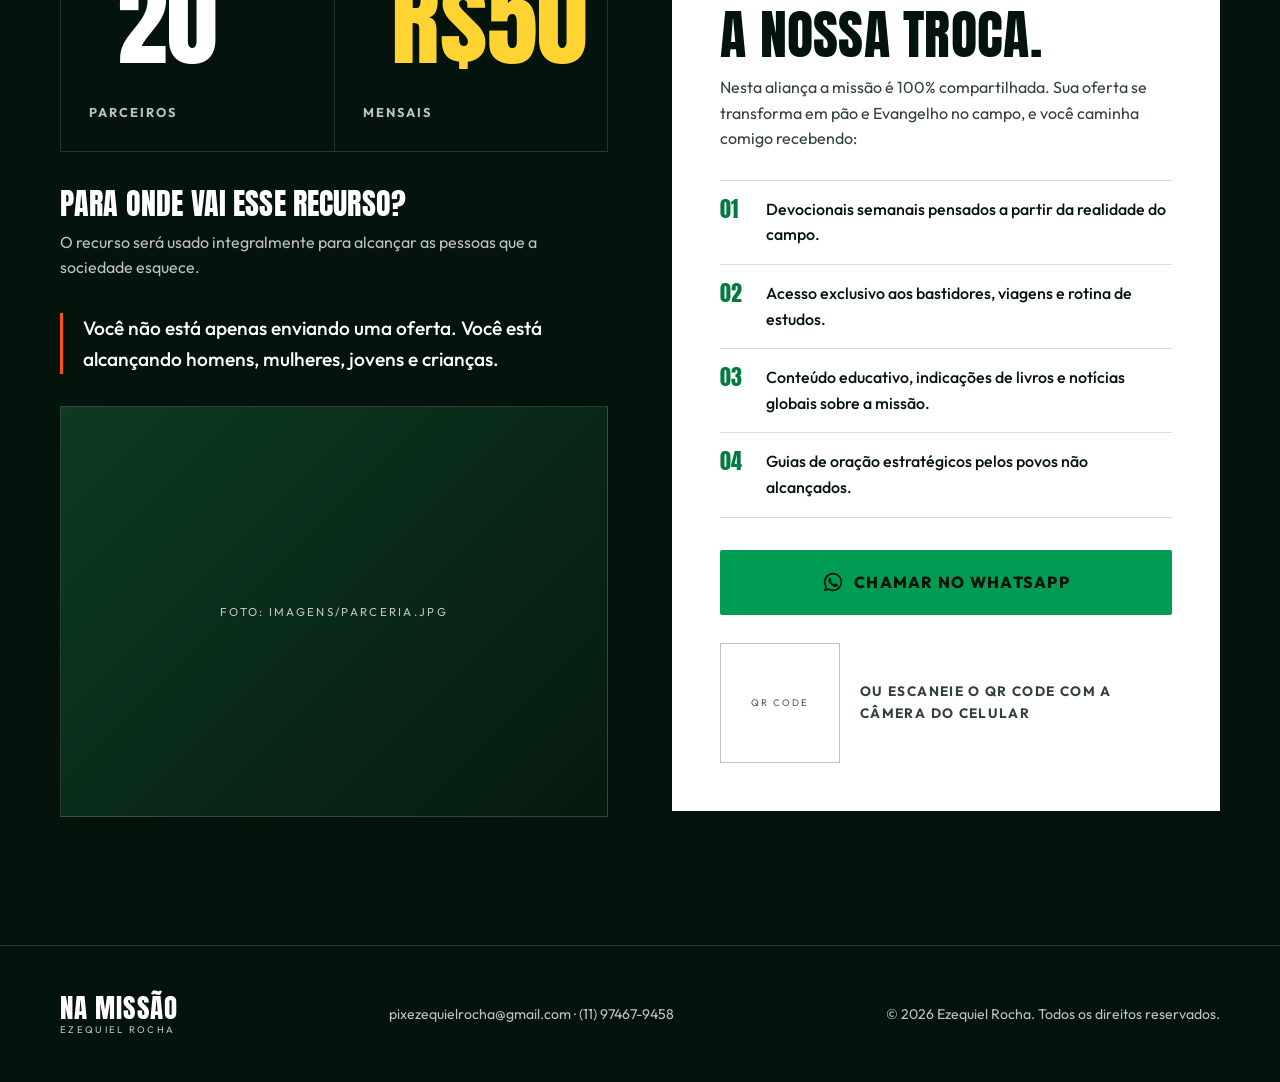
==== commit 25710a32: "Add first five field photos to the gallery Photos resized to max 1600px and saved without metadata; " ====
--- a/site/index.html
+++ b/site/index.html
@@ -156,23 +156,23 @@
         <div class="gallery reveal">
           <button class="gallery-item" type="button" aria-label="Ampliar foto 1">
             <span class="ph">Foto 1: imagens/galeria/01.jpg</span>
-            <img src="imagens/galeria/01.jpg" alt="Foto 1 do campo missionário" loading="lazy" onerror="this.remove()">
+            <img src="imagens/galeria/01.jpg" alt="Equipe de palhaçaria reunida com crianças num gramado à noite" loading="lazy" onerror="this.remove()">
           </button>
           <button class="gallery-item" type="button" aria-label="Ampliar foto 2">
             <span class="ph">Foto 2: imagens/galeria/02.jpg</span>
-            <img src="imagens/galeria/02.jpg" alt="Foto 2 do campo missionário" loading="lazy" onerror="this.remove()">
+            <img src="imagens/galeria/02.jpg" alt="Dois palhaços sorrindo e fazendo sinal de paz" loading="lazy" onerror="this.remove()">
           </button>
           <button class="gallery-item" type="button" aria-label="Ampliar foto 3">
             <span class="ph">Foto 3: imagens/galeria/03.jpg</span>
-            <img src="imagens/galeria/03.jpg" alt="Foto 3 do campo missionário" loading="lazy" onerror="this.remove()">
+            <img src="imagens/galeria/03.jpg" alt="Palhaço conversando com crianças que seguram balões" loading="lazy" onerror="this.remove()">
           </button>
           <button class="gallery-item" type="button" aria-label="Ampliar foto 4">
             <span class="ph">Foto 4: imagens/galeria/04.jpg</span>
-            <img src="imagens/galeria/04.jpg" alt="Foto 4 do campo missionário" loading="lazy" onerror="this.remove()">
+            <img src="imagens/galeria/04.jpg" alt="Crianças sentadas no chão de terra assistindo a uma apresentação" loading="lazy" onerror="this.remove()">
           </button>
           <button class="gallery-item" type="button" aria-label="Ampliar foto 5">
             <span class="ph">Foto 5: imagens/galeria/05.jpg</span>
-            <img src="imagens/galeria/05.jpg" alt="Foto 5 do campo missionário" loading="lazy" onerror="this.remove()">
+            <img src="imagens/galeria/05.jpg" alt="Missionários conversando com crianças, sentados sobre paletes de madeira" loading="lazy" onerror="this.remove()">
           </button>
           <button class="gallery-item" type="button" aria-label="Ampliar foto 6">
             <span class="ph">Foto 6: imagens/galeria/06.jpg</span>
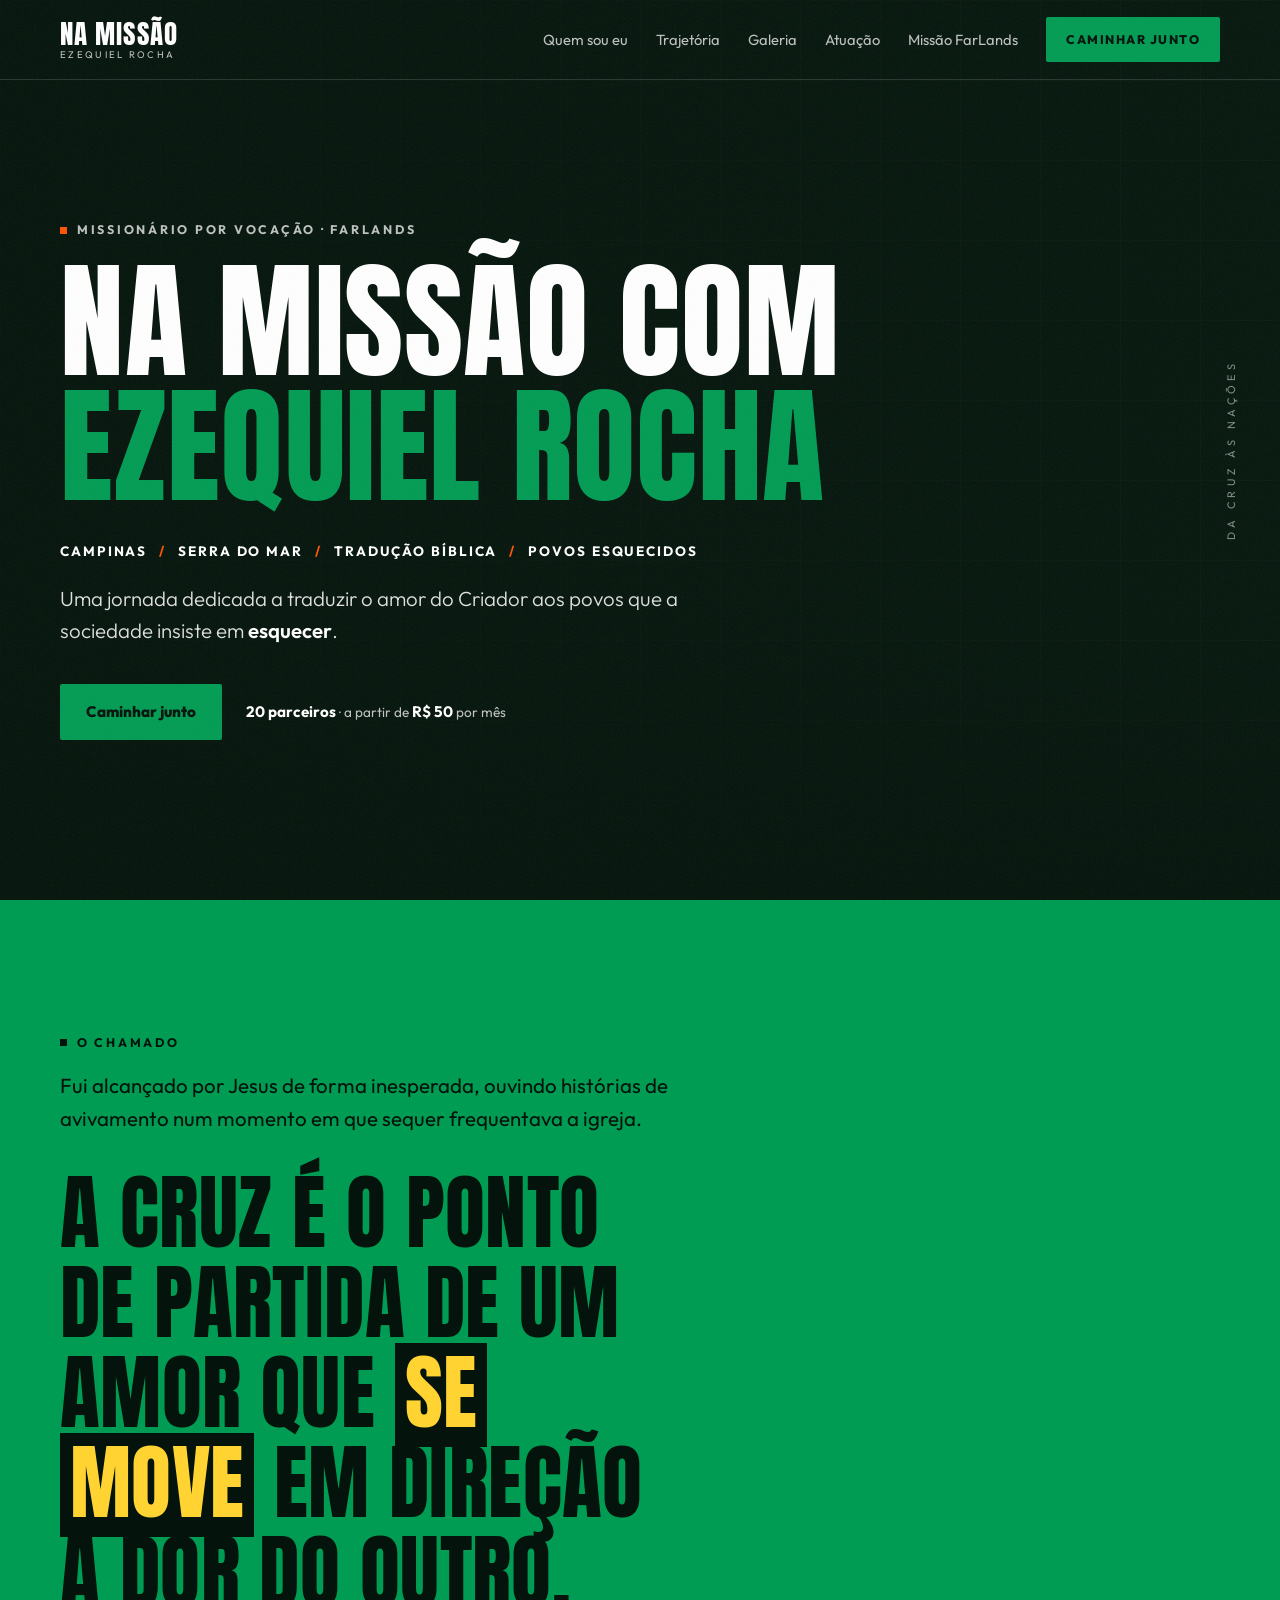
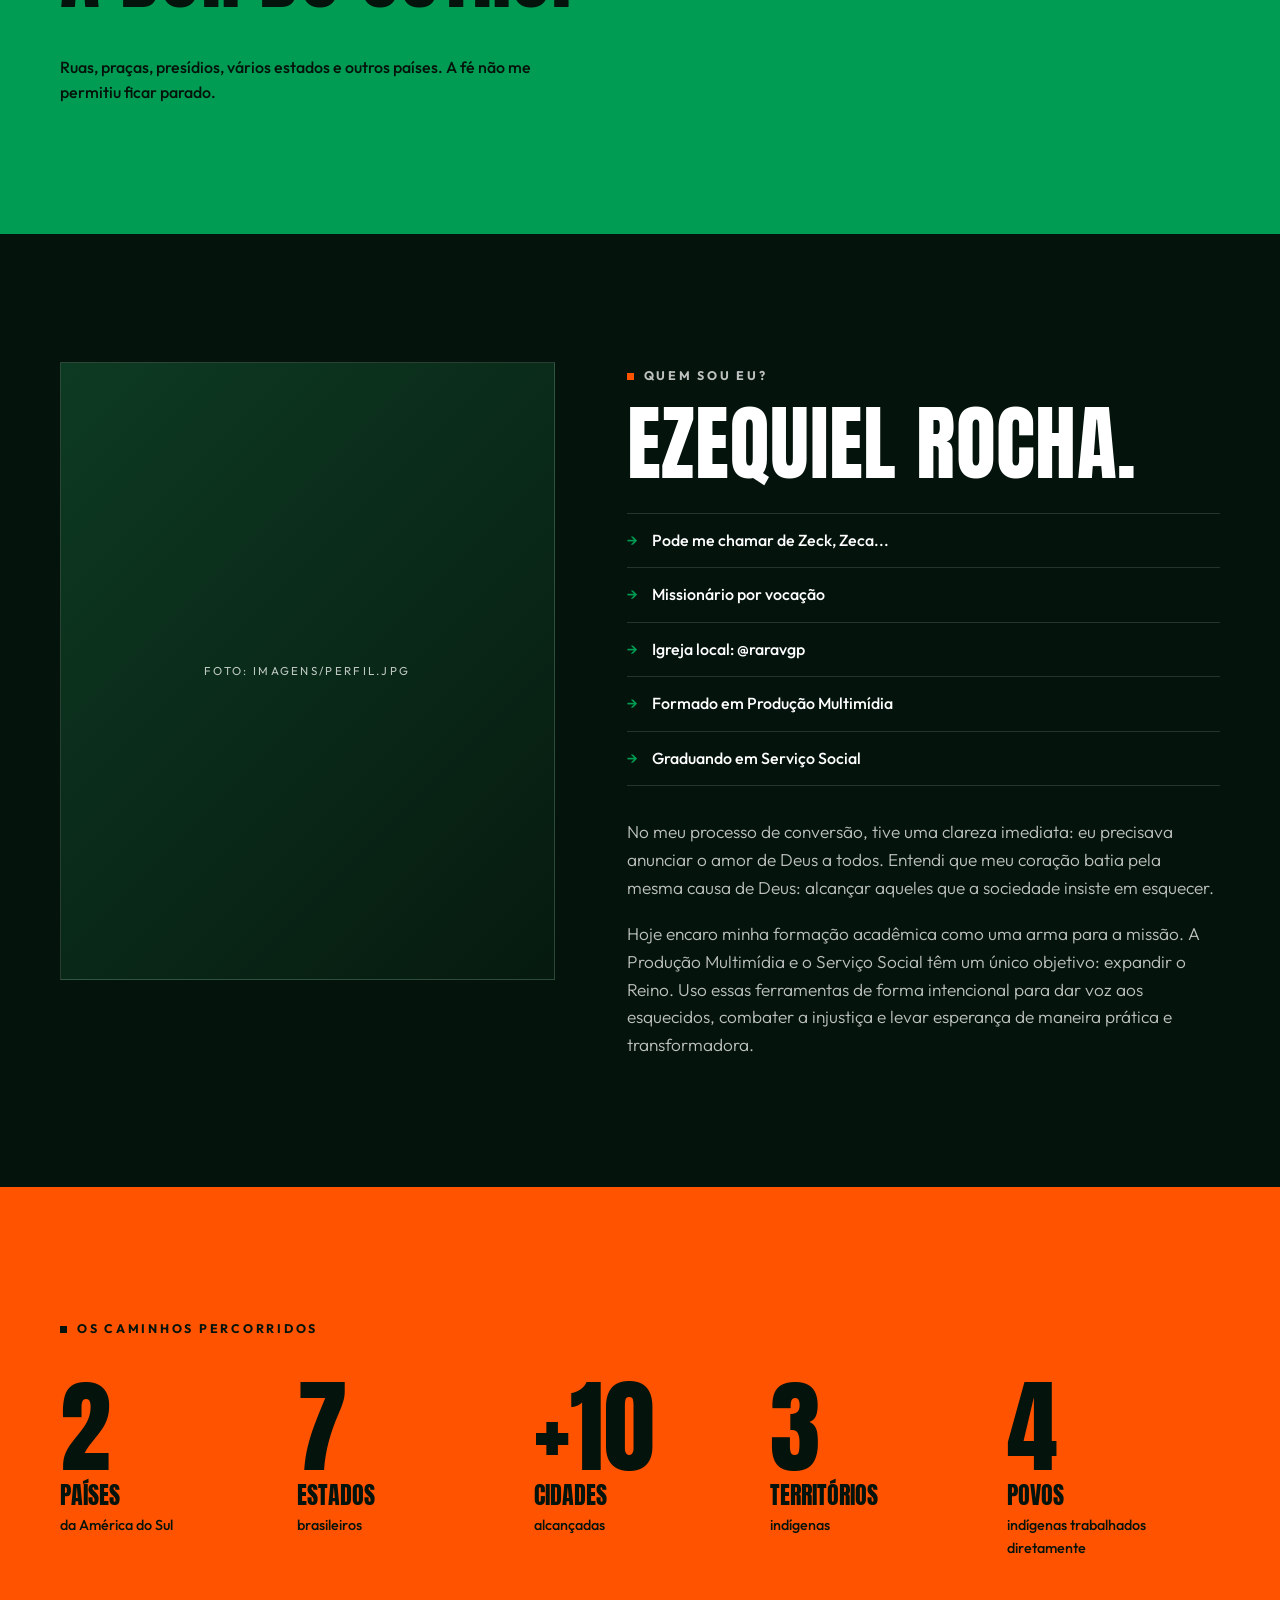
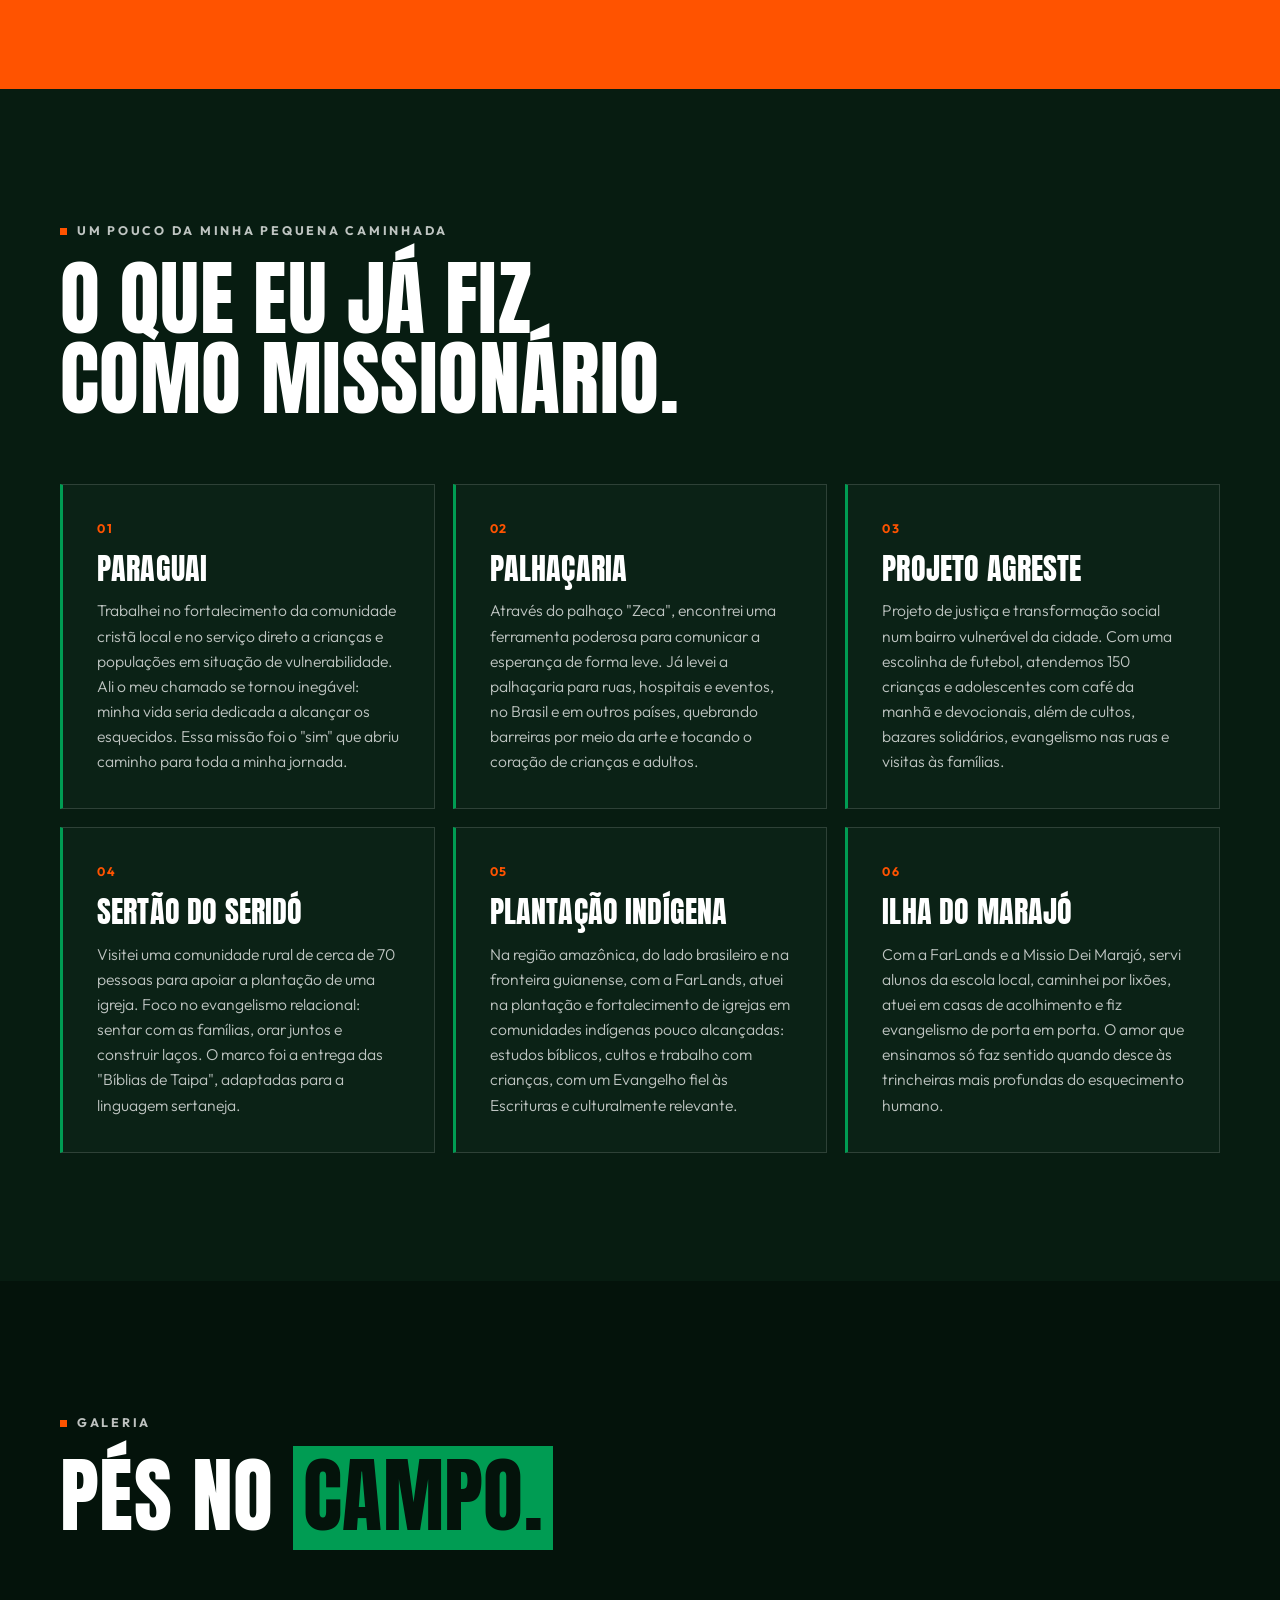
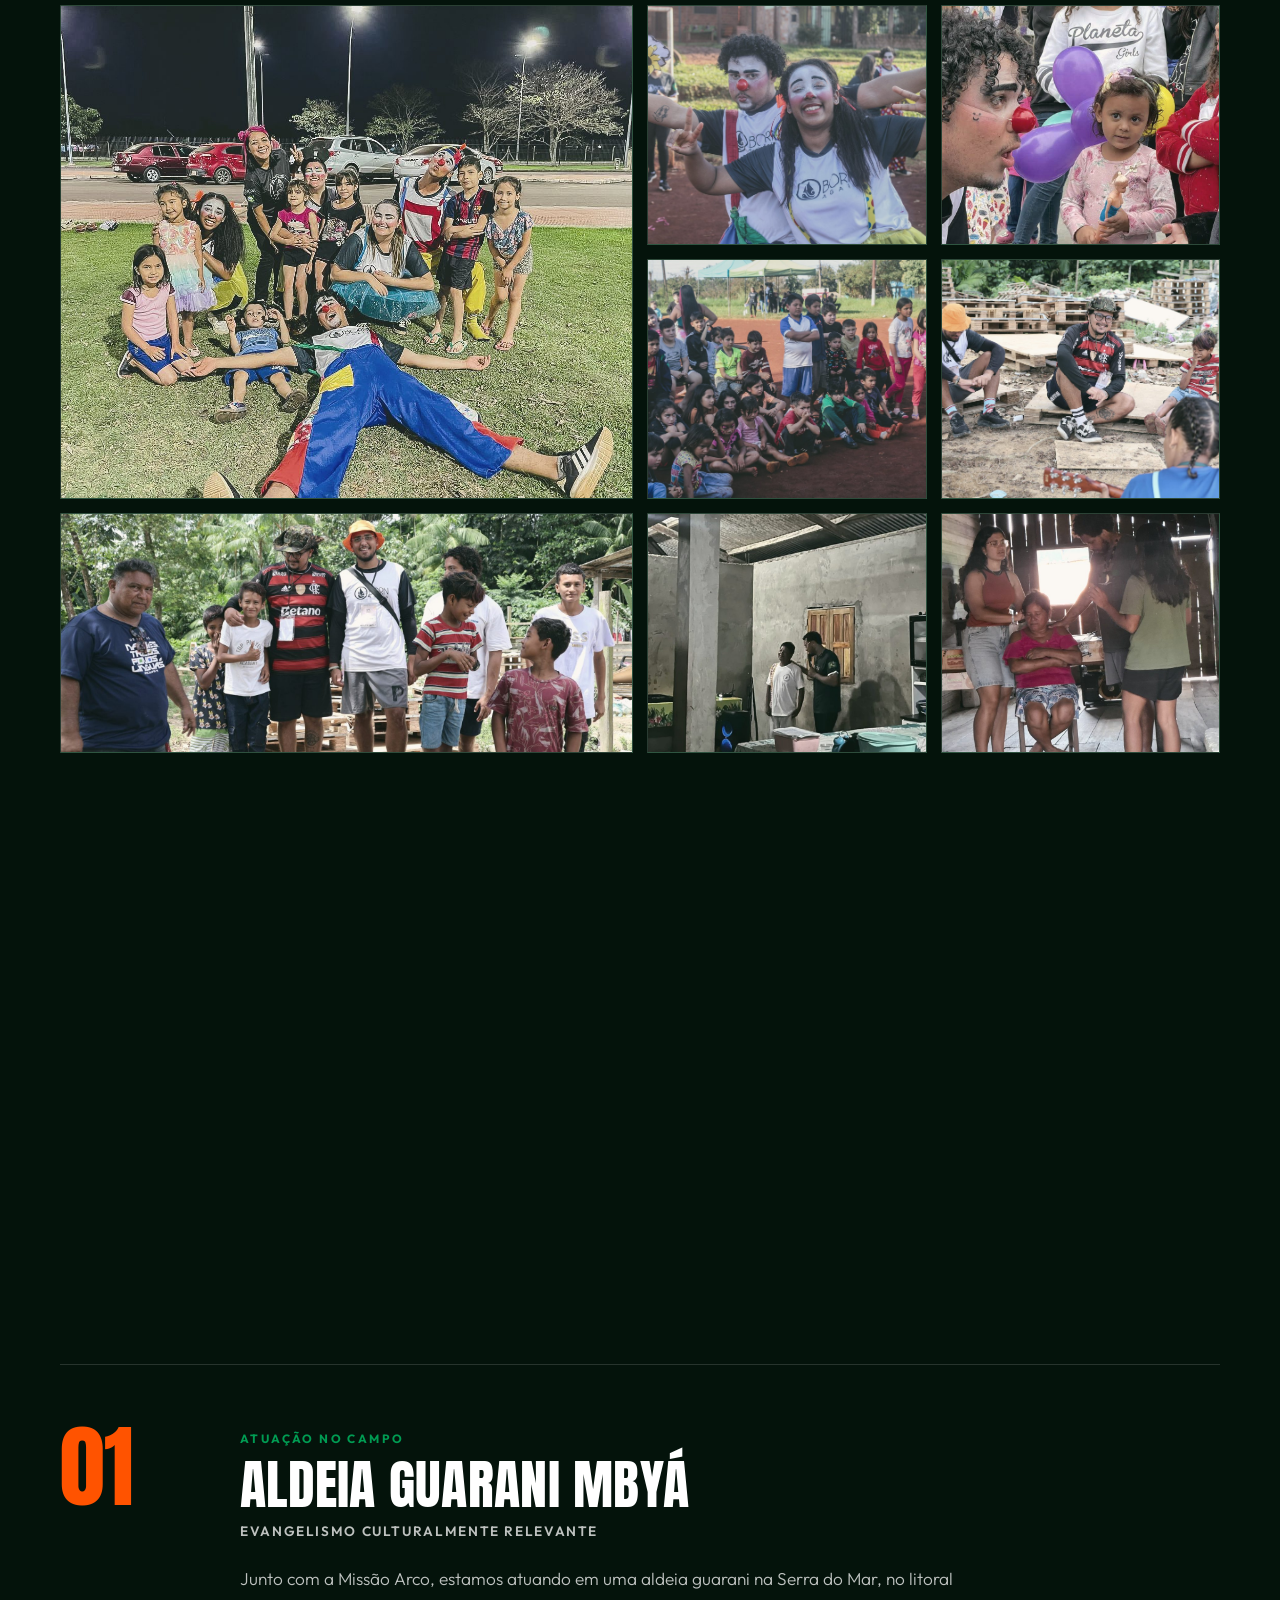
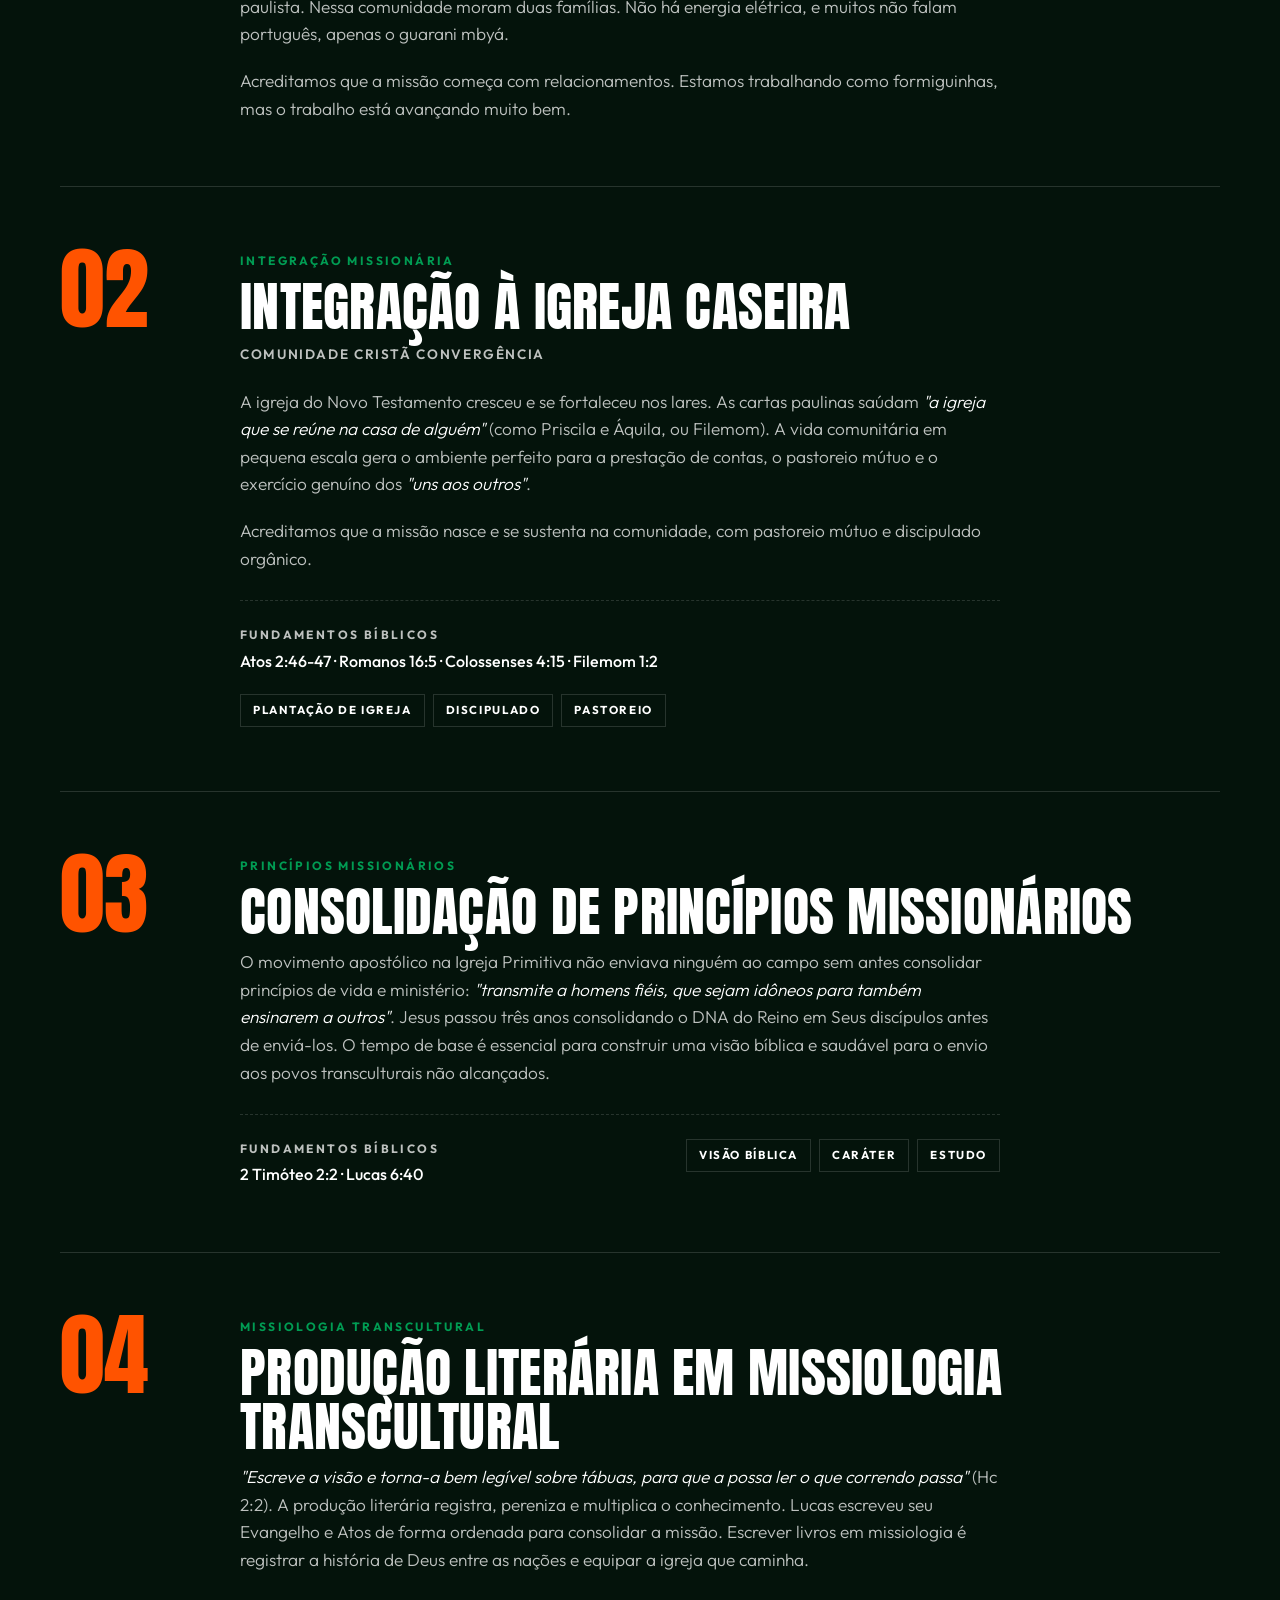
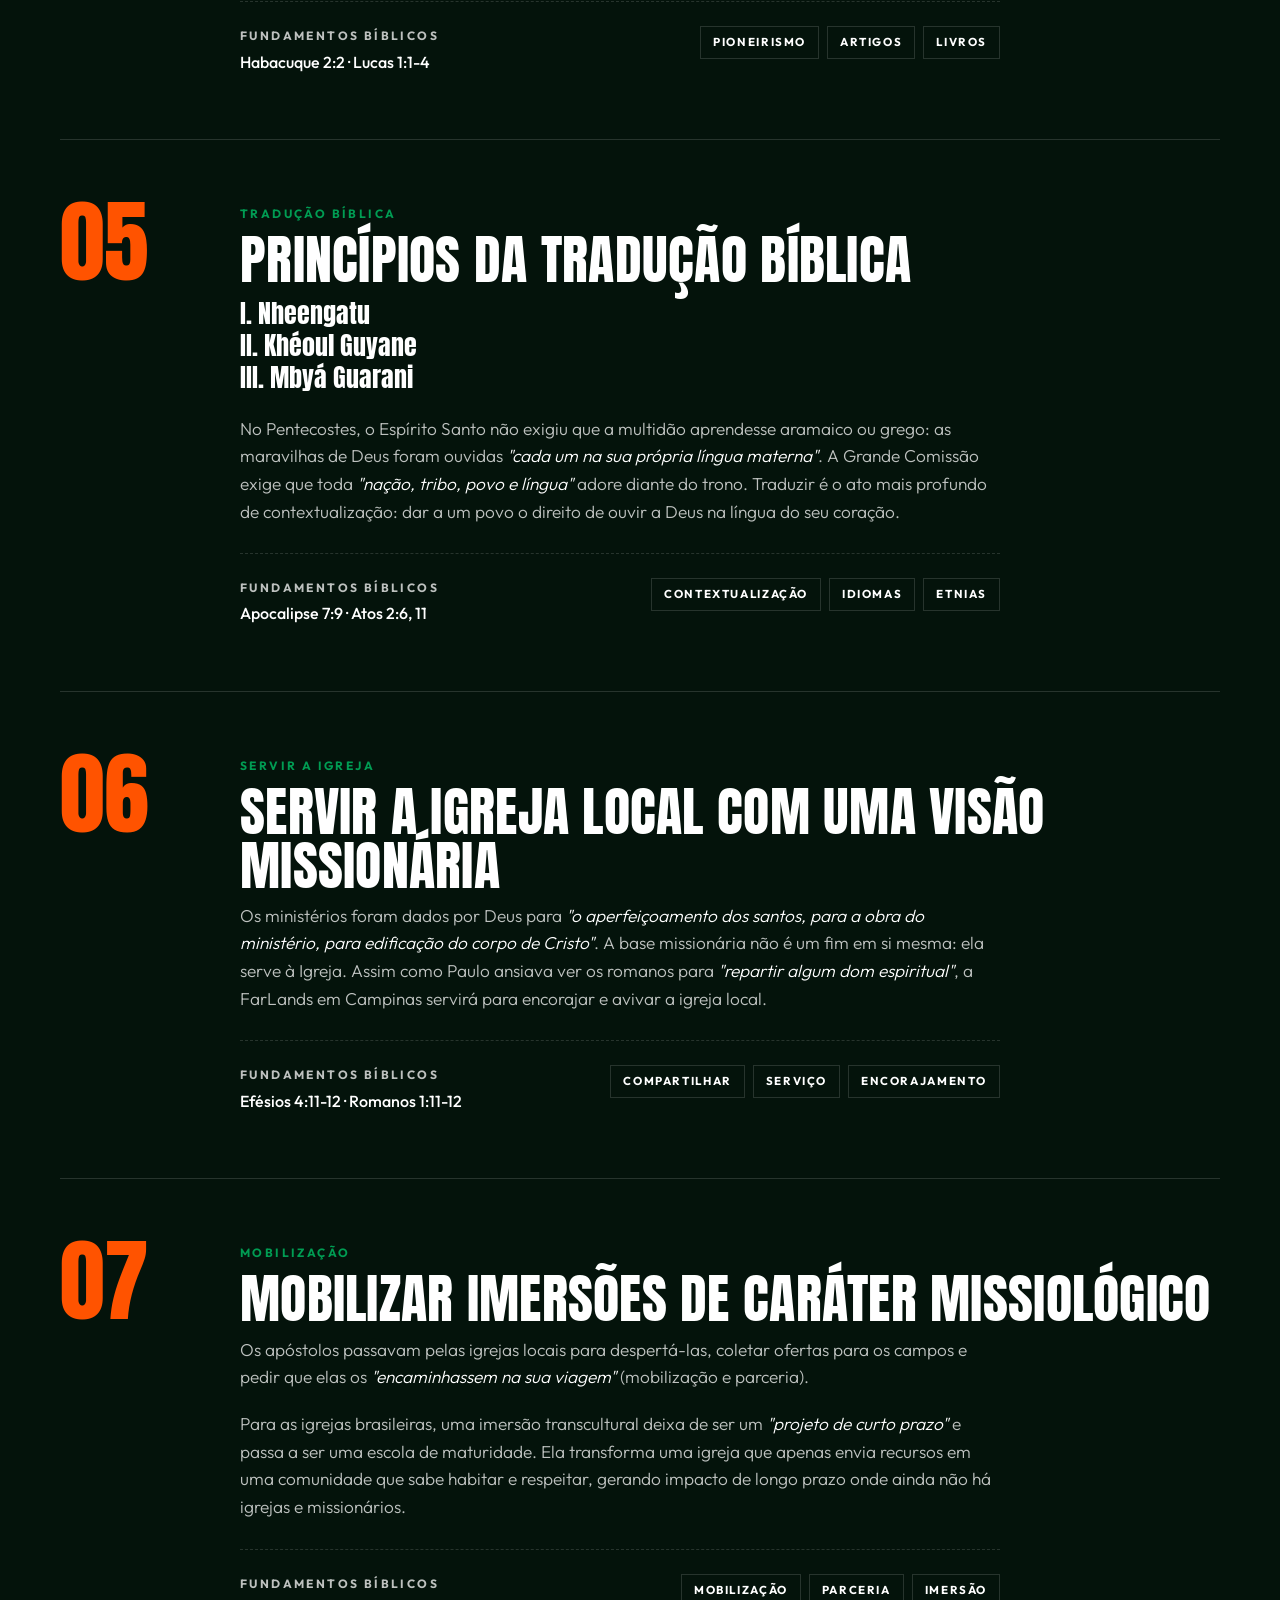
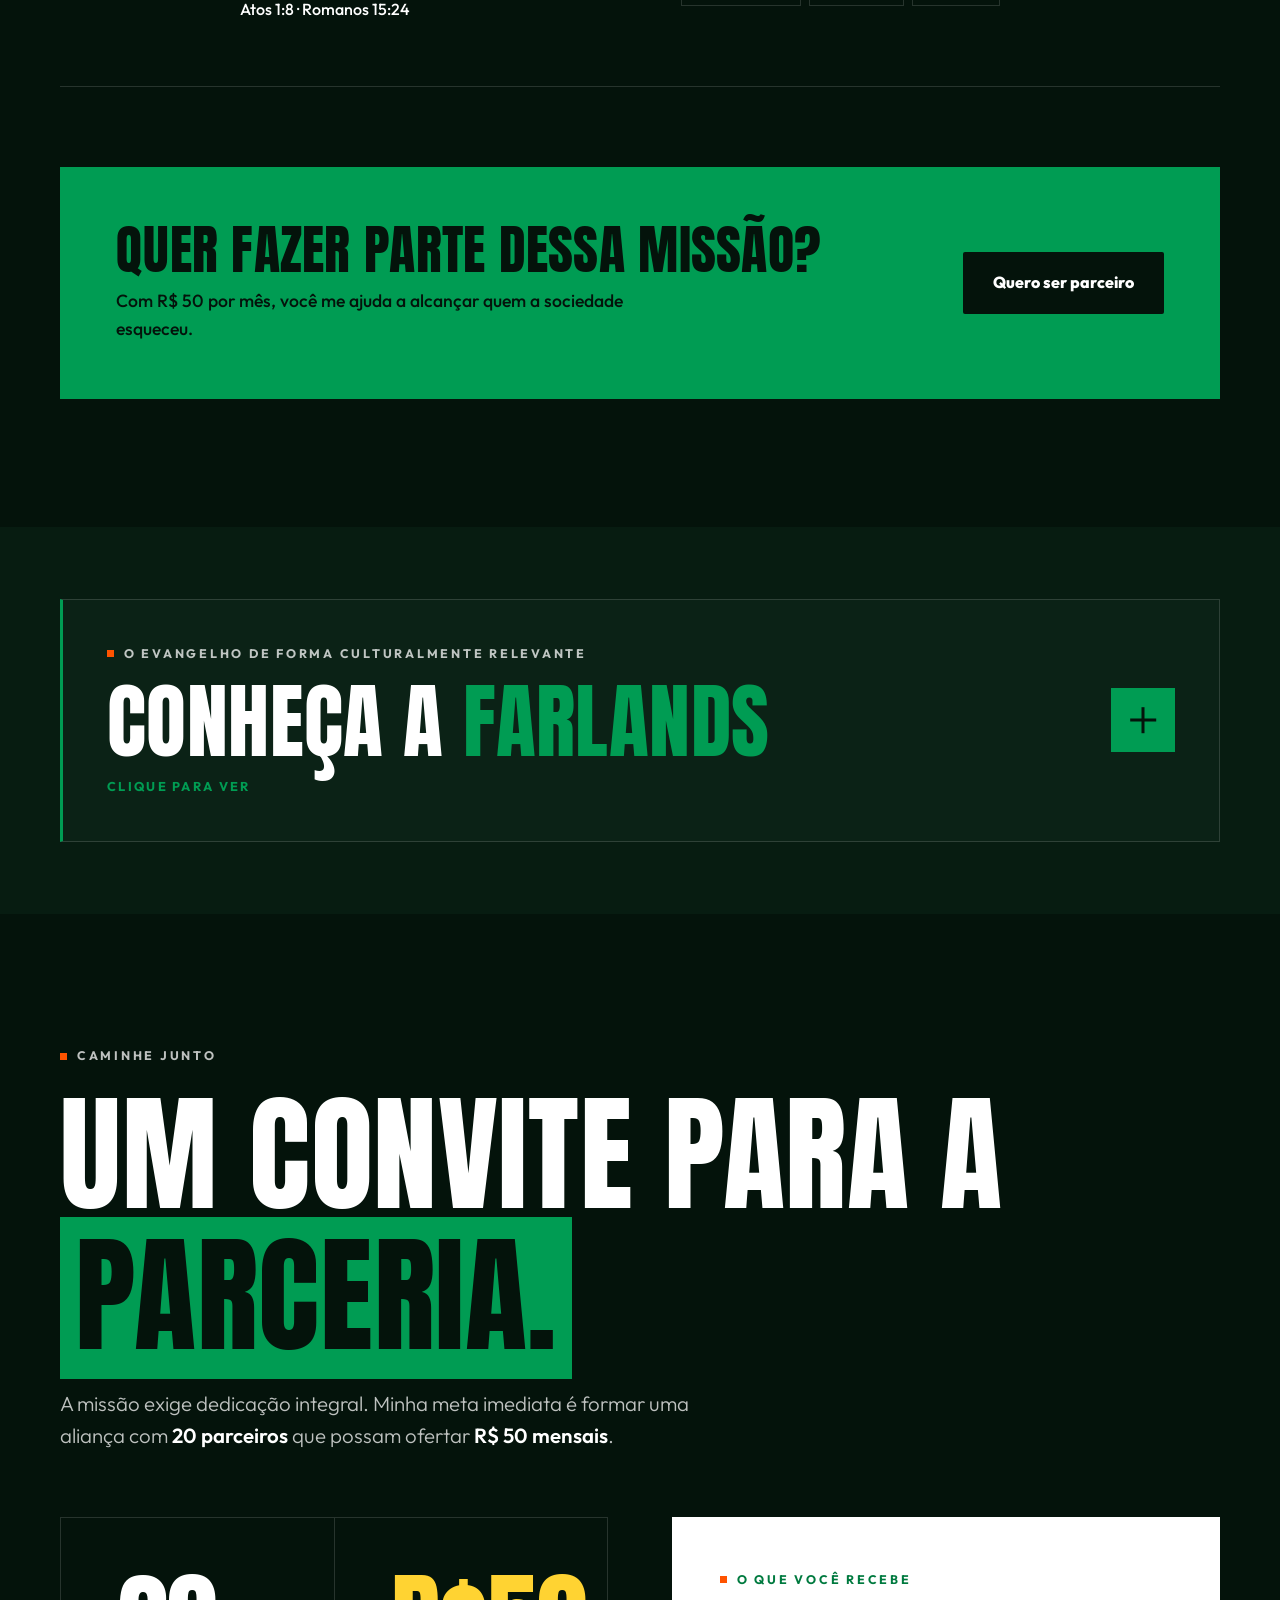
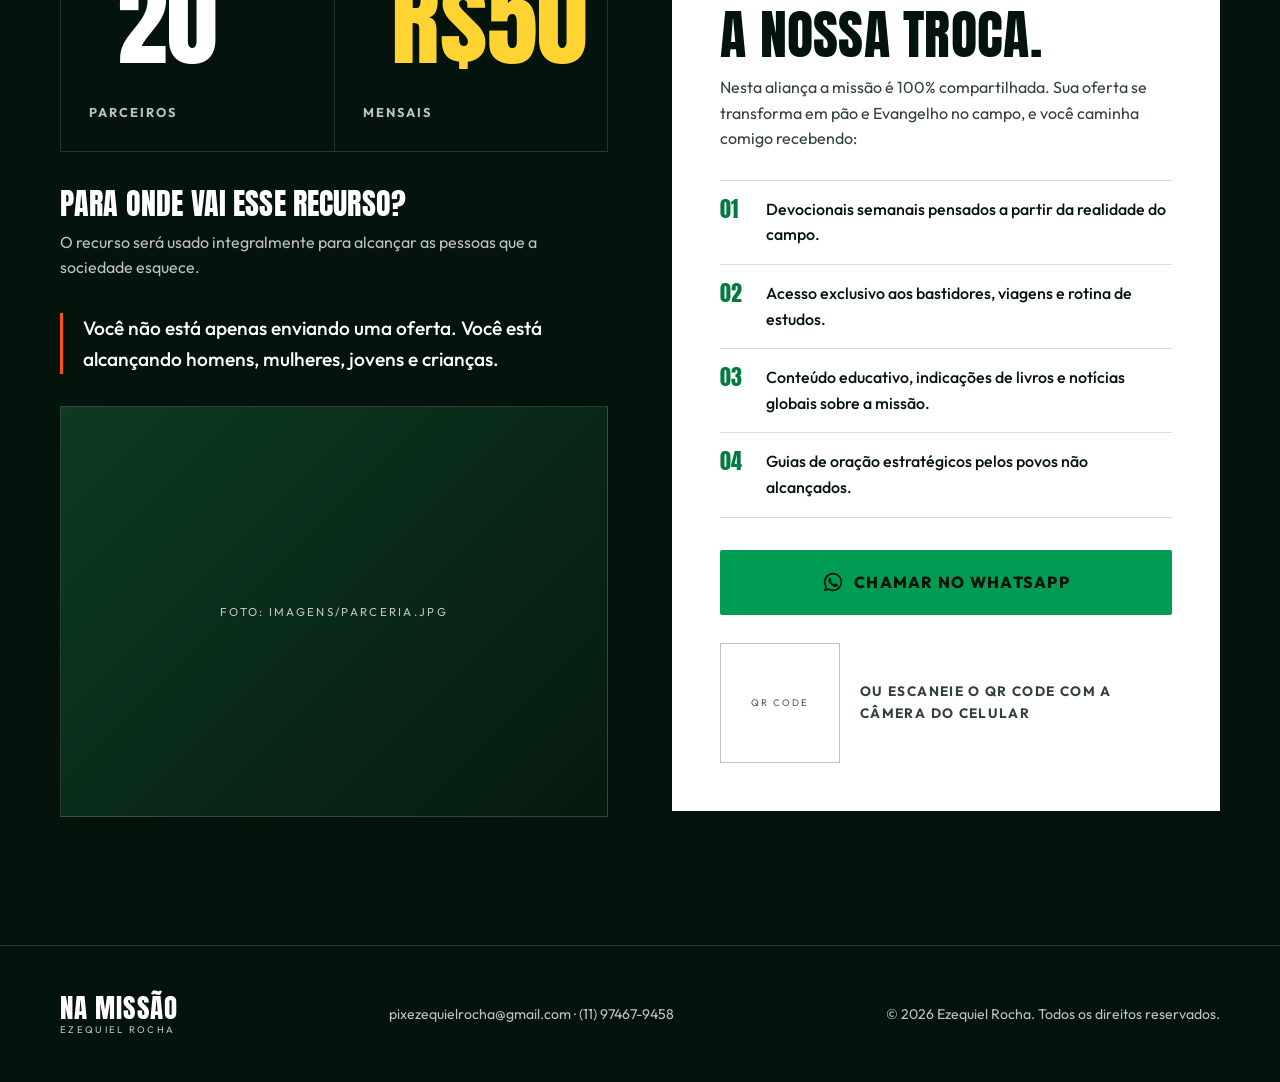
==== commit 296d72e0: "Complete the gallery with 8 color-graded photos Add the last three photos (cropping the phone screen" ====
--- a/site/index.html
+++ b/site/index.html
@@ -176,15 +176,15 @@
           </button>
           <button class="gallery-item" type="button" aria-label="Ampliar foto 6">
             <span class="ph">Foto 6: imagens/galeria/06.jpg</span>
-            <img src="imagens/galeria/06.jpg" alt="Foto 6 do campo missionário" loading="lazy" onerror="this.remove()">
+            <img src="imagens/galeria/06.jpg" alt="Missionários com crianças e um líder local em frente à mata" loading="lazy" onerror="this.remove()">
           </button>
           <button class="gallery-item" type="button" aria-label="Ampliar foto 7">
             <span class="ph">Foto 7: imagens/galeria/07.jpg</span>
-            <img src="imagens/galeria/07.jpg" alt="Foto 7 do campo missionário" loading="lazy" onerror="this.remove()">
+            <img src="imagens/galeria/07.jpg" style="object-position: center 62%" alt="Missionário com microfone ao lado de um líder local em um culto" loading="lazy" onerror="this.remove()">
           </button>
           <button class="gallery-item" type="button" aria-label="Ampliar foto 8">
             <span class="ph">Foto 8: imagens/galeria/08.jpg</span>
-            <img src="imagens/galeria/08.jpg" alt="Foto 8 do campo missionário" loading="lazy" onerror="this.remove()">
+            <img src="imagens/galeria/08.jpg" style="object-position: center 40%" alt="Missionários orando por uma mulher sentada dentro de uma casa de madeira" loading="lazy" onerror="this.remove()">
           </button>
         </div>
       </div>
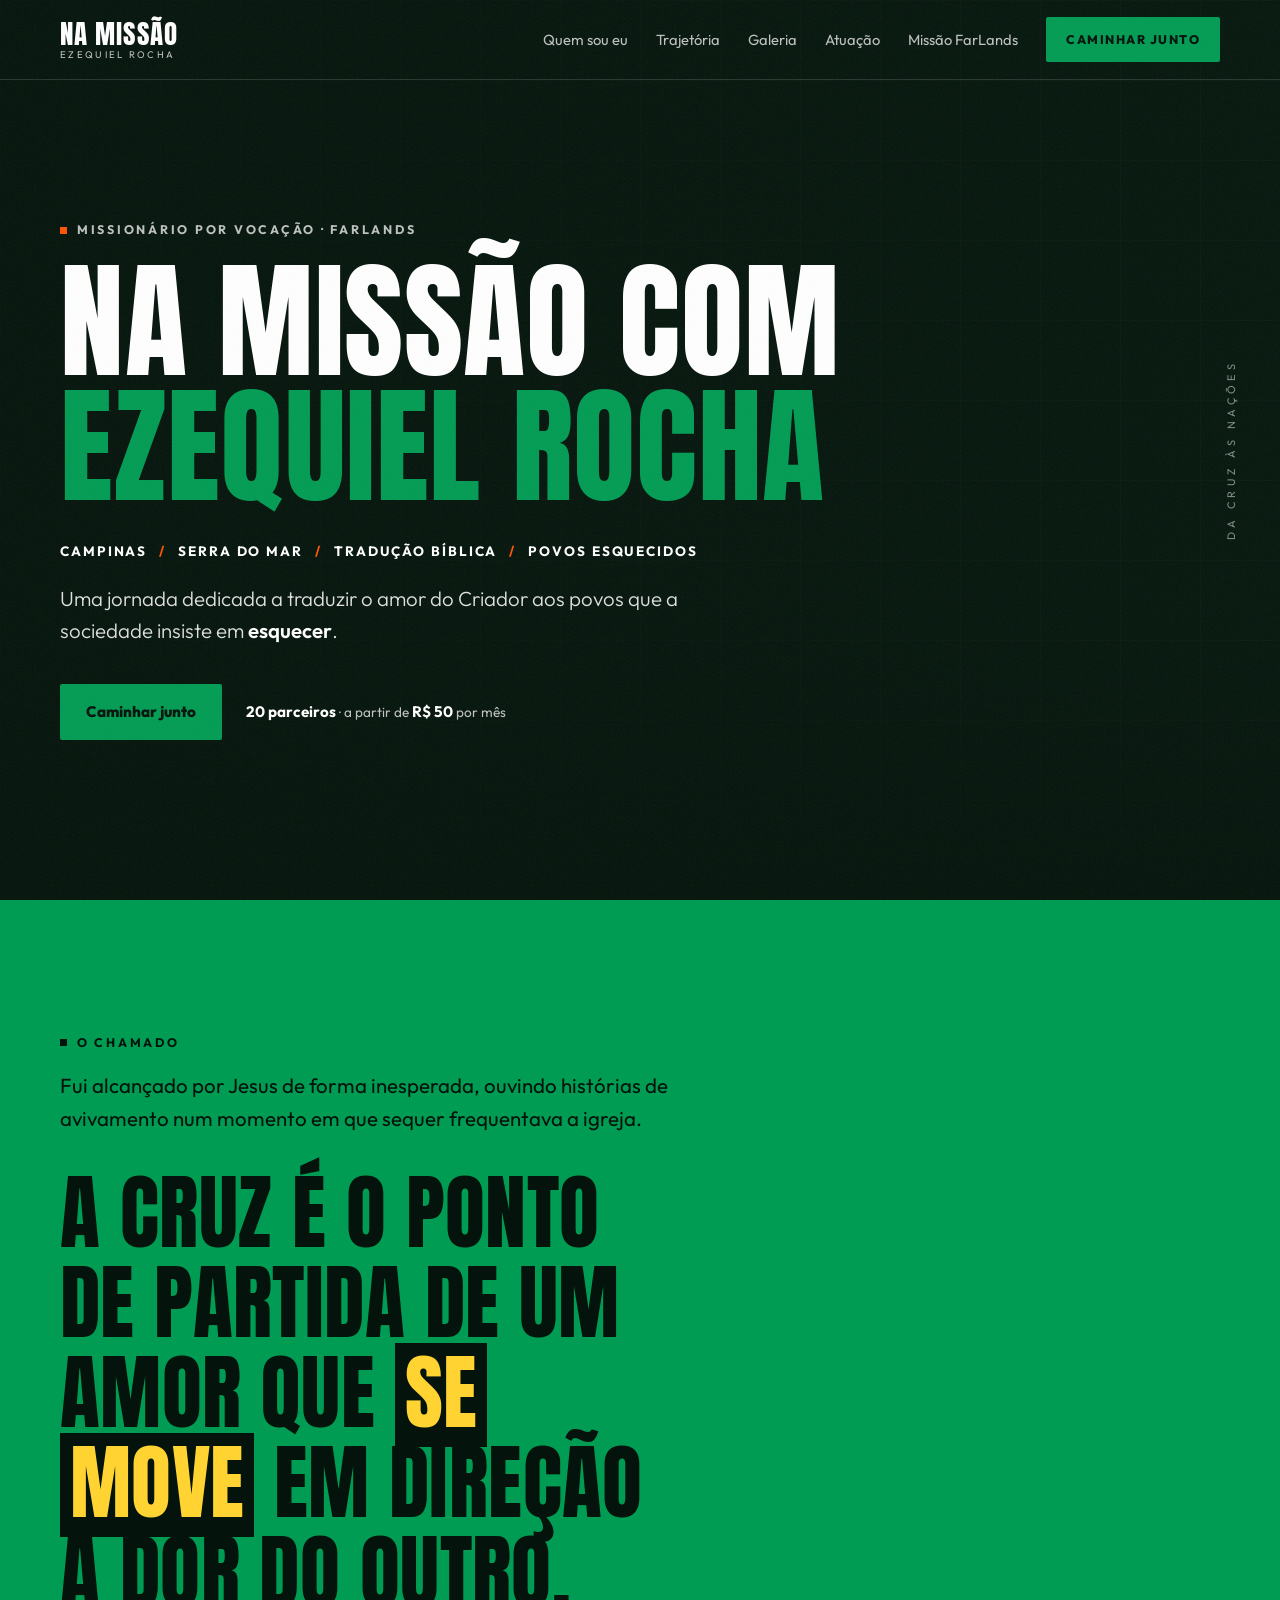
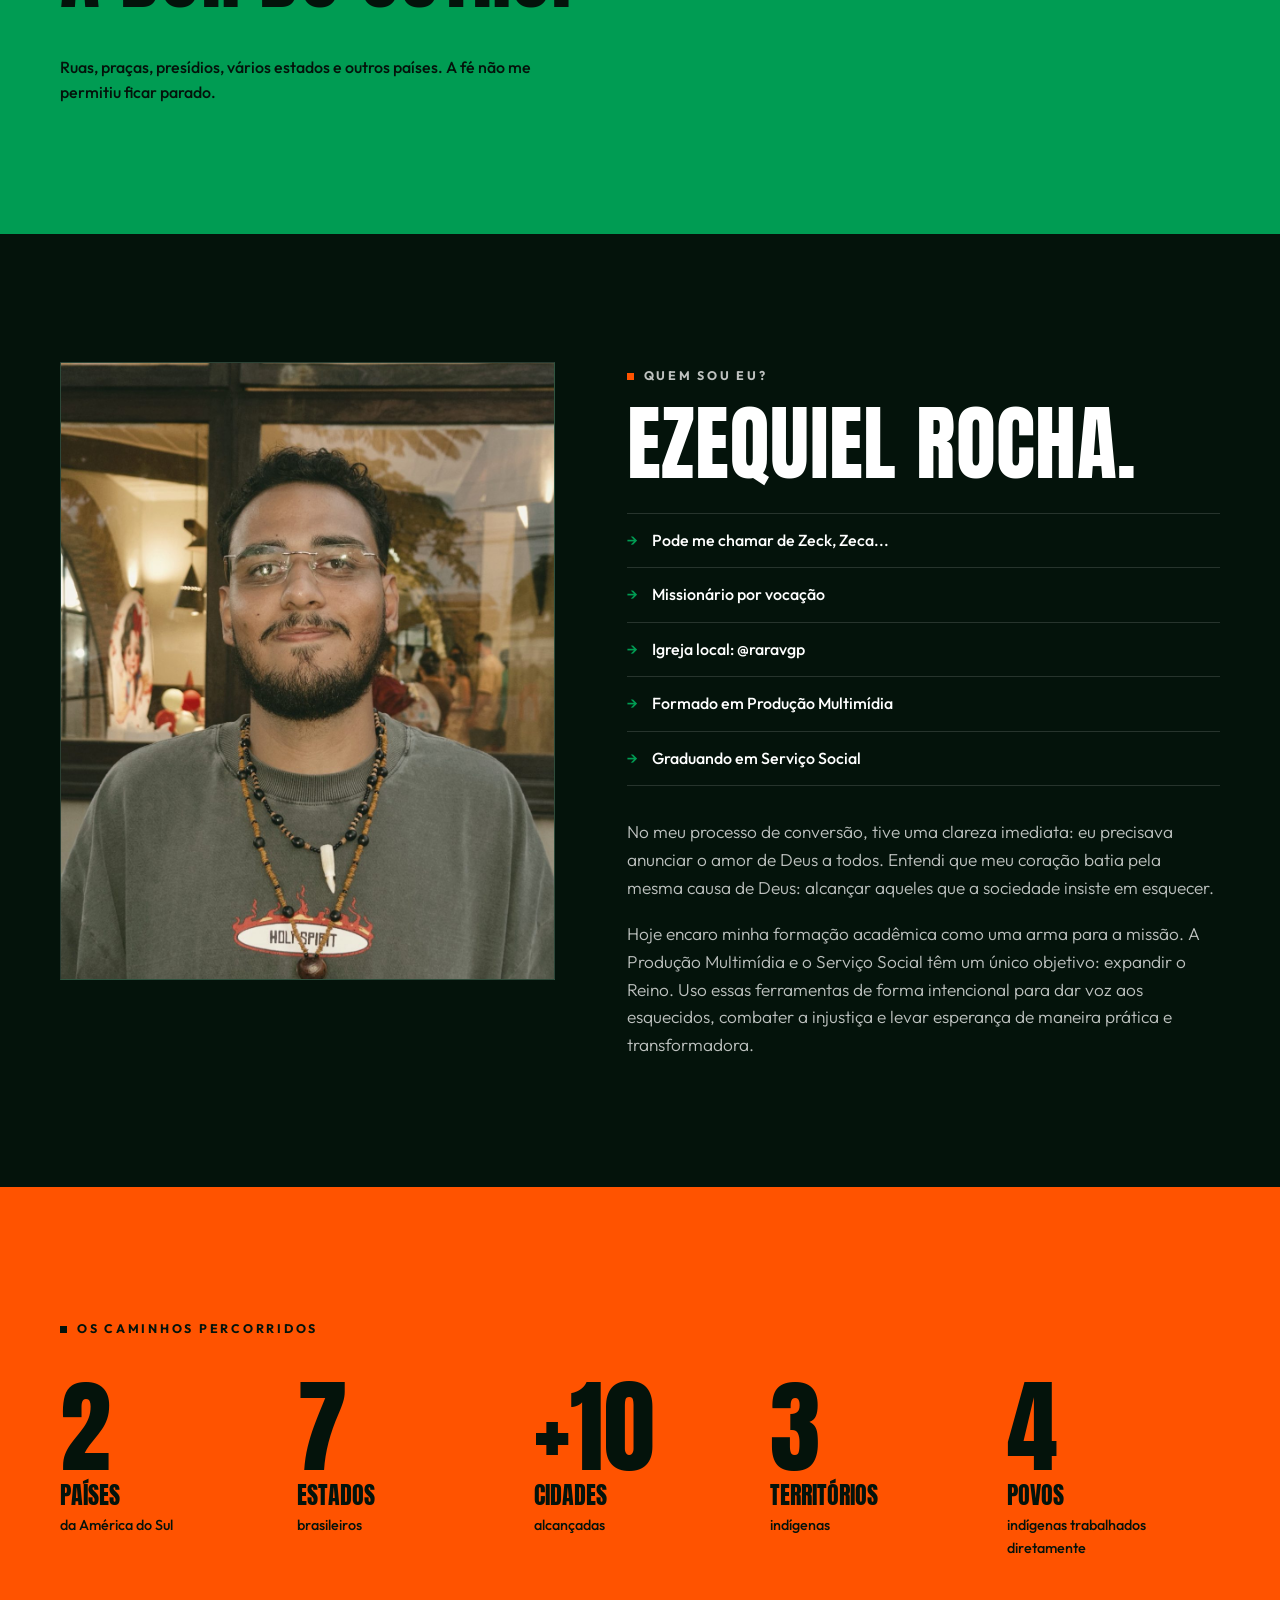
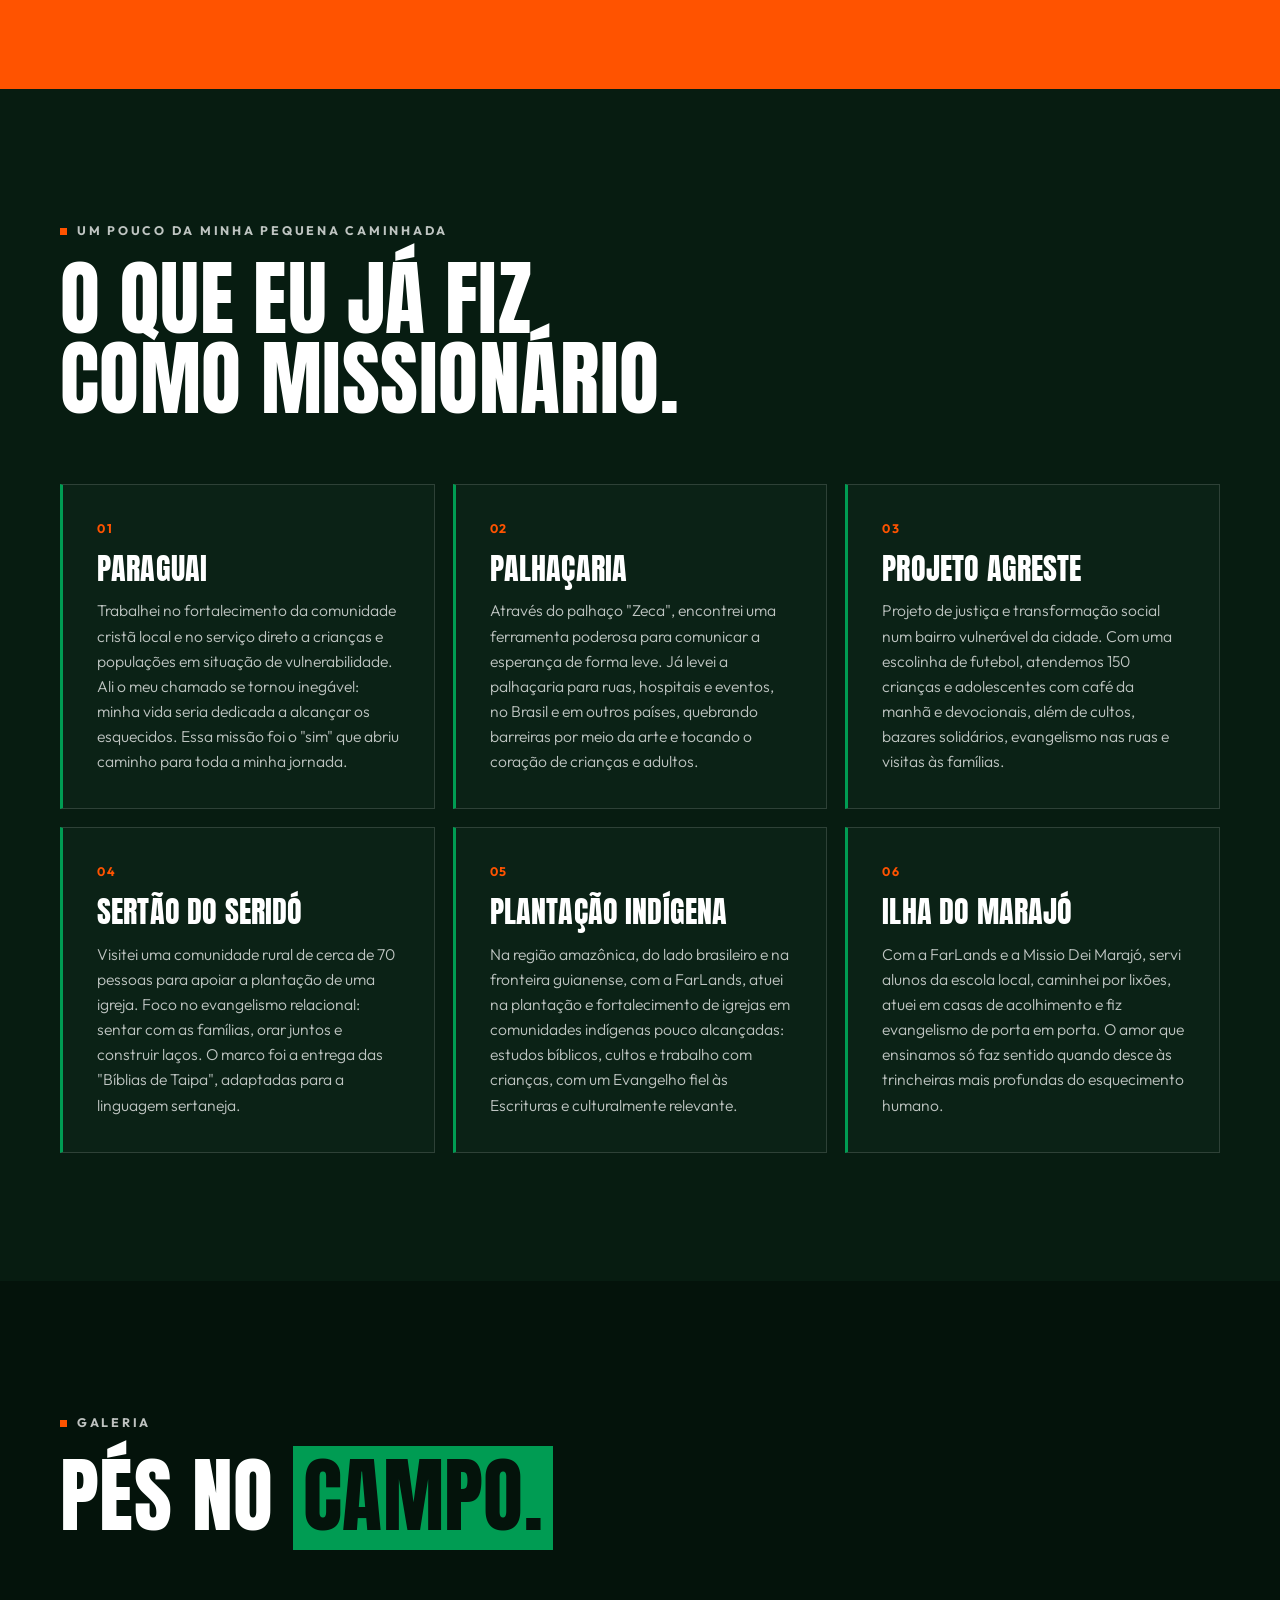
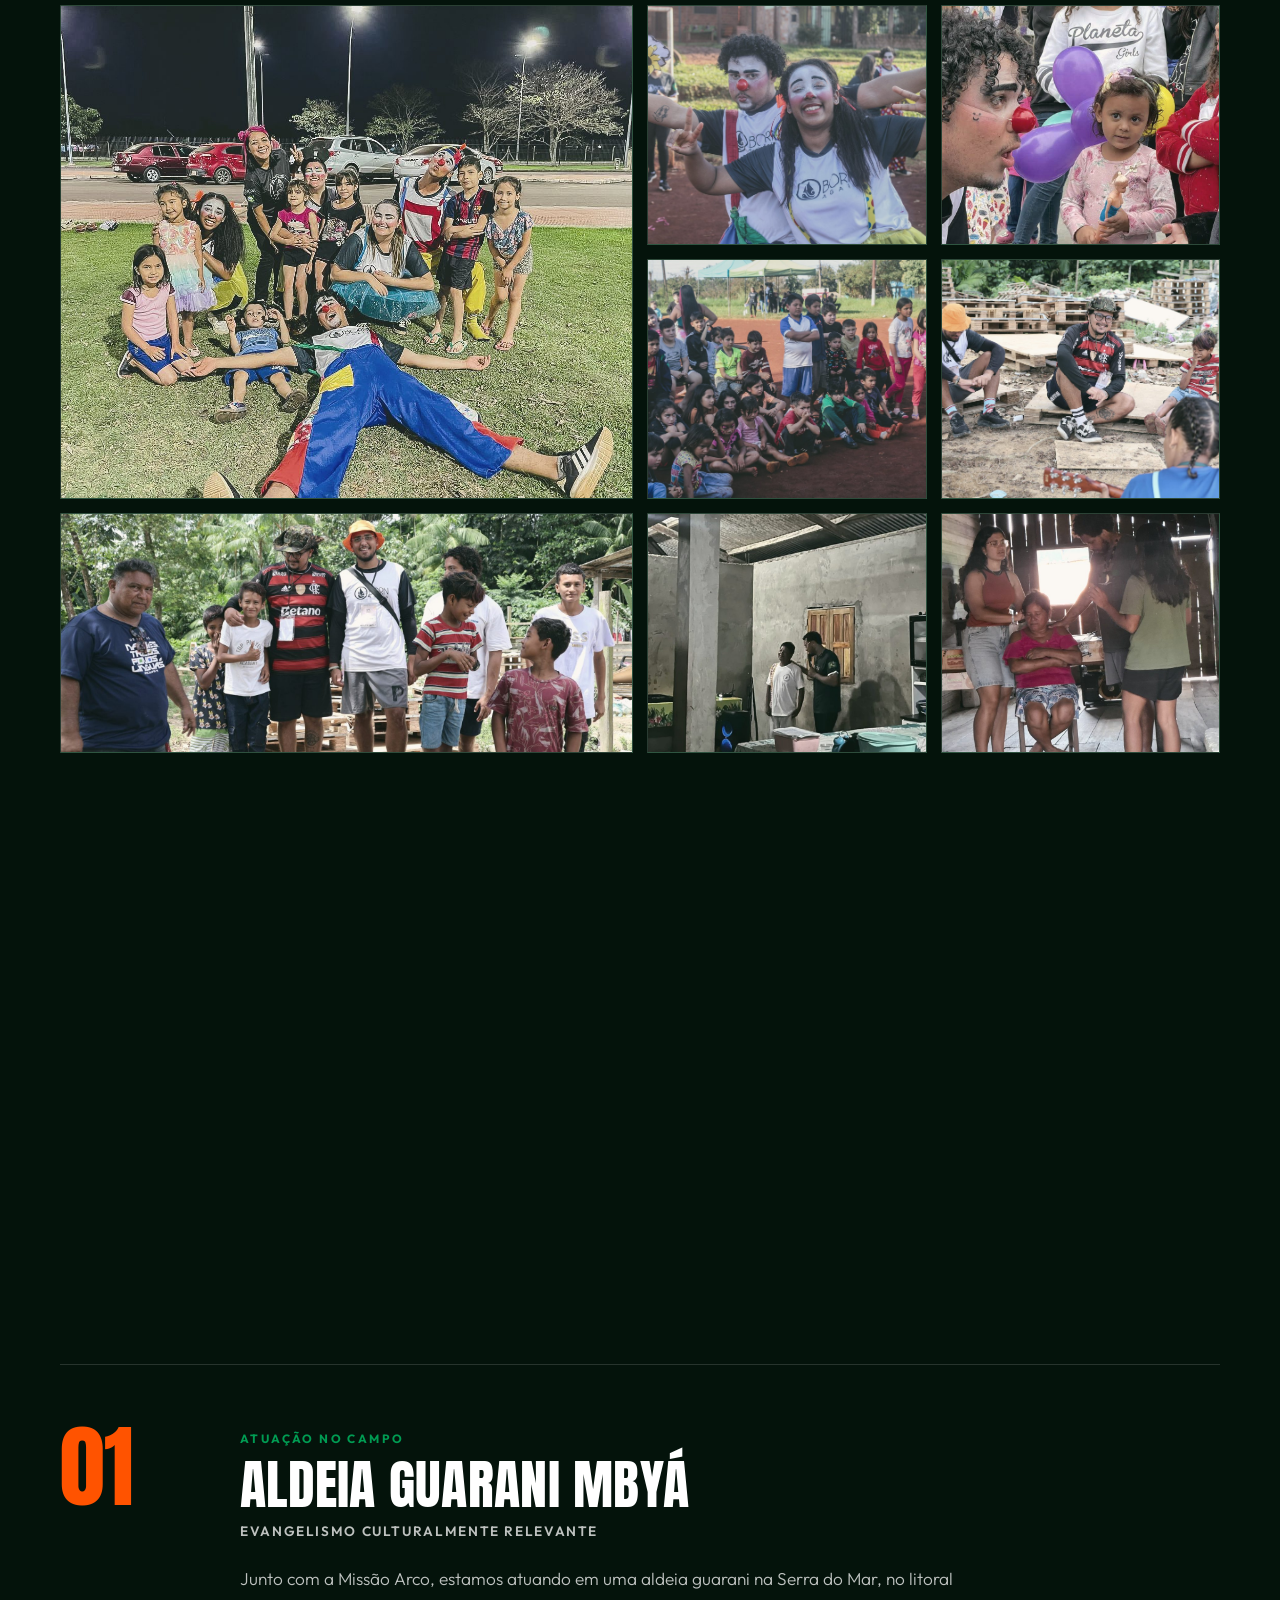
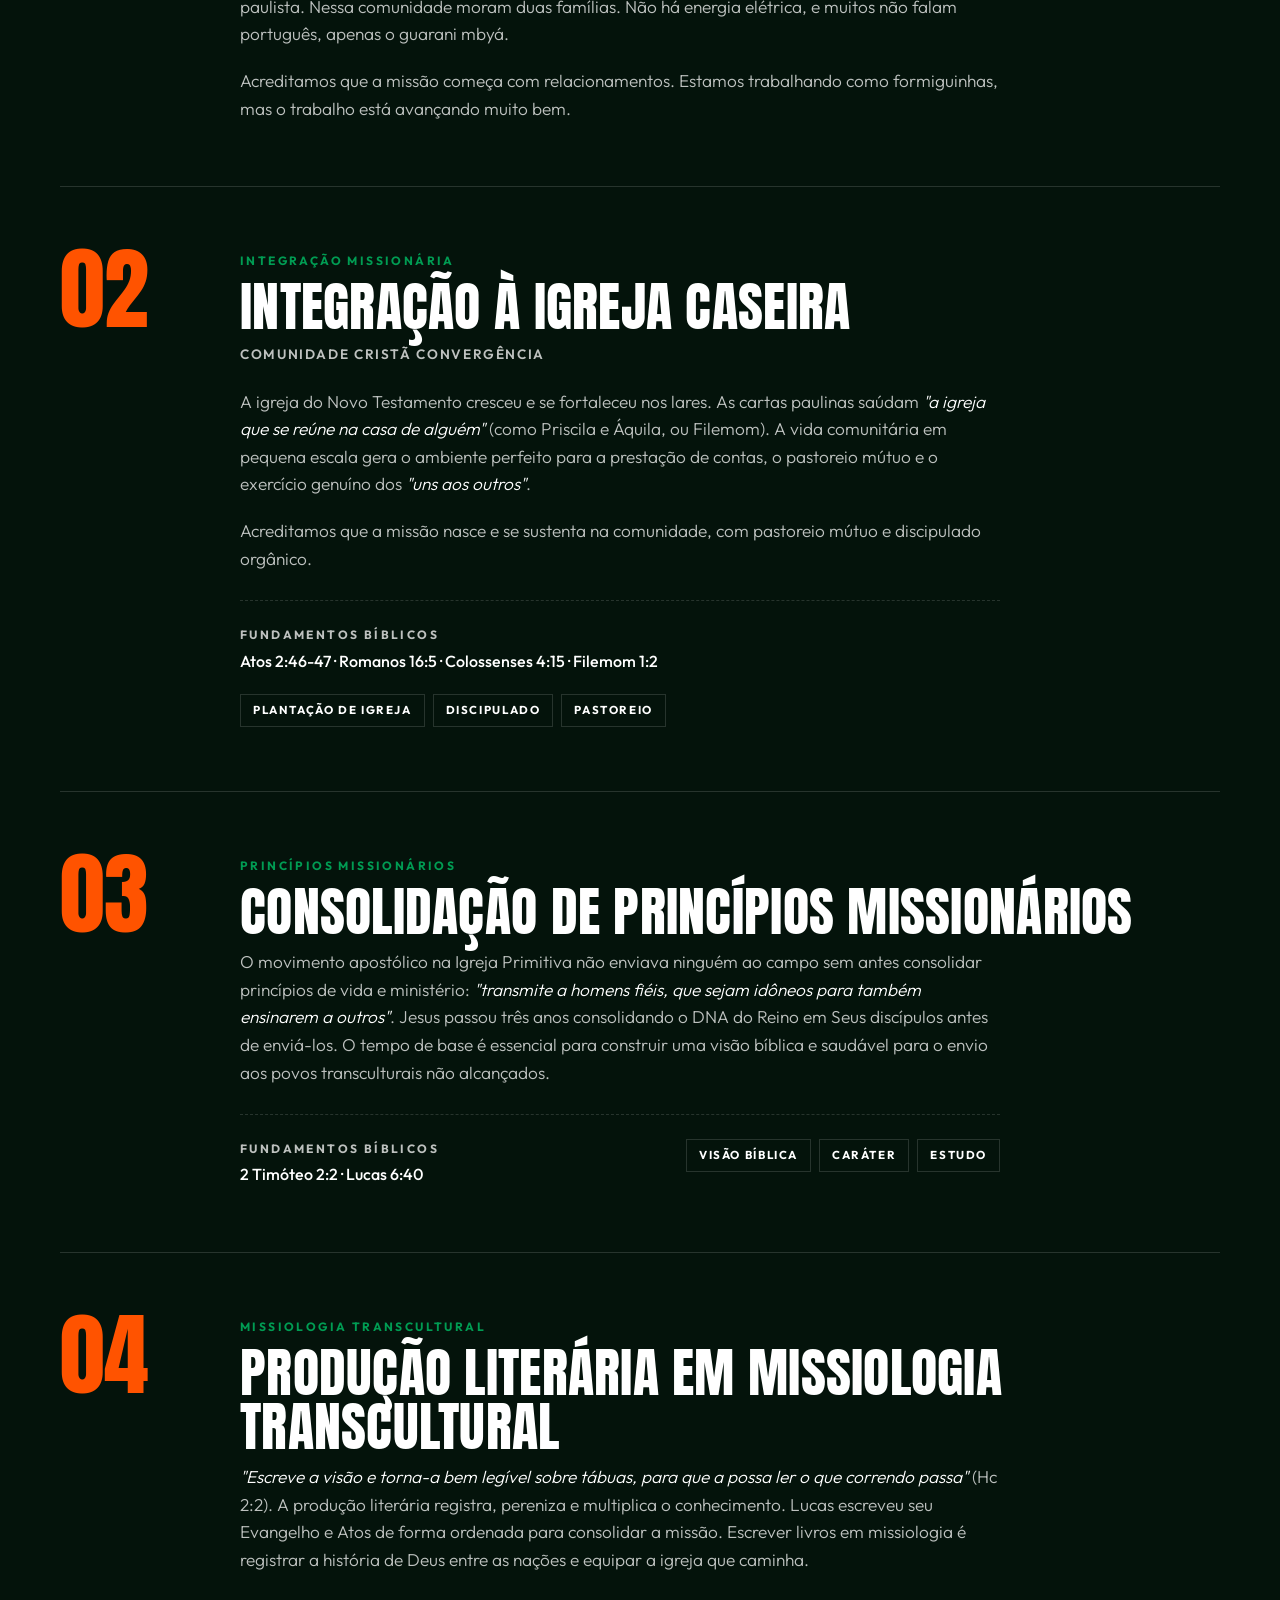
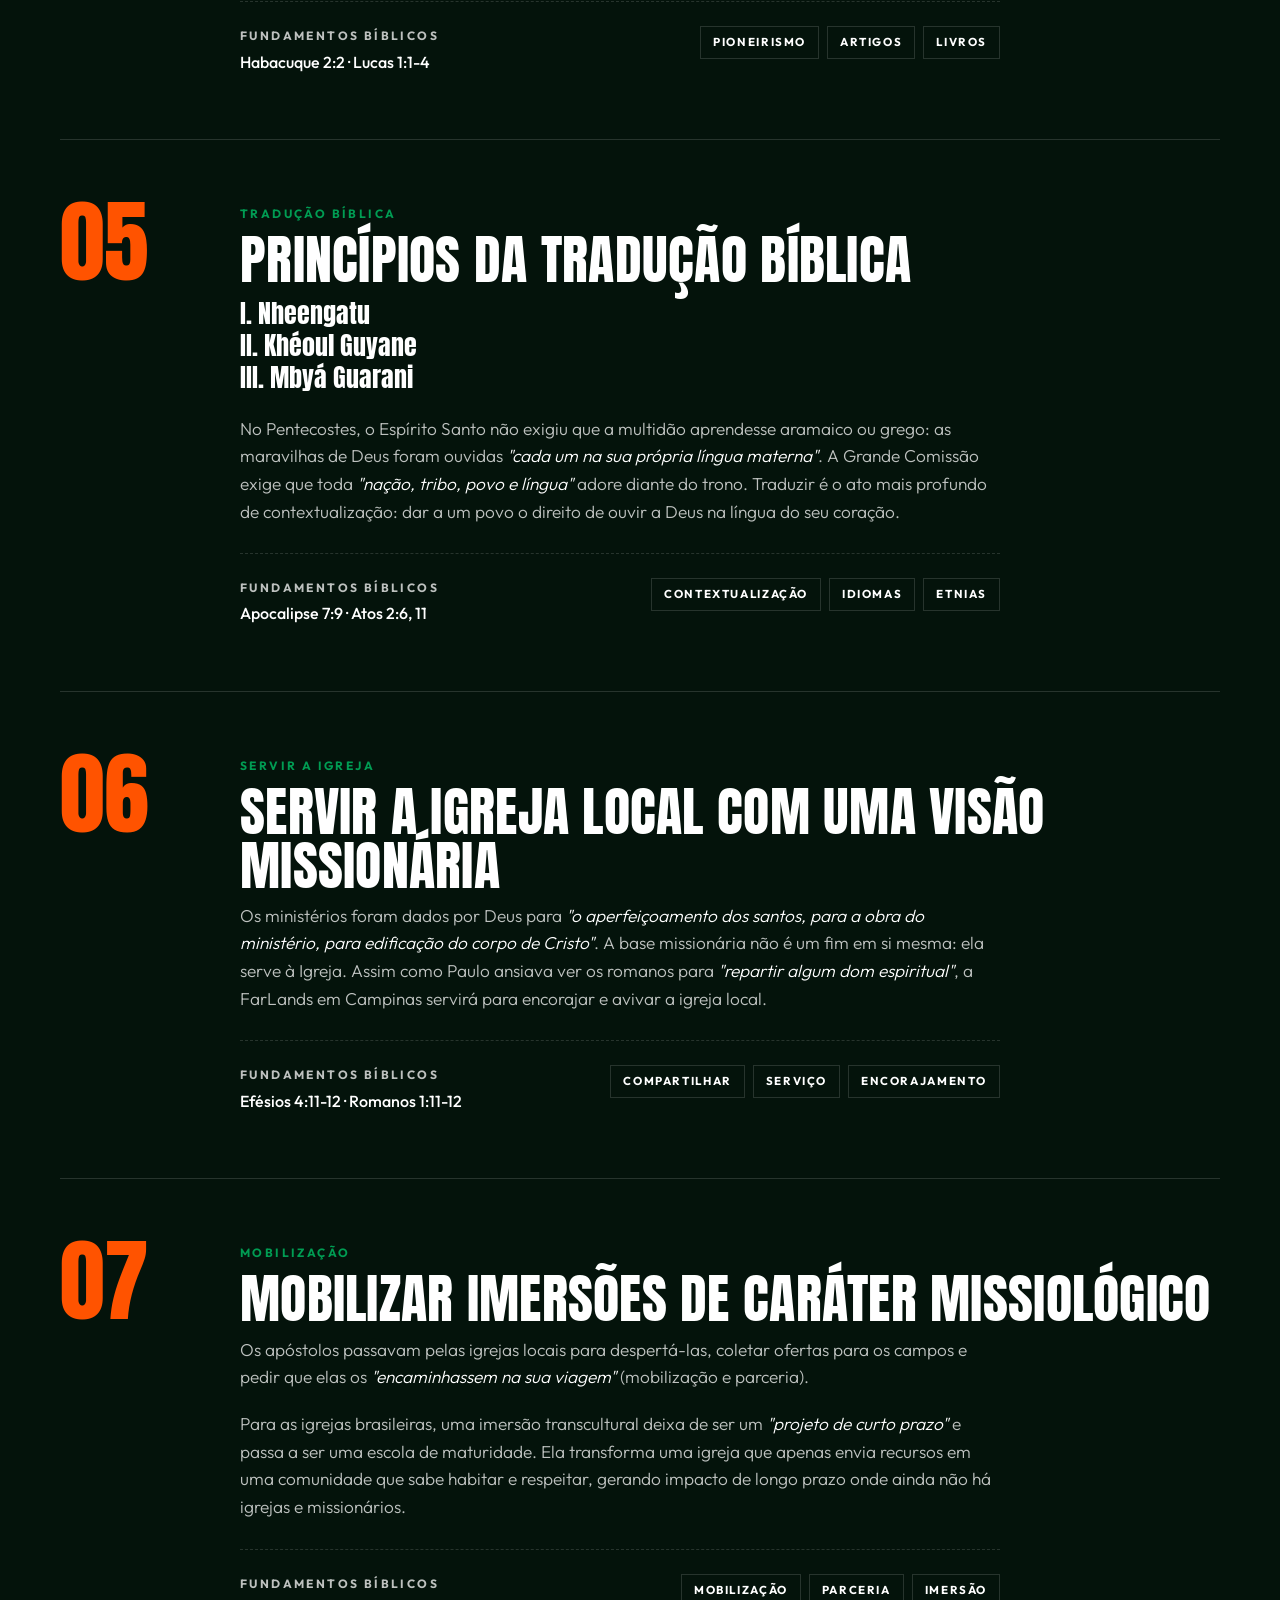
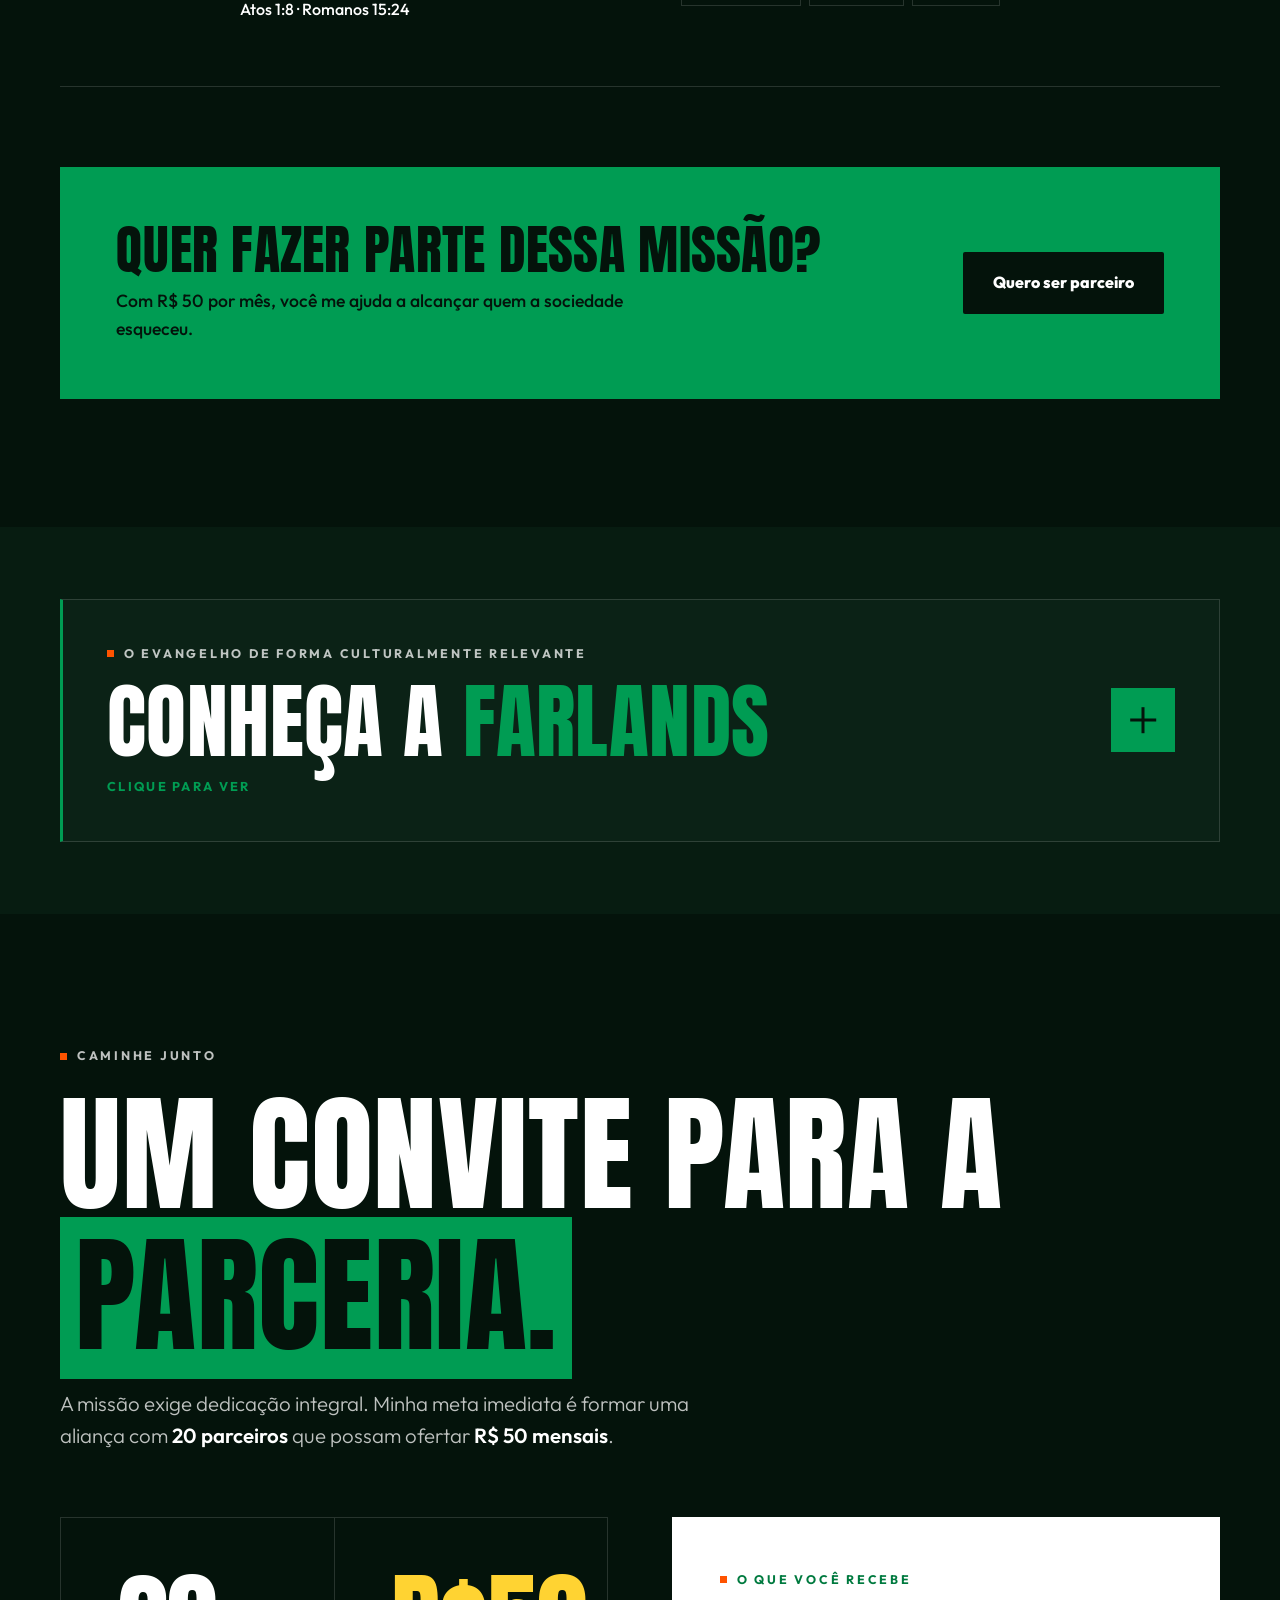
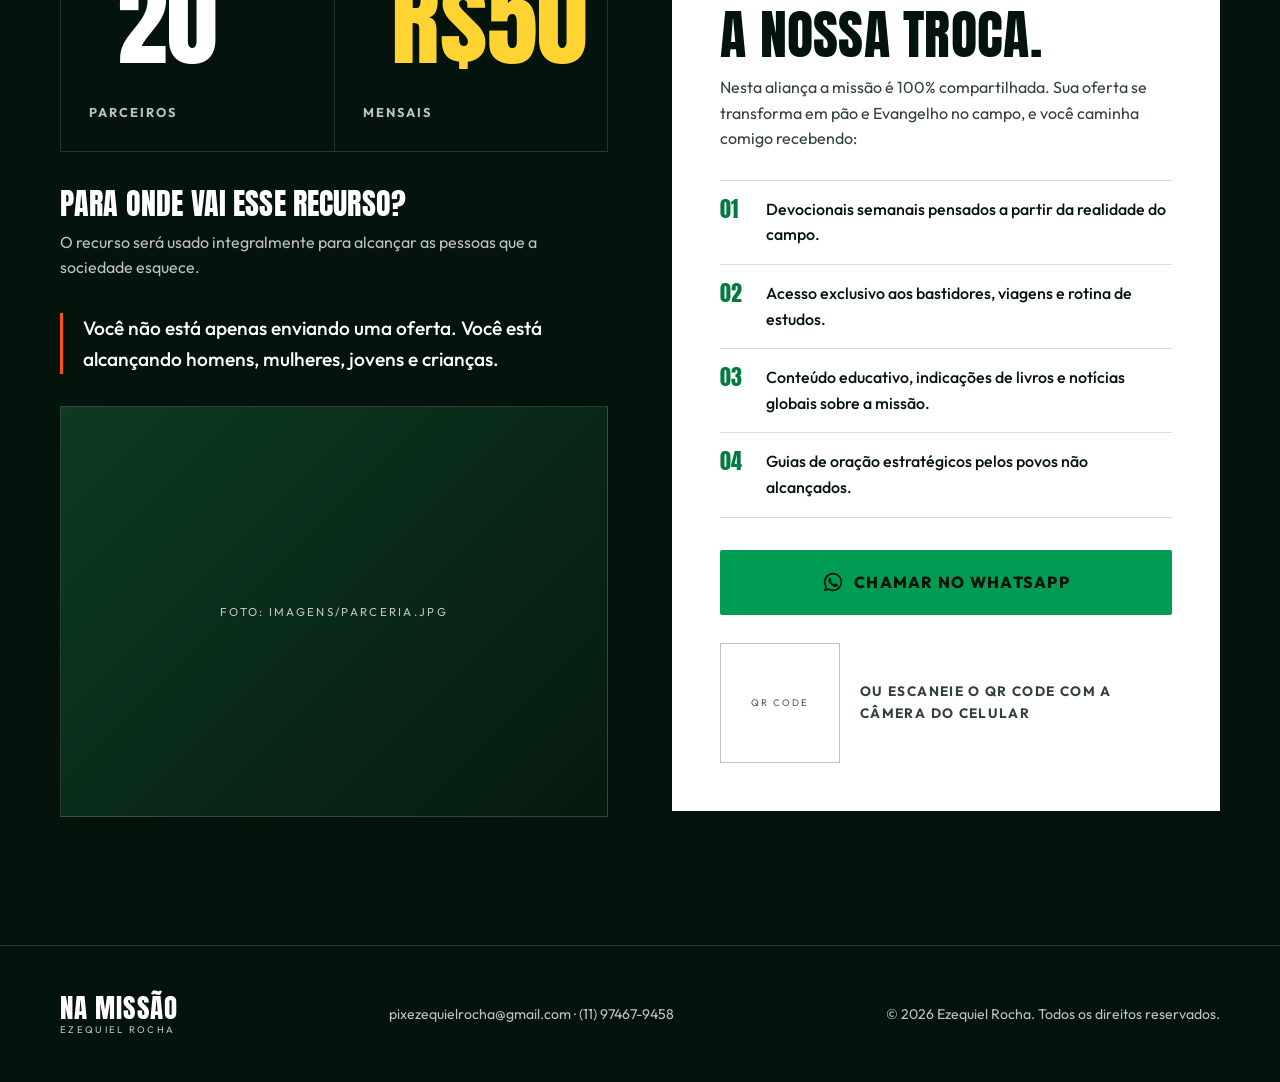
==== commit 090ef84c: "Add profile photo to the 'Quem sou eu' section Same color grade as the gallery; framed on the face. " ====
--- a/site/index.html
+++ b/site/index.html
@@ -69,7 +69,7 @@
         <div class="reveal">
           <div class="photo">
             <span class="ph">Foto: imagens/perfil.jpg</span>
-            <img src="imagens/perfil.jpg" alt="Ezequiel Rocha" onerror="this.remove()">
+            <img src="imagens/perfil.jpg" alt="Retrato de Ezequiel Rocha" style="object-position: center 30%" onerror="this.remove()">
           </div>
         </div>
         <div class="reveal">
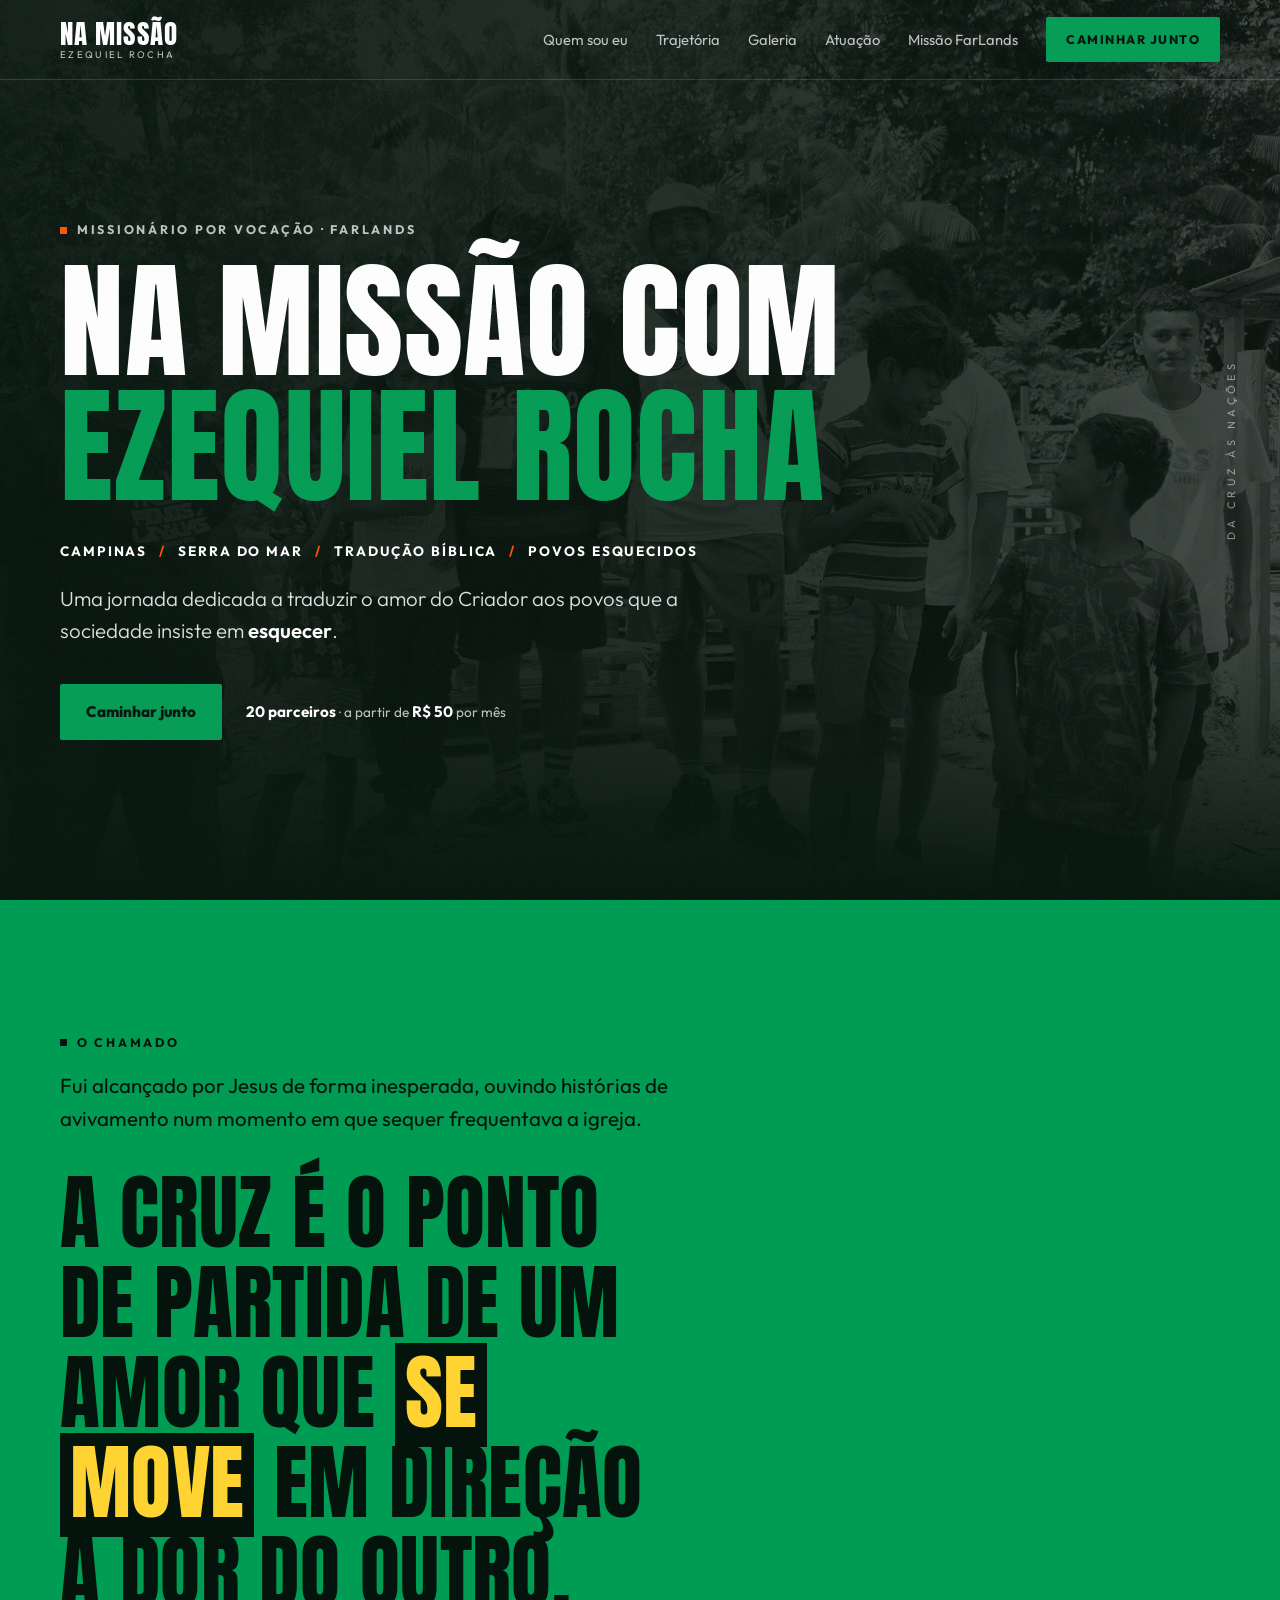
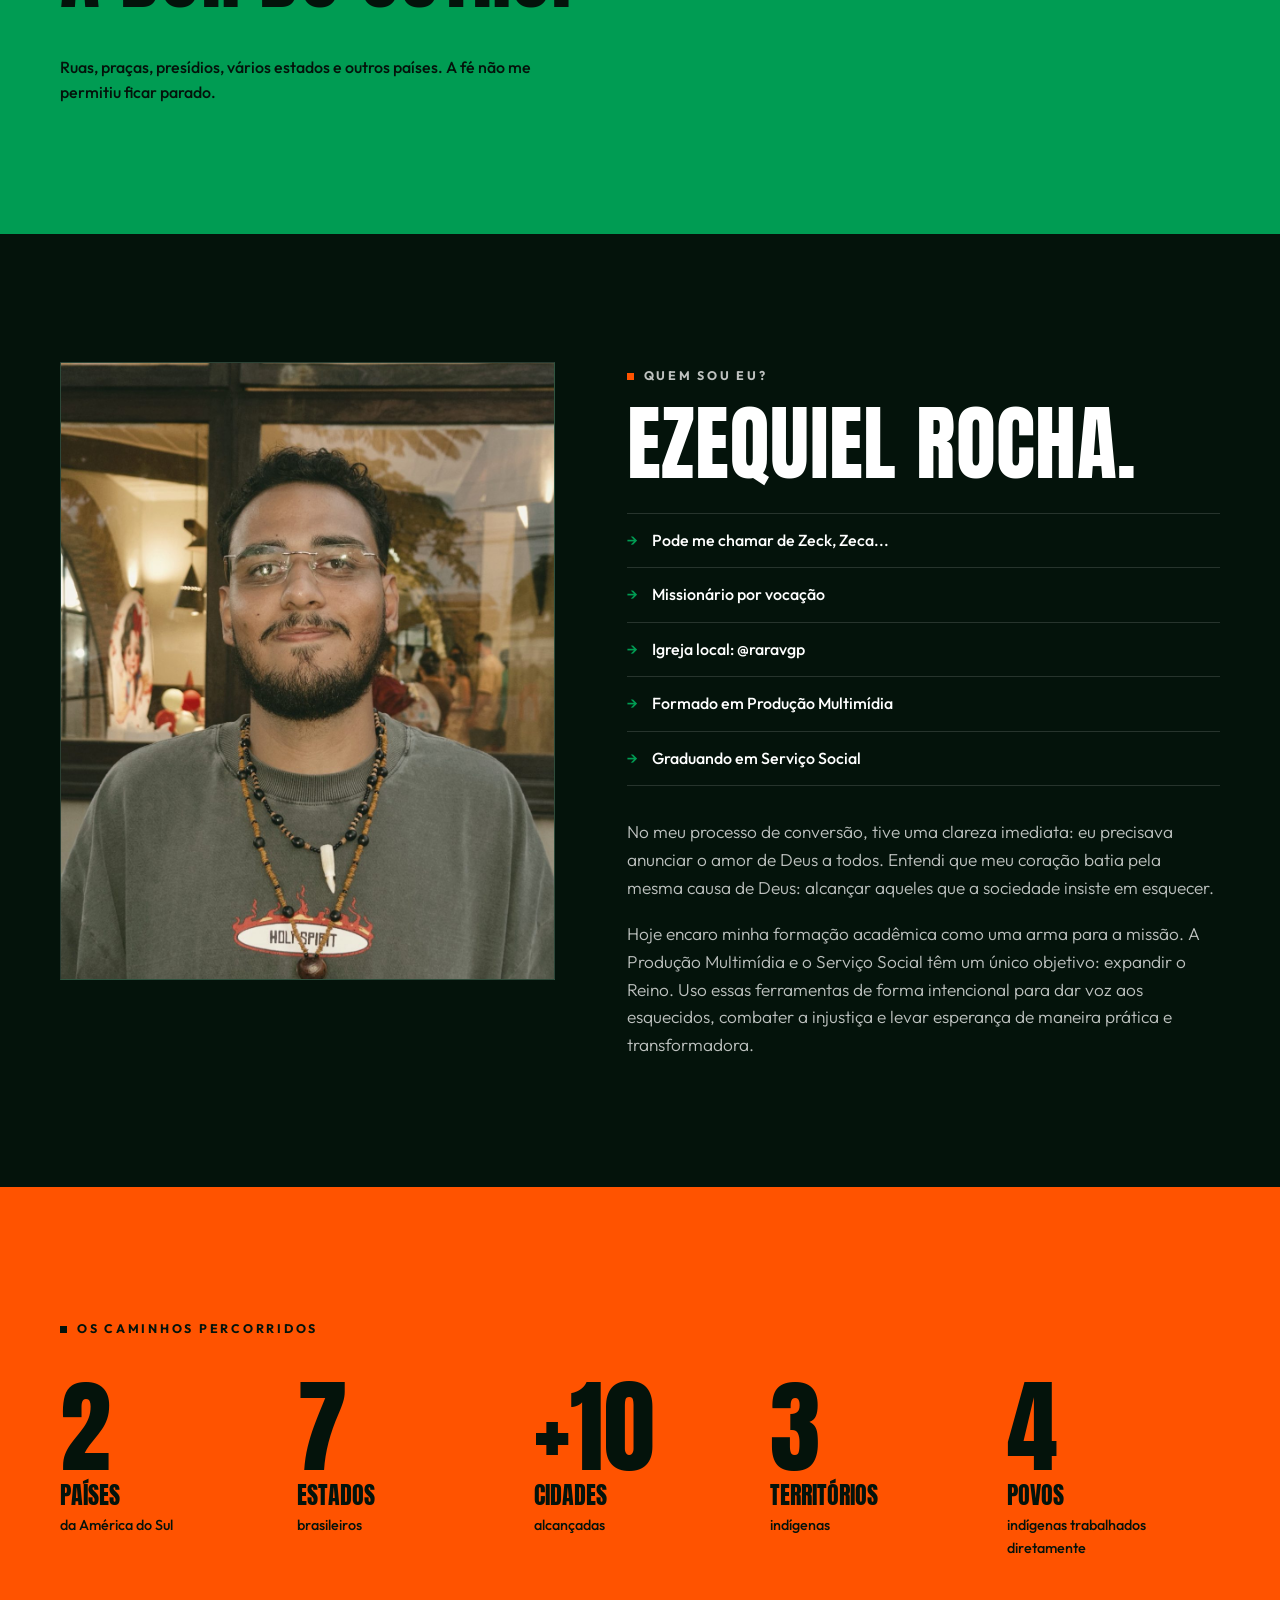
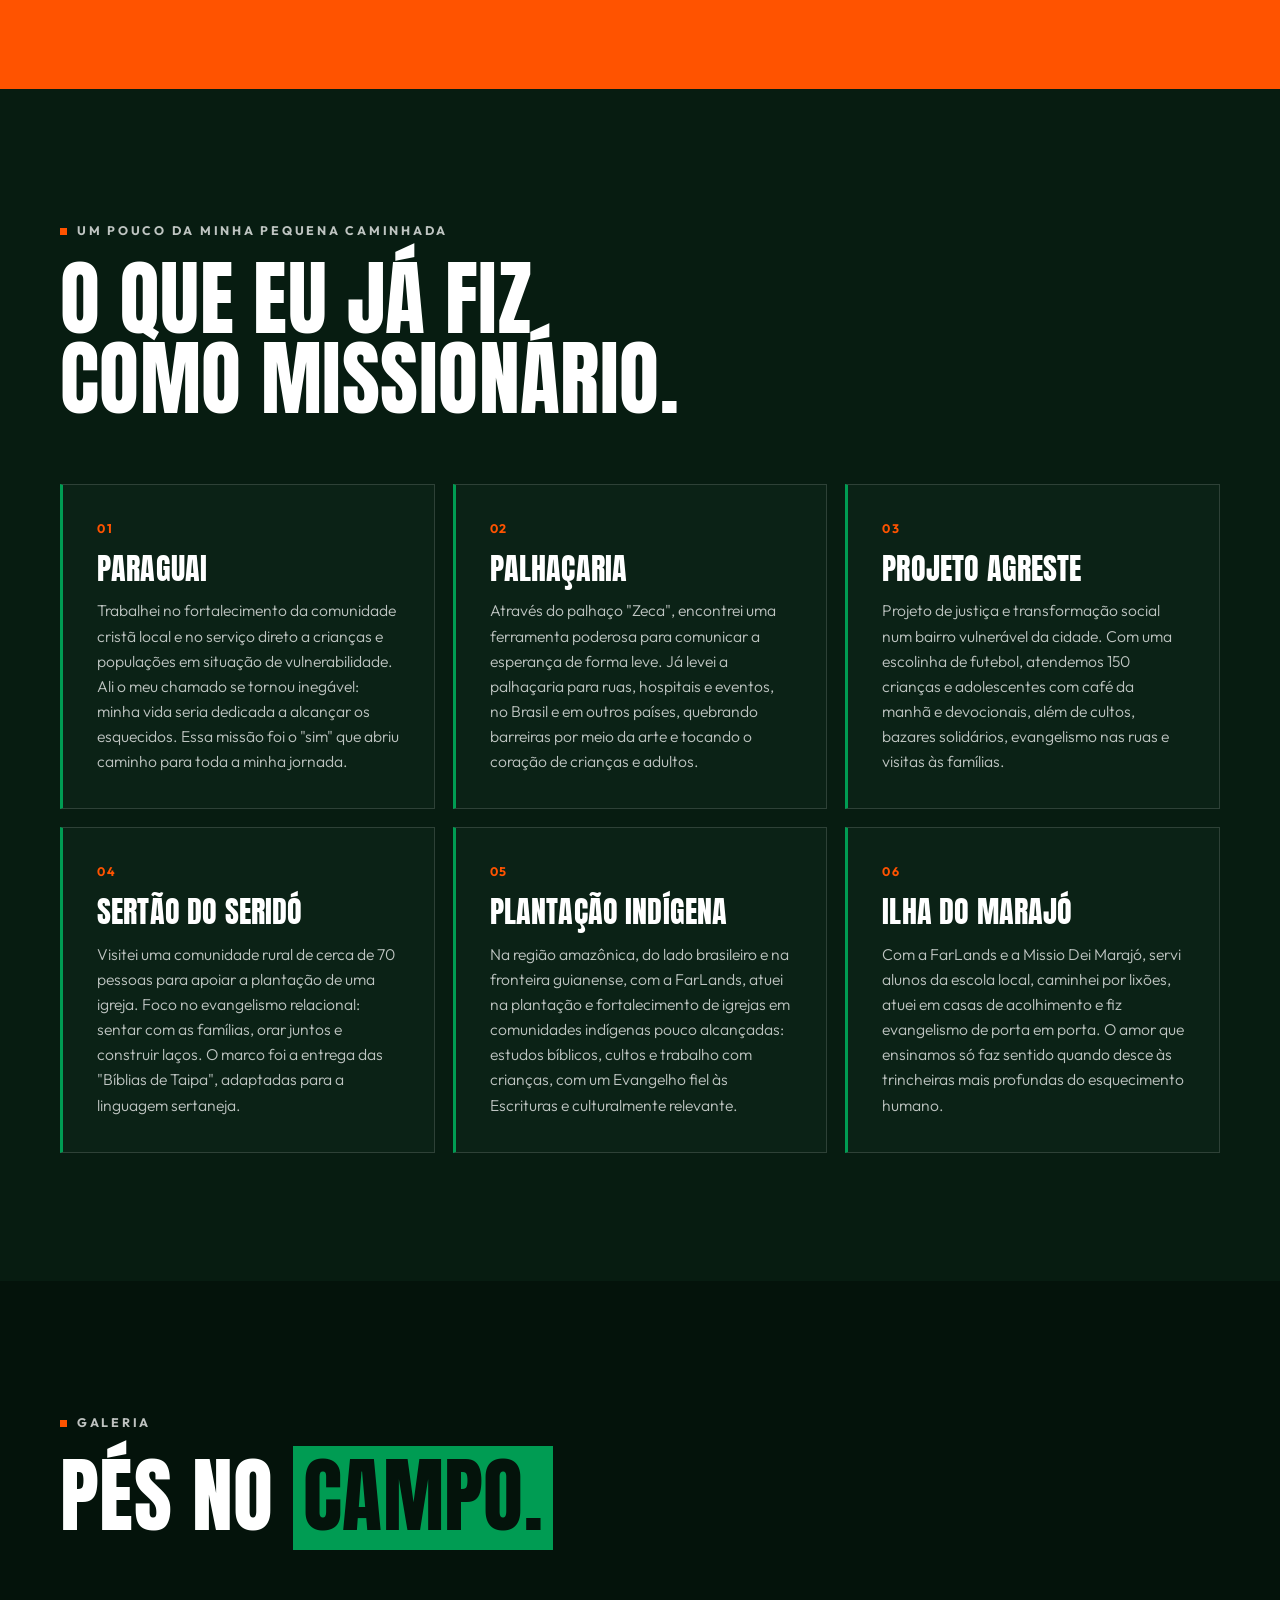
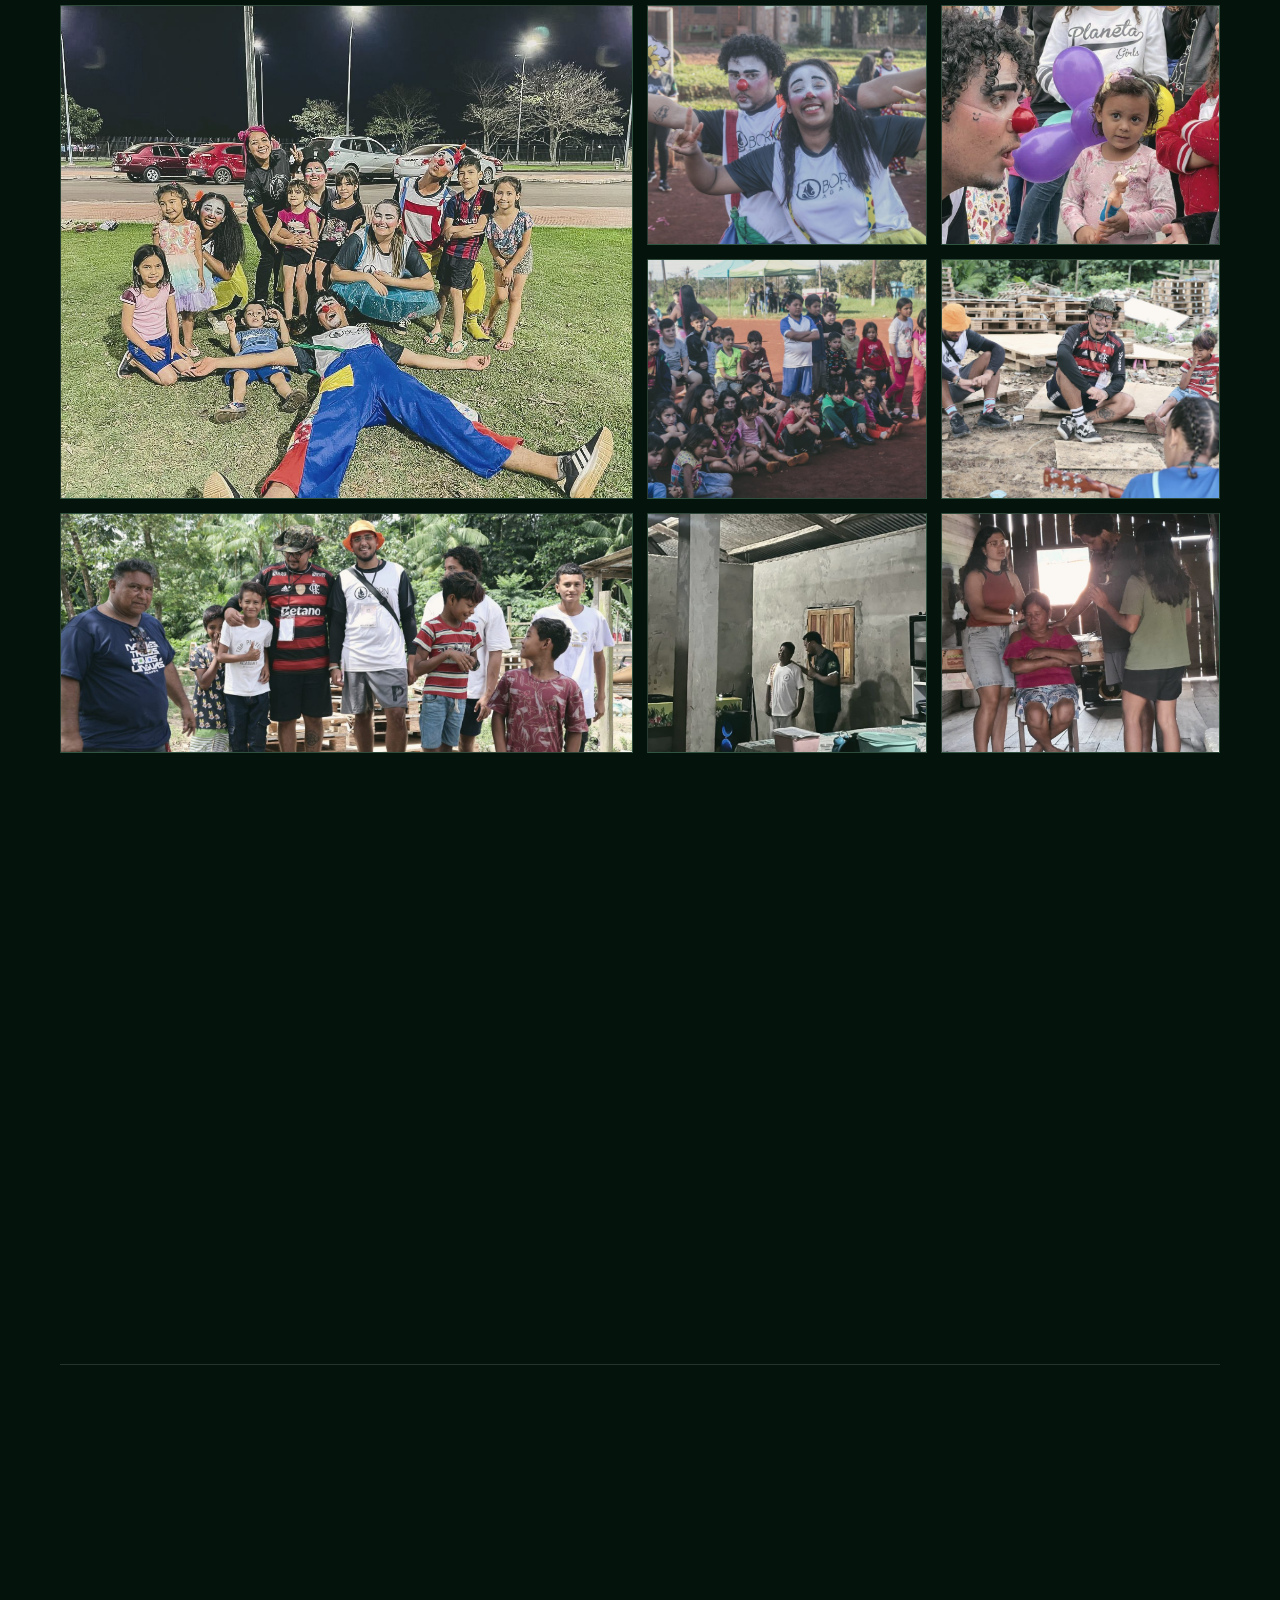
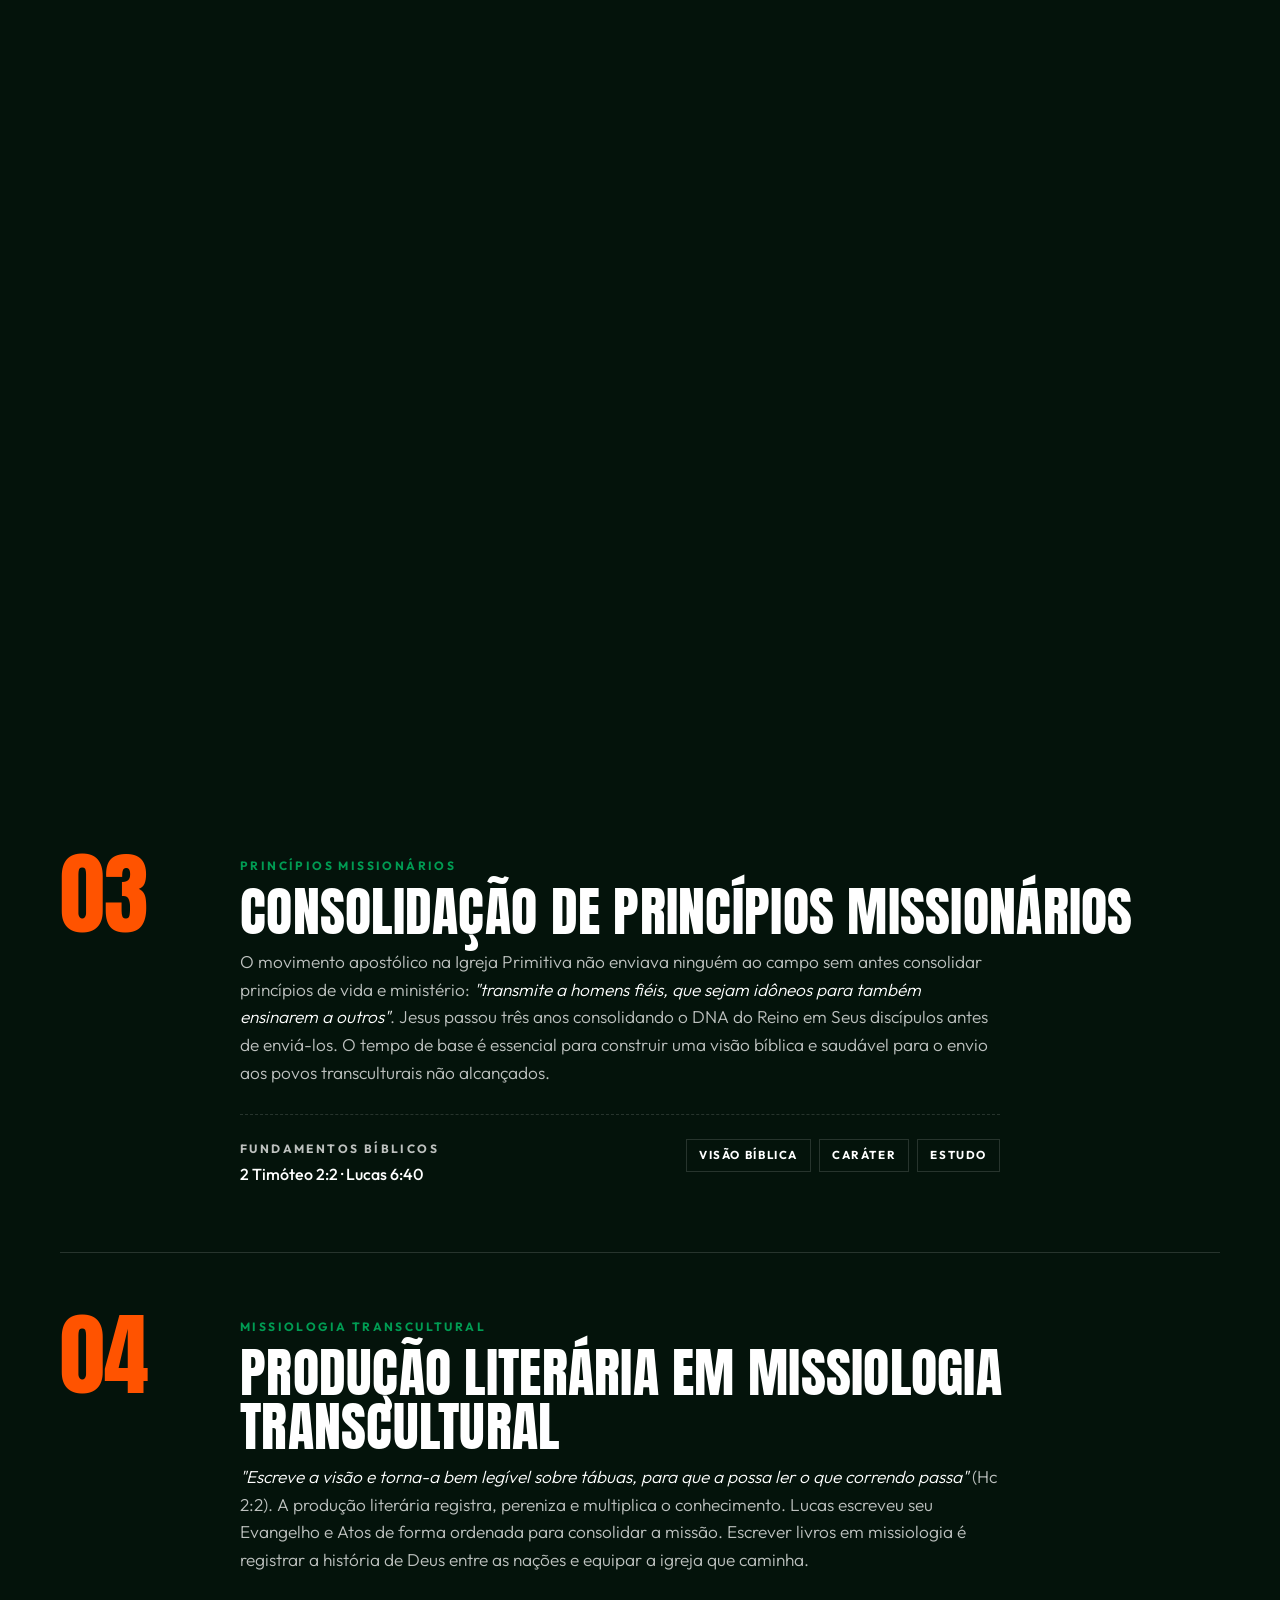
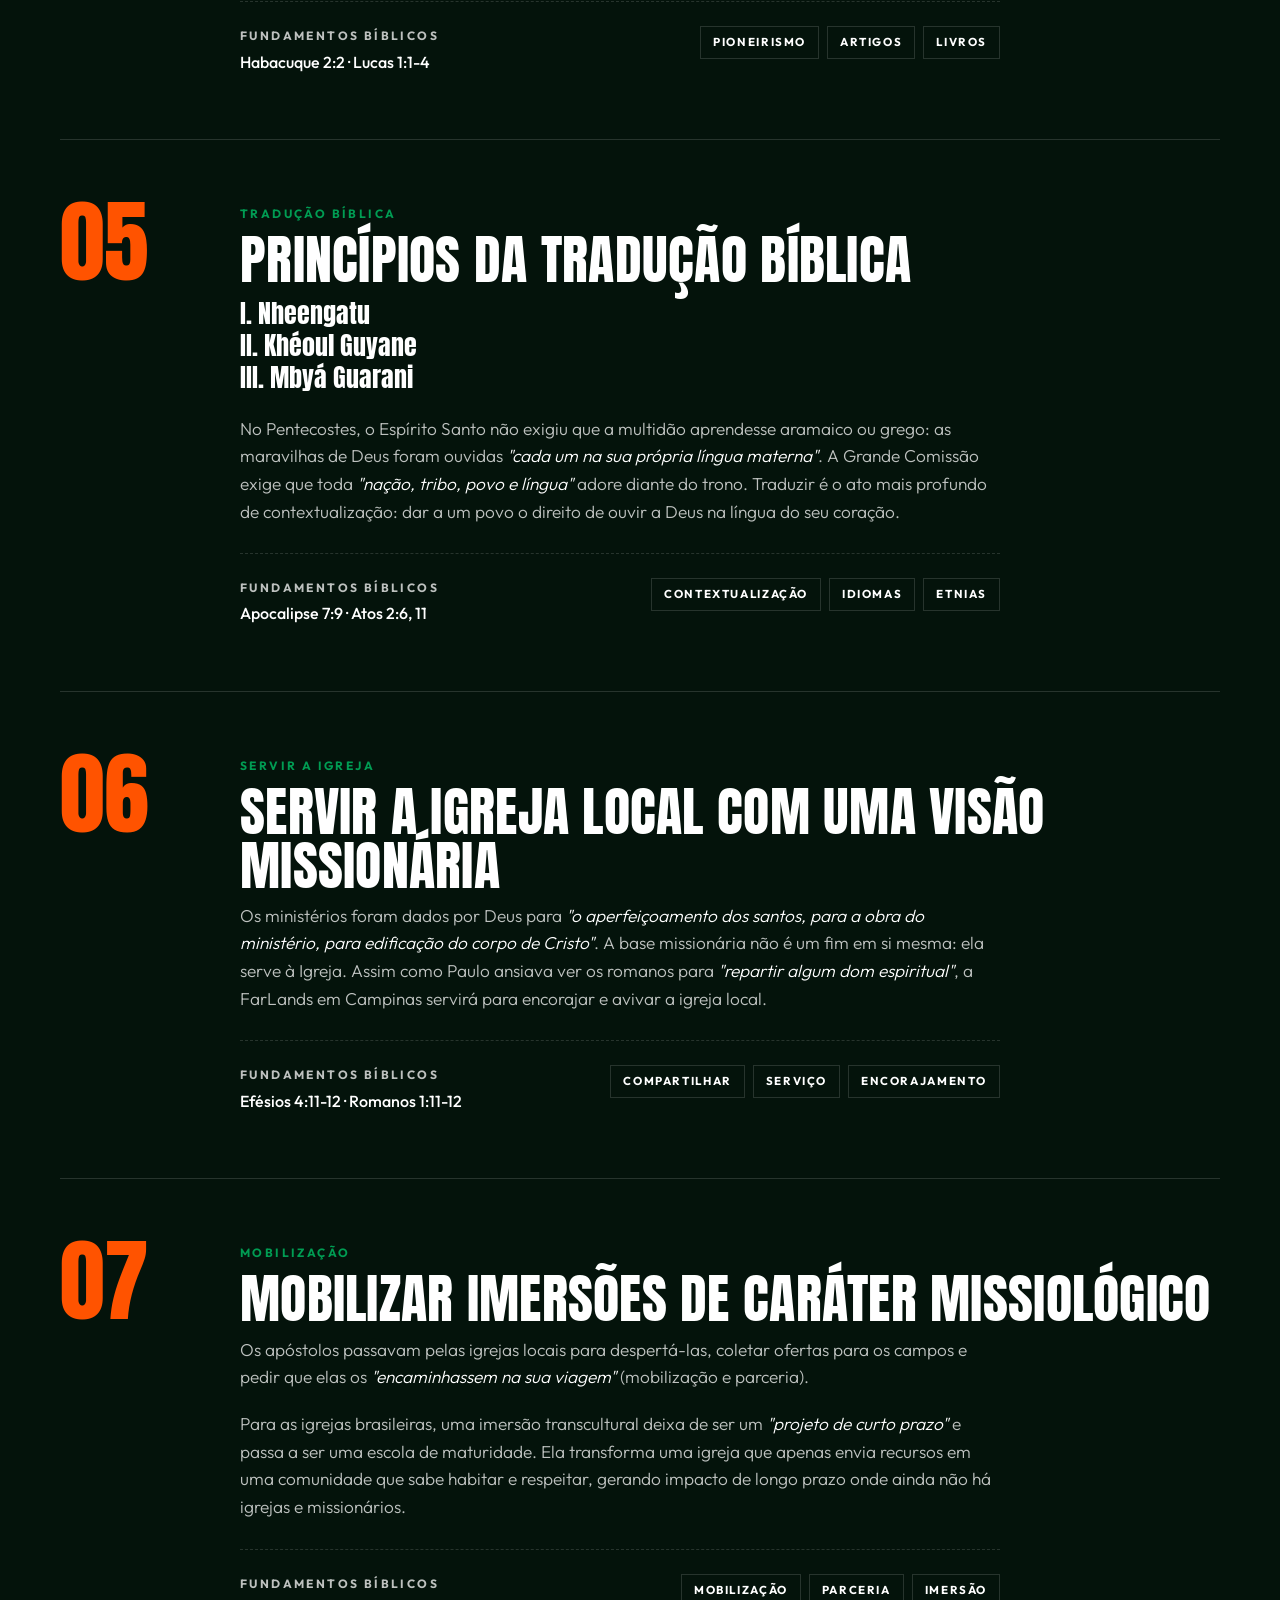
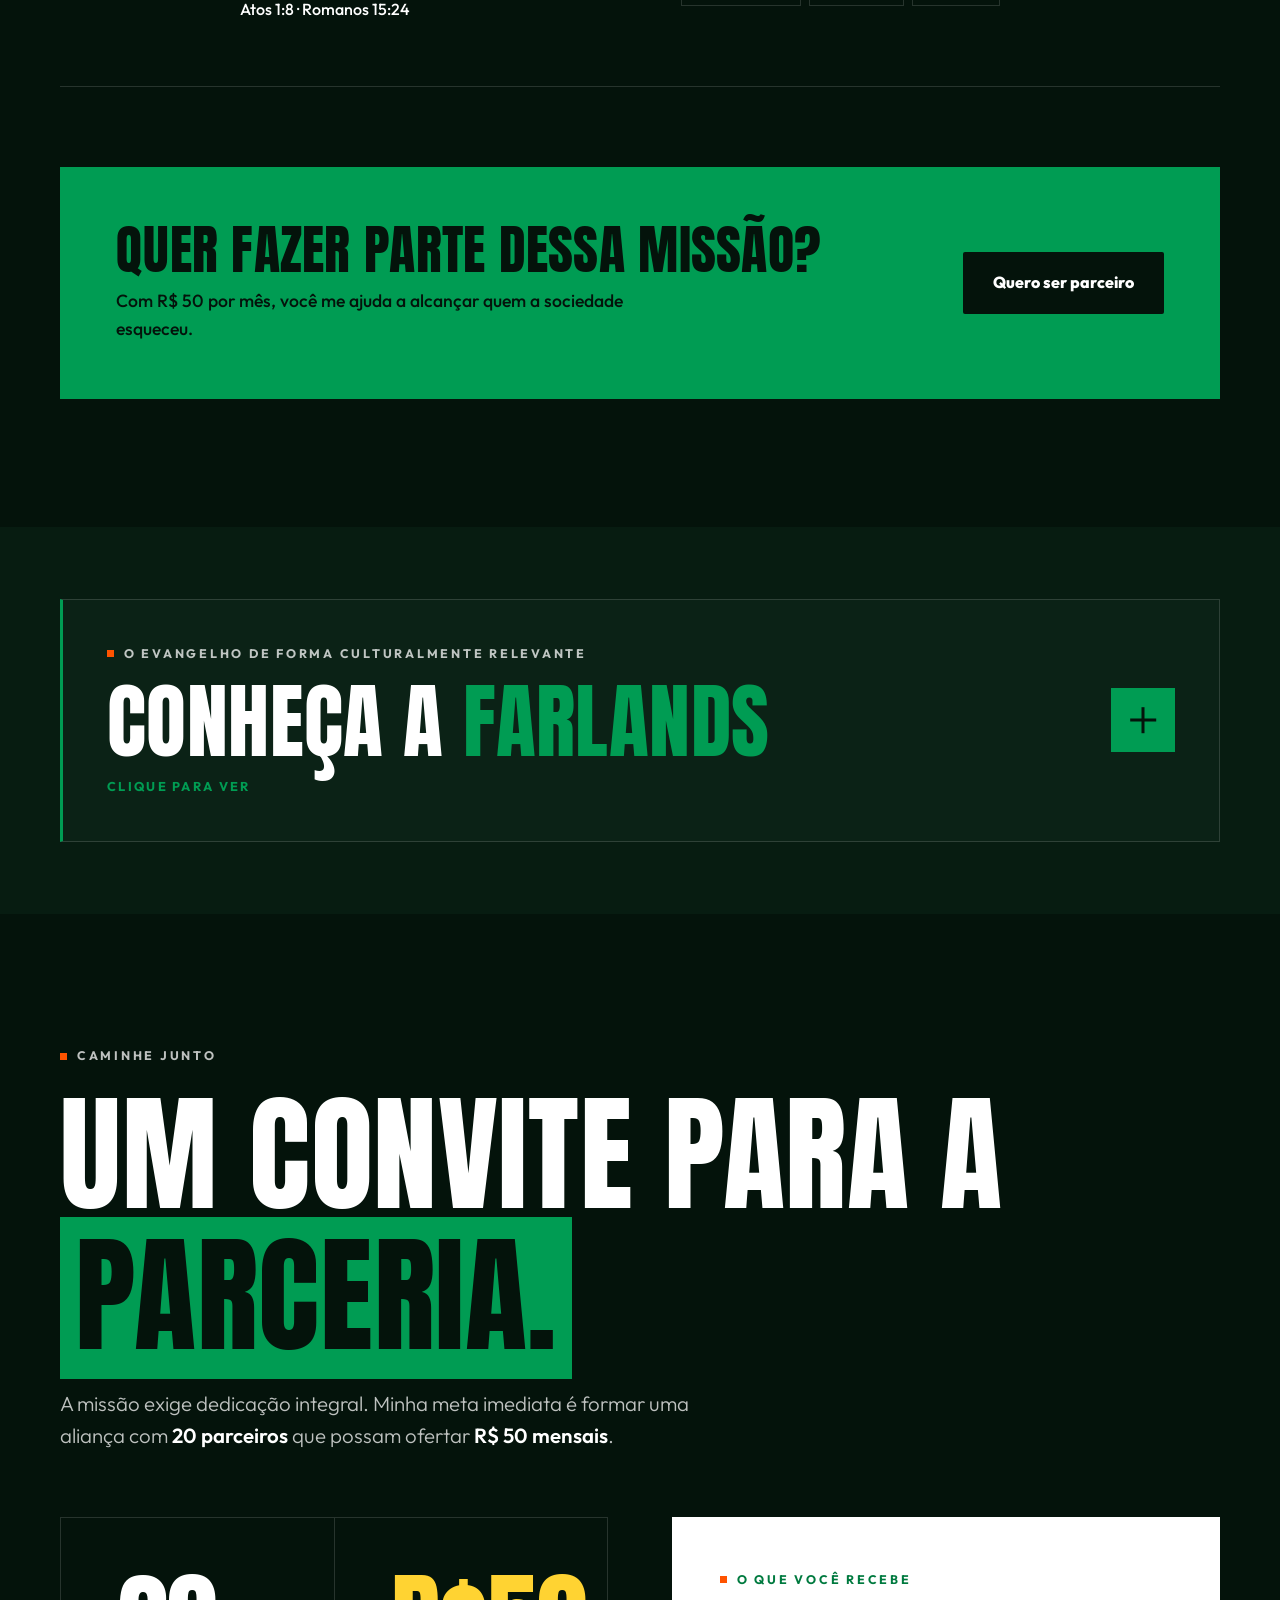
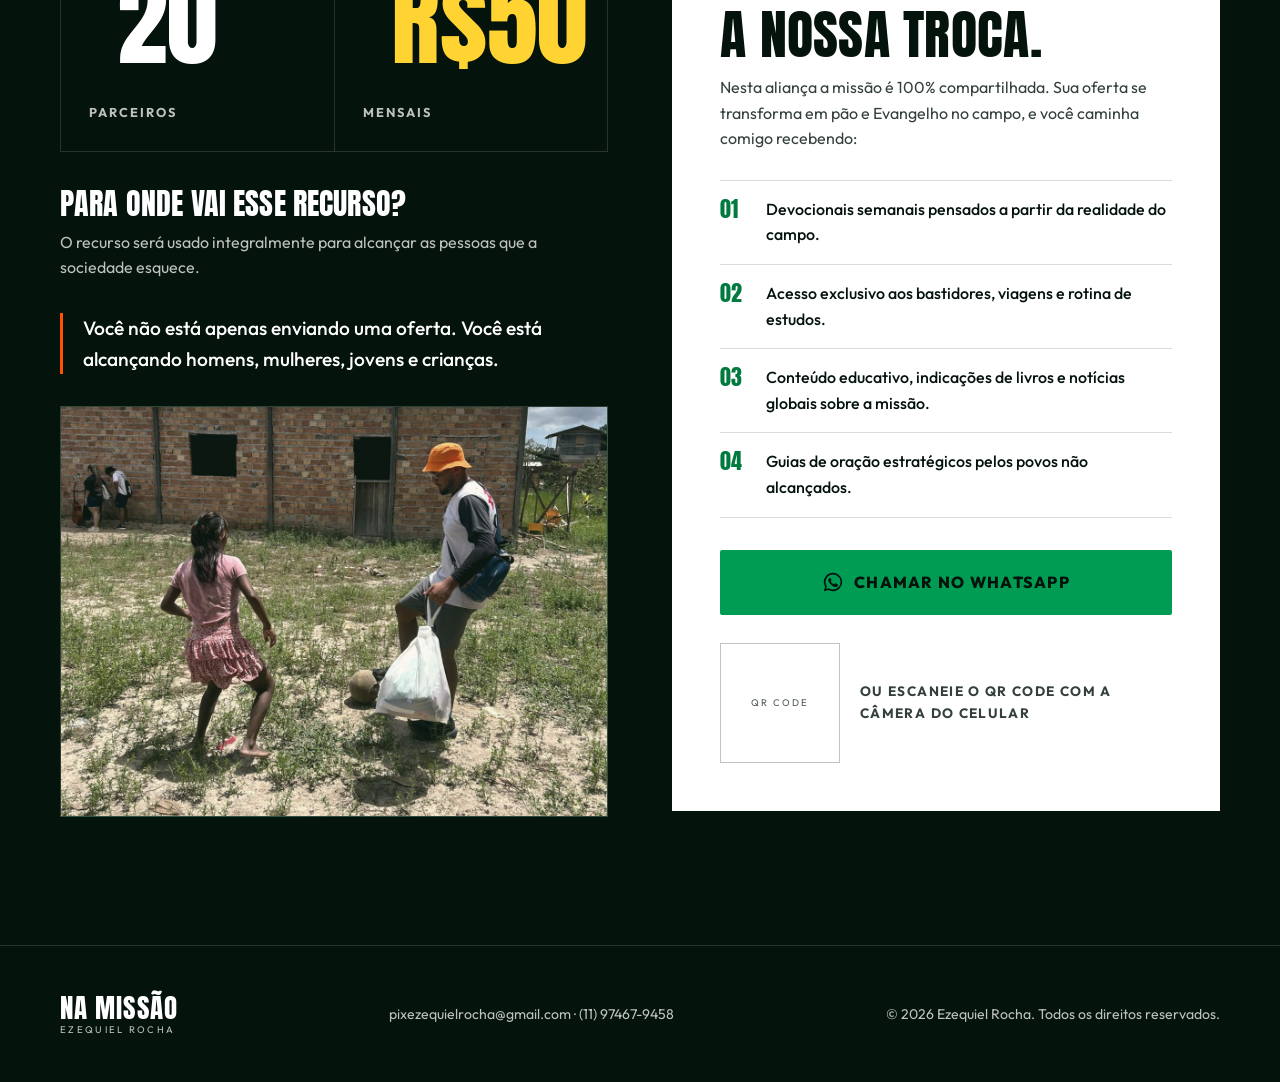
==== commit e6e15500: "Add partnership photo Same color grade as the gallery; framed on the people.  Co-Authored-By: Claude" ====
--- a/site/index.html
+++ b/site/index.html
@@ -432,7 +432,7 @@
             <p class="impact">Você não está apenas enviando uma oferta. Você está alcançando homens, mulheres, jovens e crianças.</p>
             <div class="photo">
               <span class="ph">Foto: imagens/parceria.jpg</span>
-              <img src="imagens/parceria.jpg" alt="Ezequiel Rocha no campo missionário" onerror="this.remove()">
+              <img src="imagens/parceria.jpg" alt="Missionário jogando bola com uma menina em frente a uma construção de tijolos" style="object-position: center 64%" onerror="this.remove()">
             </div>
           </div>
 
--- a/site/style.css
+++ b/site/style.css
@@ -180,11 +180,11 @@
   overflow: hidden;
 }
 .hero-bg { position: absolute; inset: 0; }
-.hero-bg img { width: 100%; height: 100%; object-fit: cover; filter: grayscale(1) contrast(1.15); }
+.hero-bg img { width: 100%; height: 100%; object-fit: cover; filter: grayscale(1) contrast(1.05) brightness(0.62); }
 .hero-bg::after {
   content: ''; position: absolute; inset: 0;
   background:
-    linear-gradient(90deg, rgba(4, 19, 11, 0.94) 0%, rgba(4, 19, 11, 0.78) 60%, rgba(4, 19, 11, 0.62) 100%),
+    linear-gradient(90deg, rgba(4, 19, 11, 0.92) 0%, rgba(4, 19, 11, 0.8) 60%, rgba(4, 19, 11, 0.6) 100%),
     linear-gradient(0deg, rgba(4, 19, 11, 1) 0%, rgba(4, 19, 11, 0) 30%);
 }
 /* grade sutil, visível quando ainda não há foto */
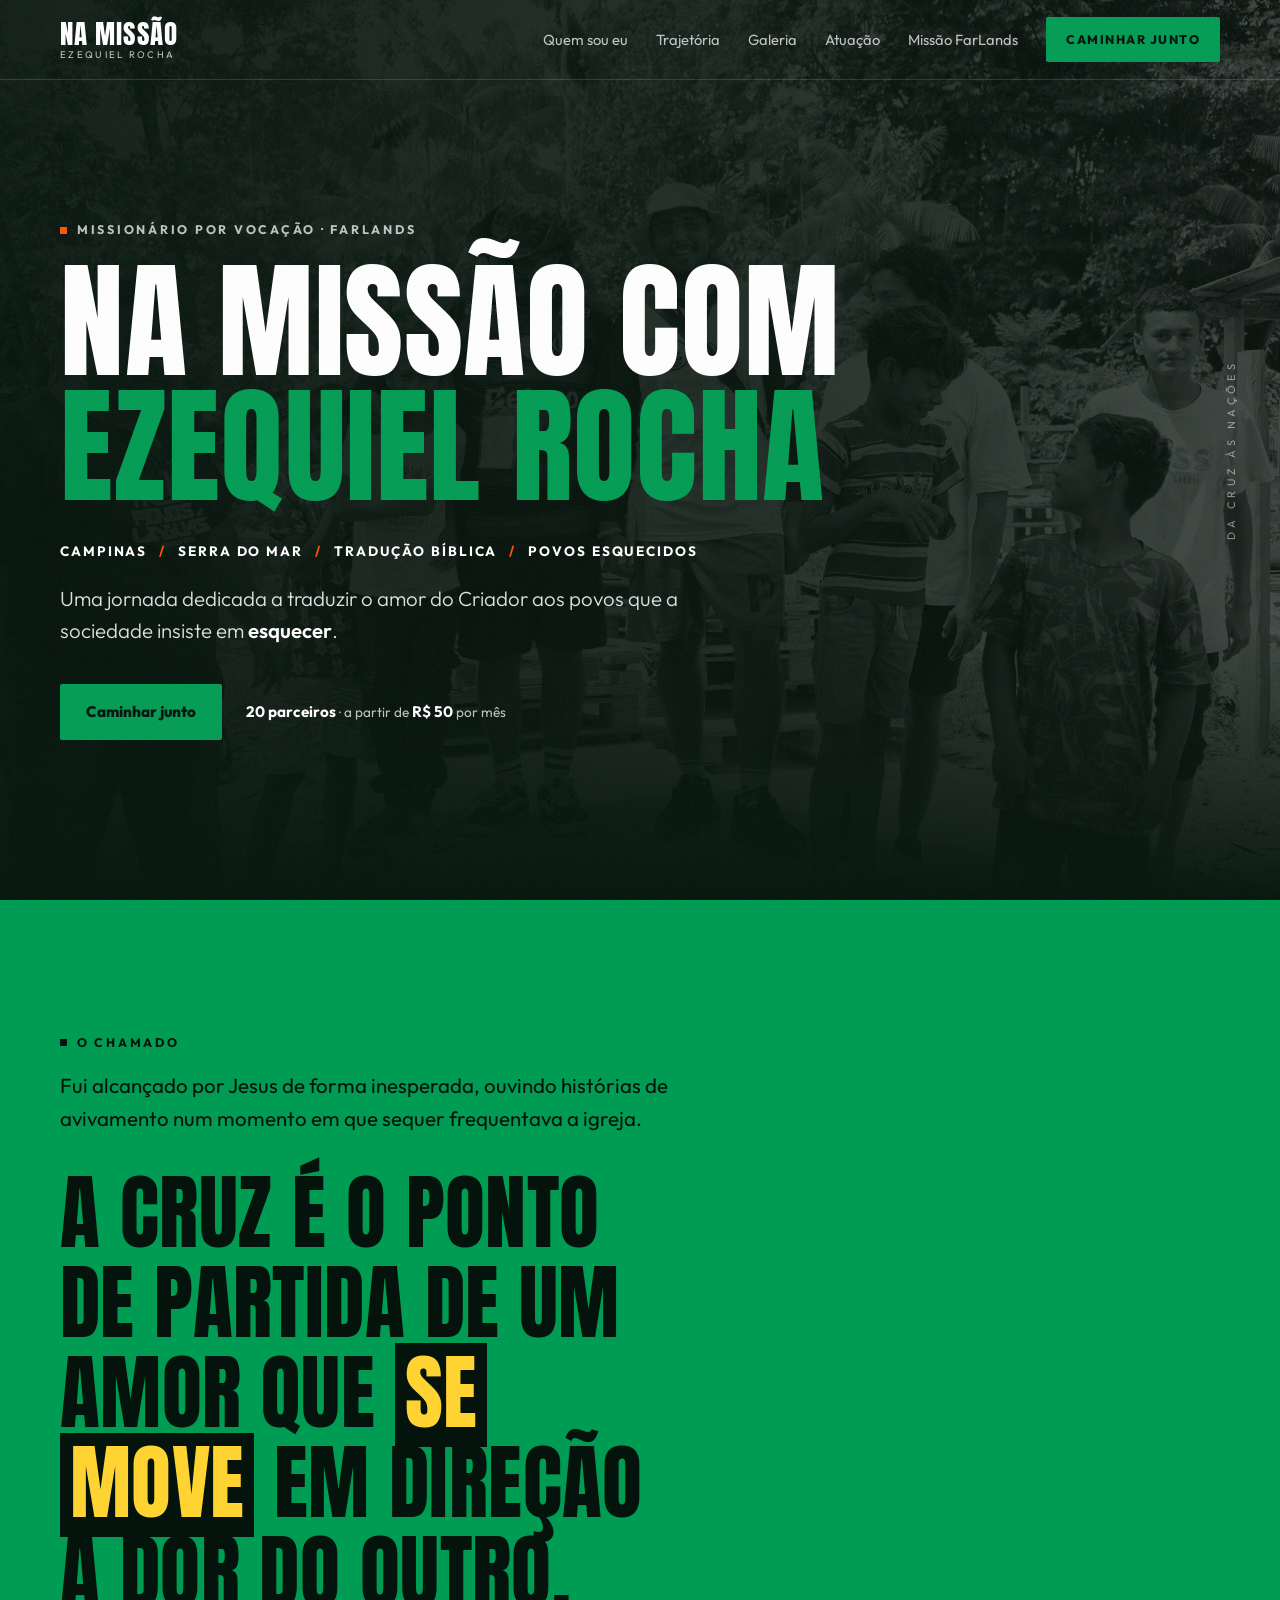
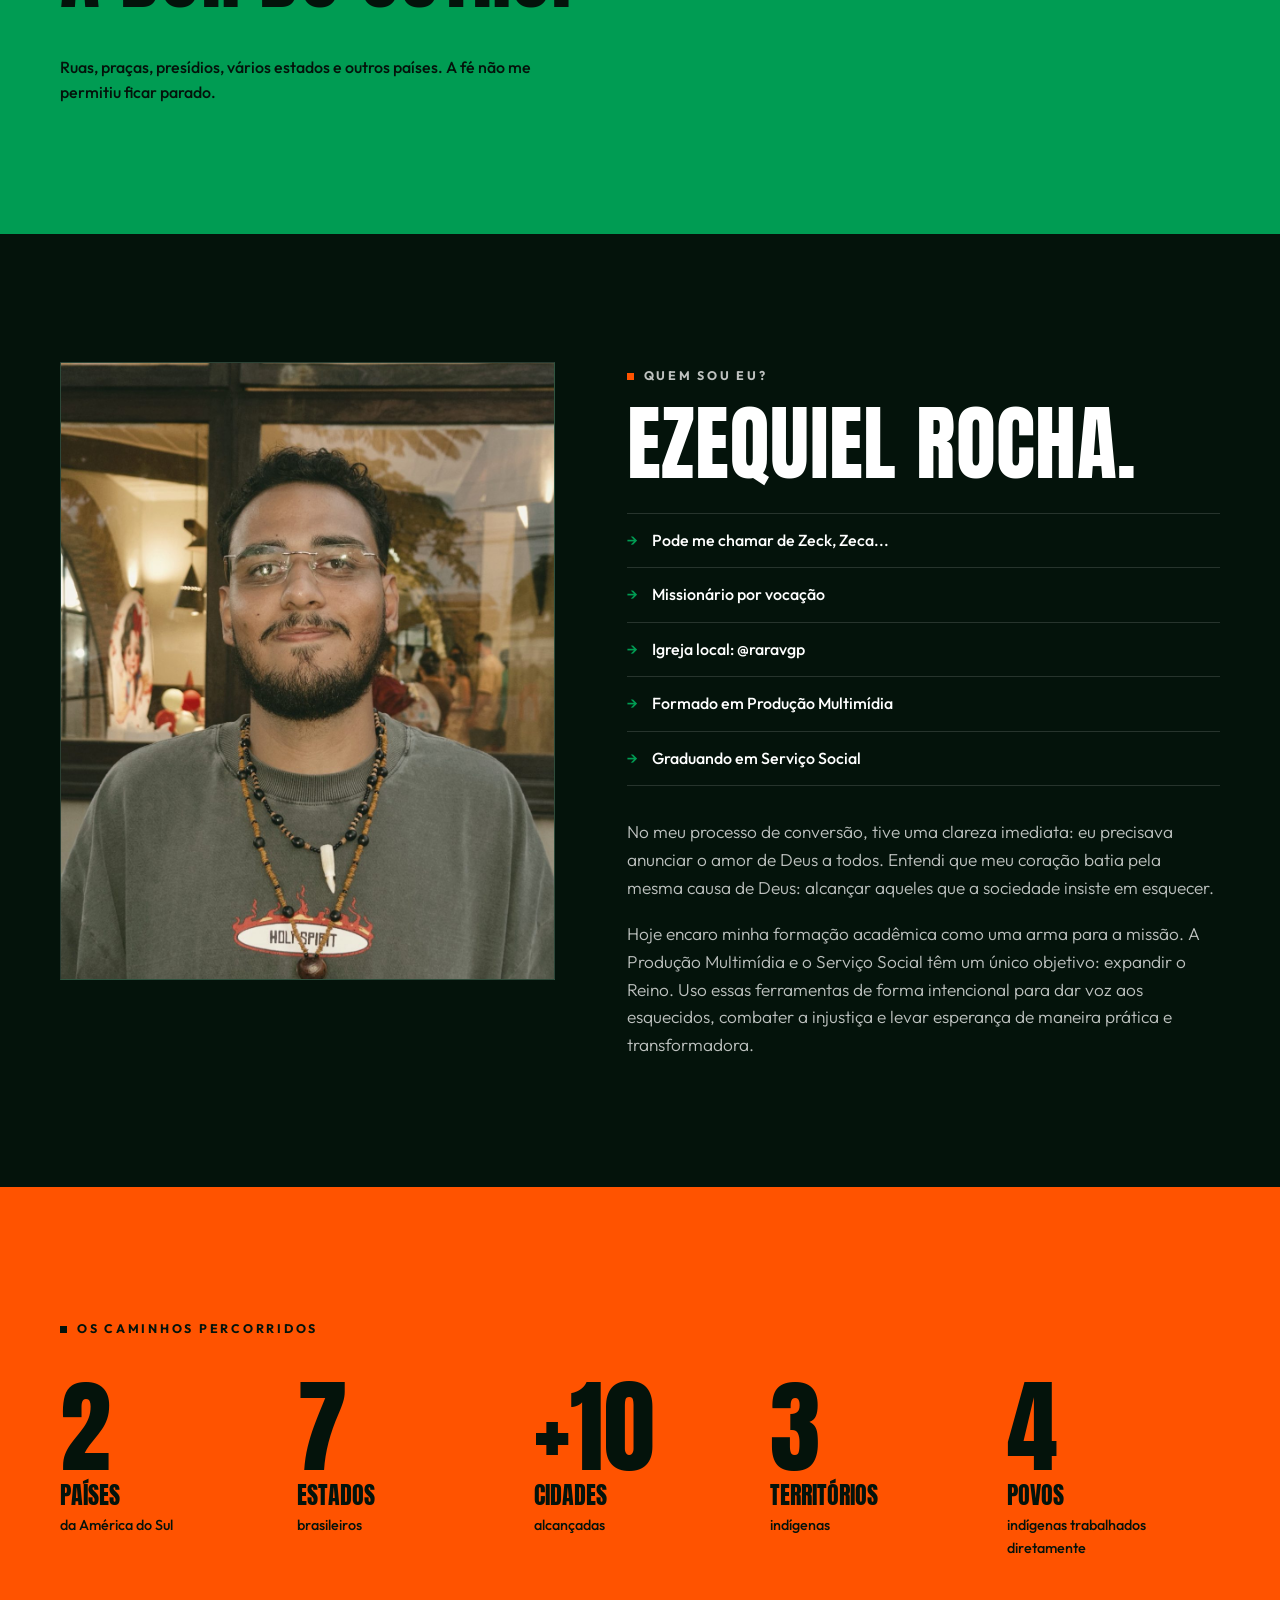
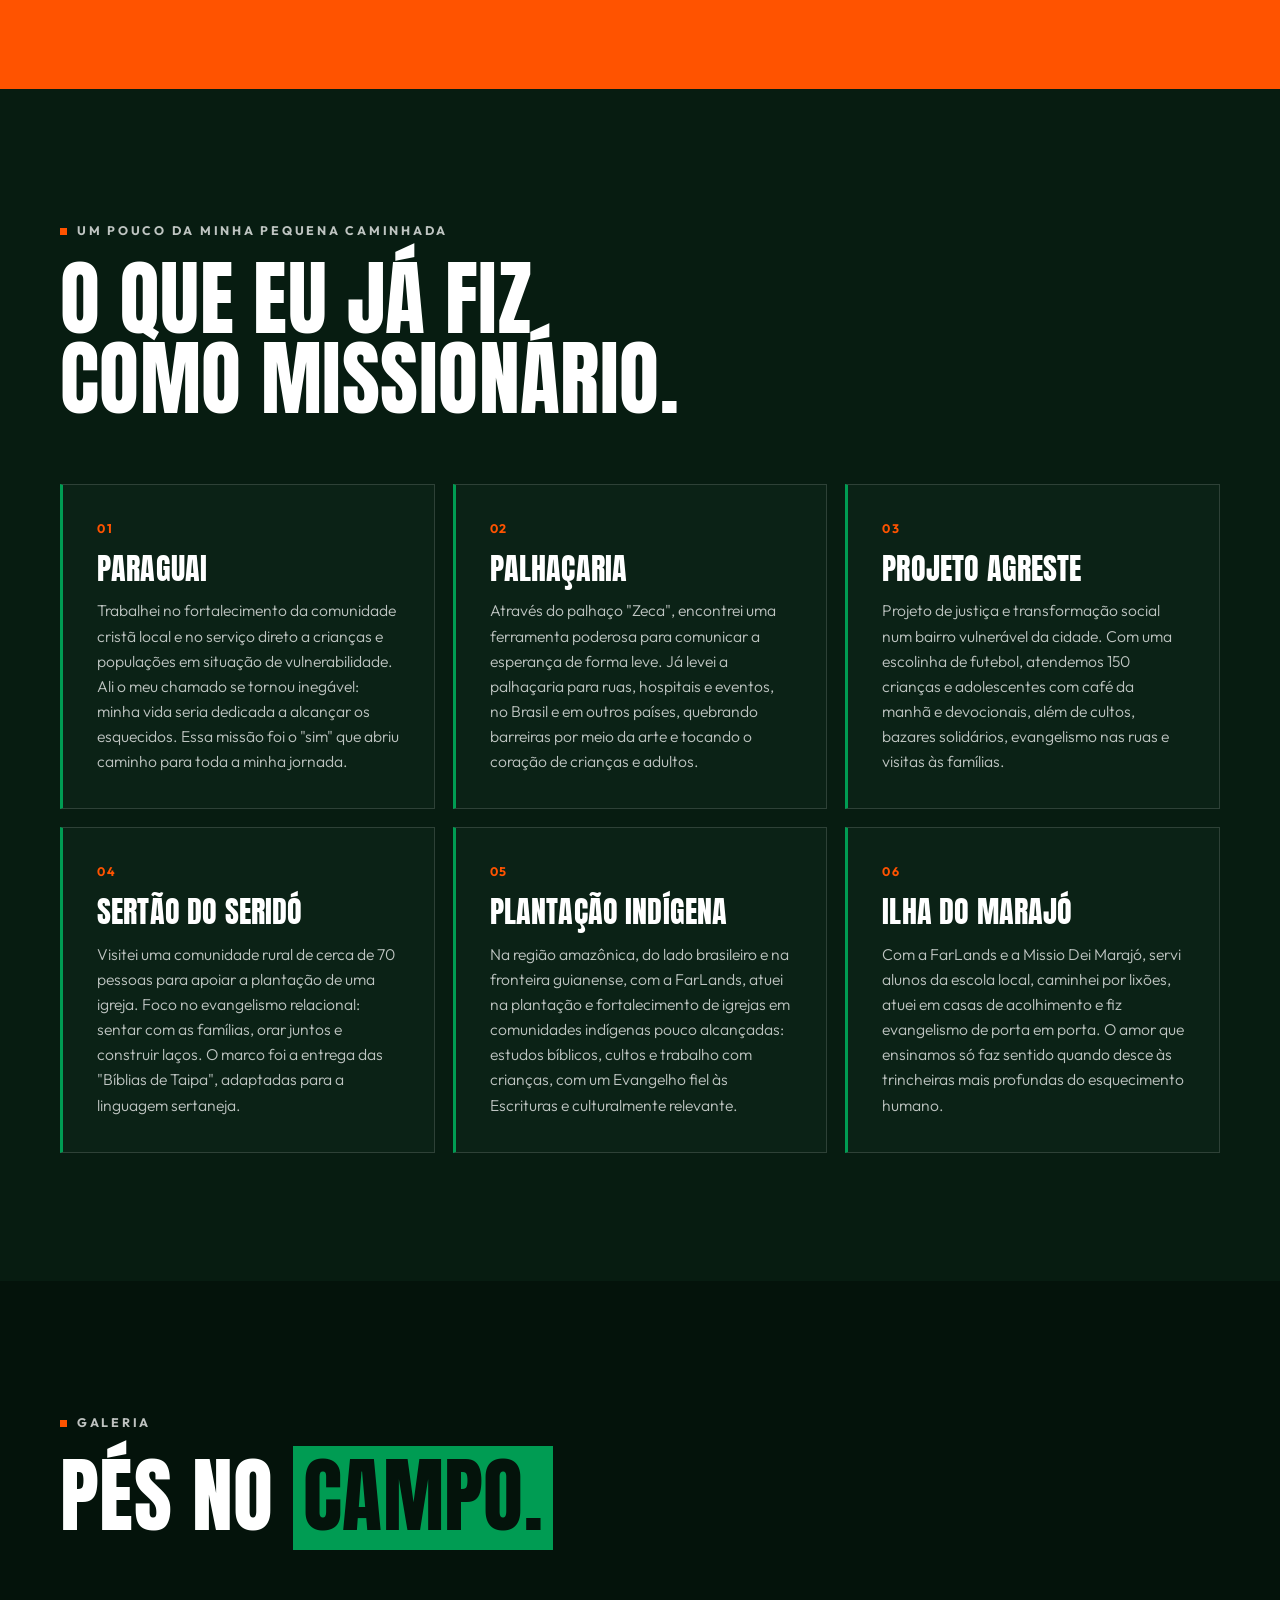
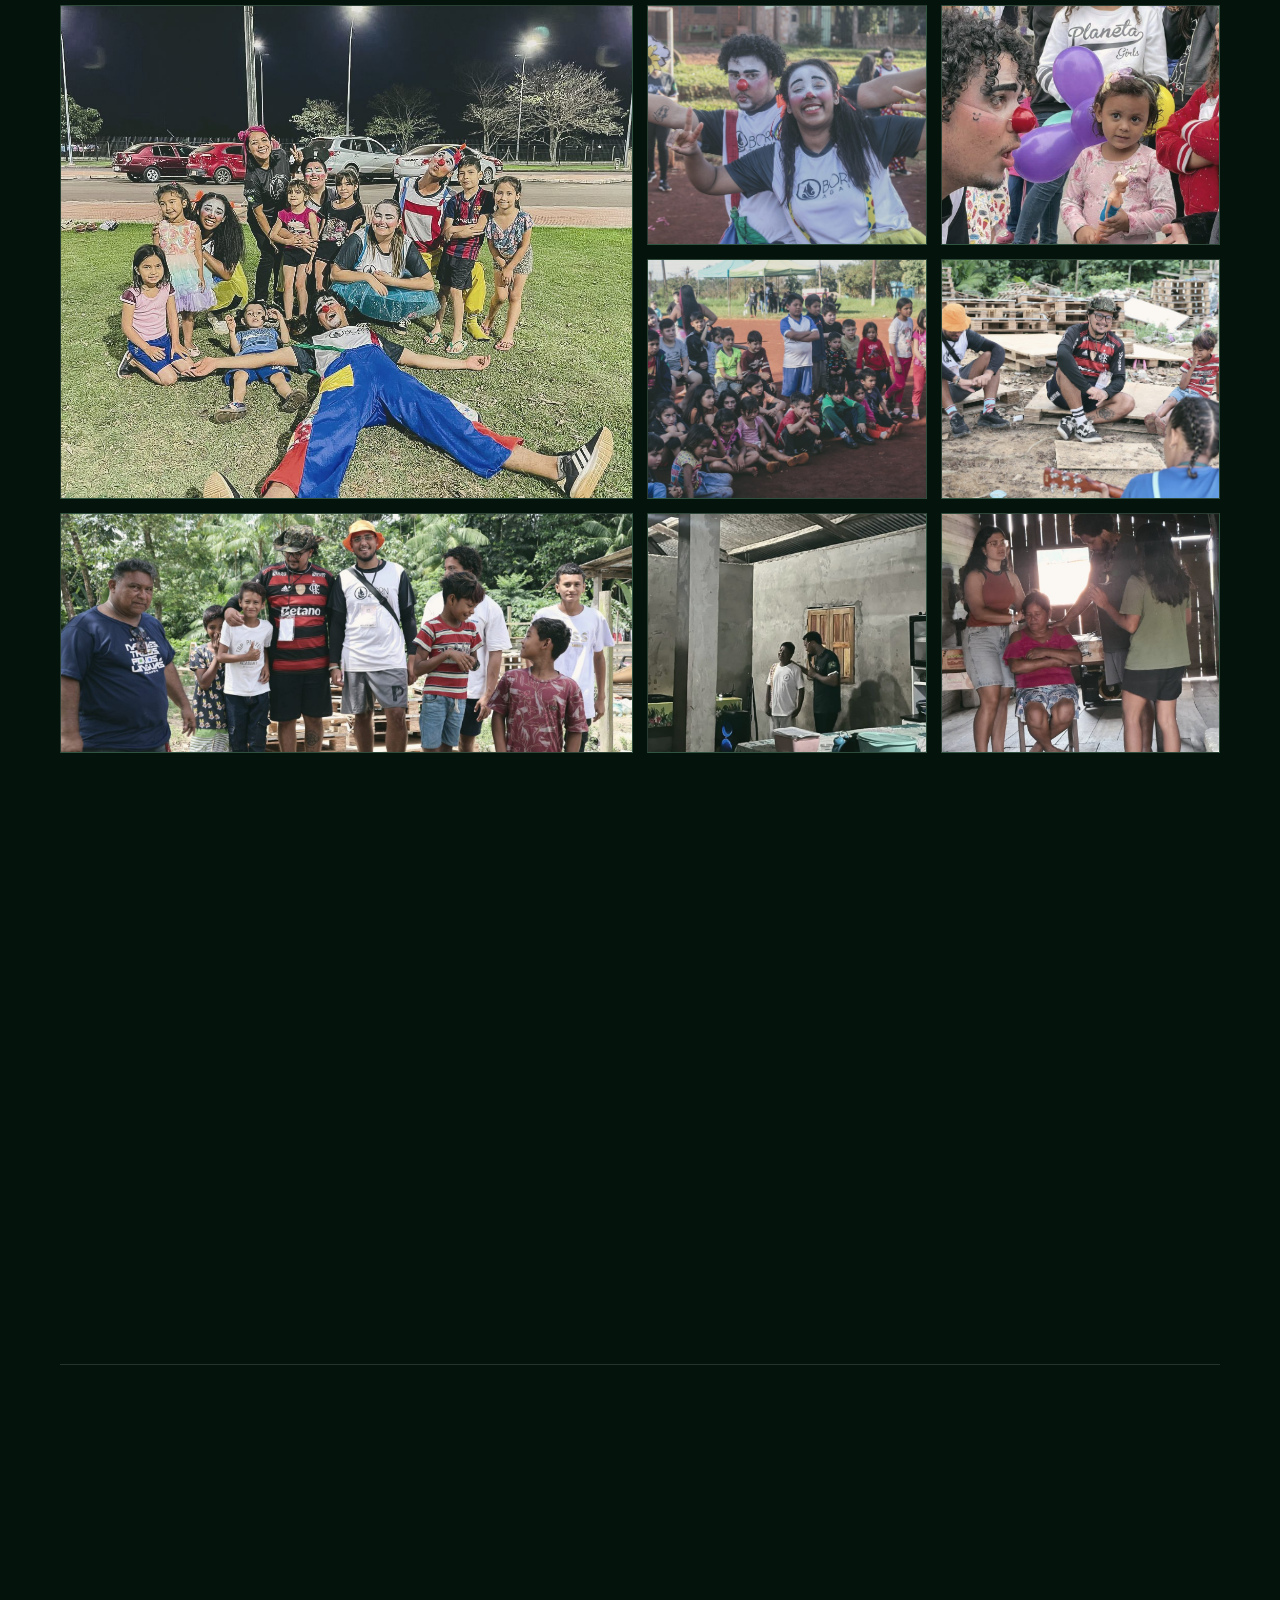
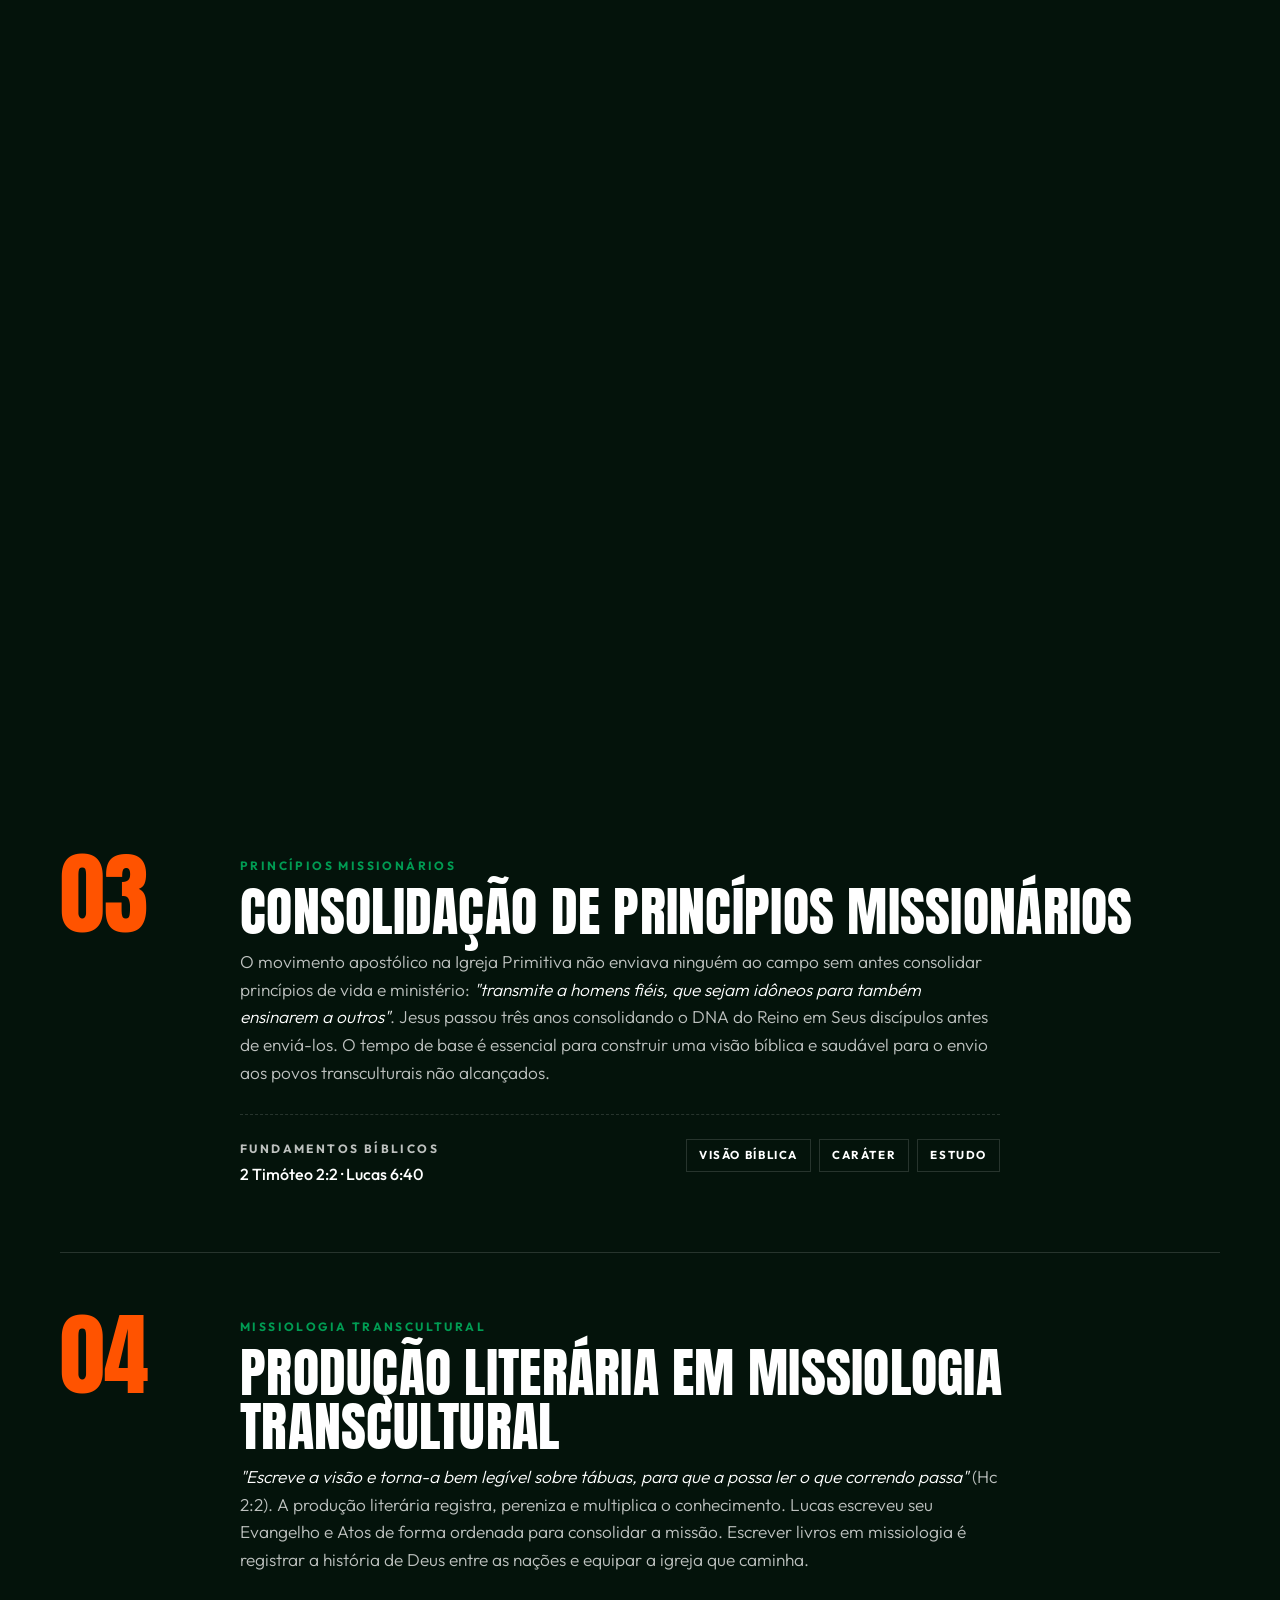
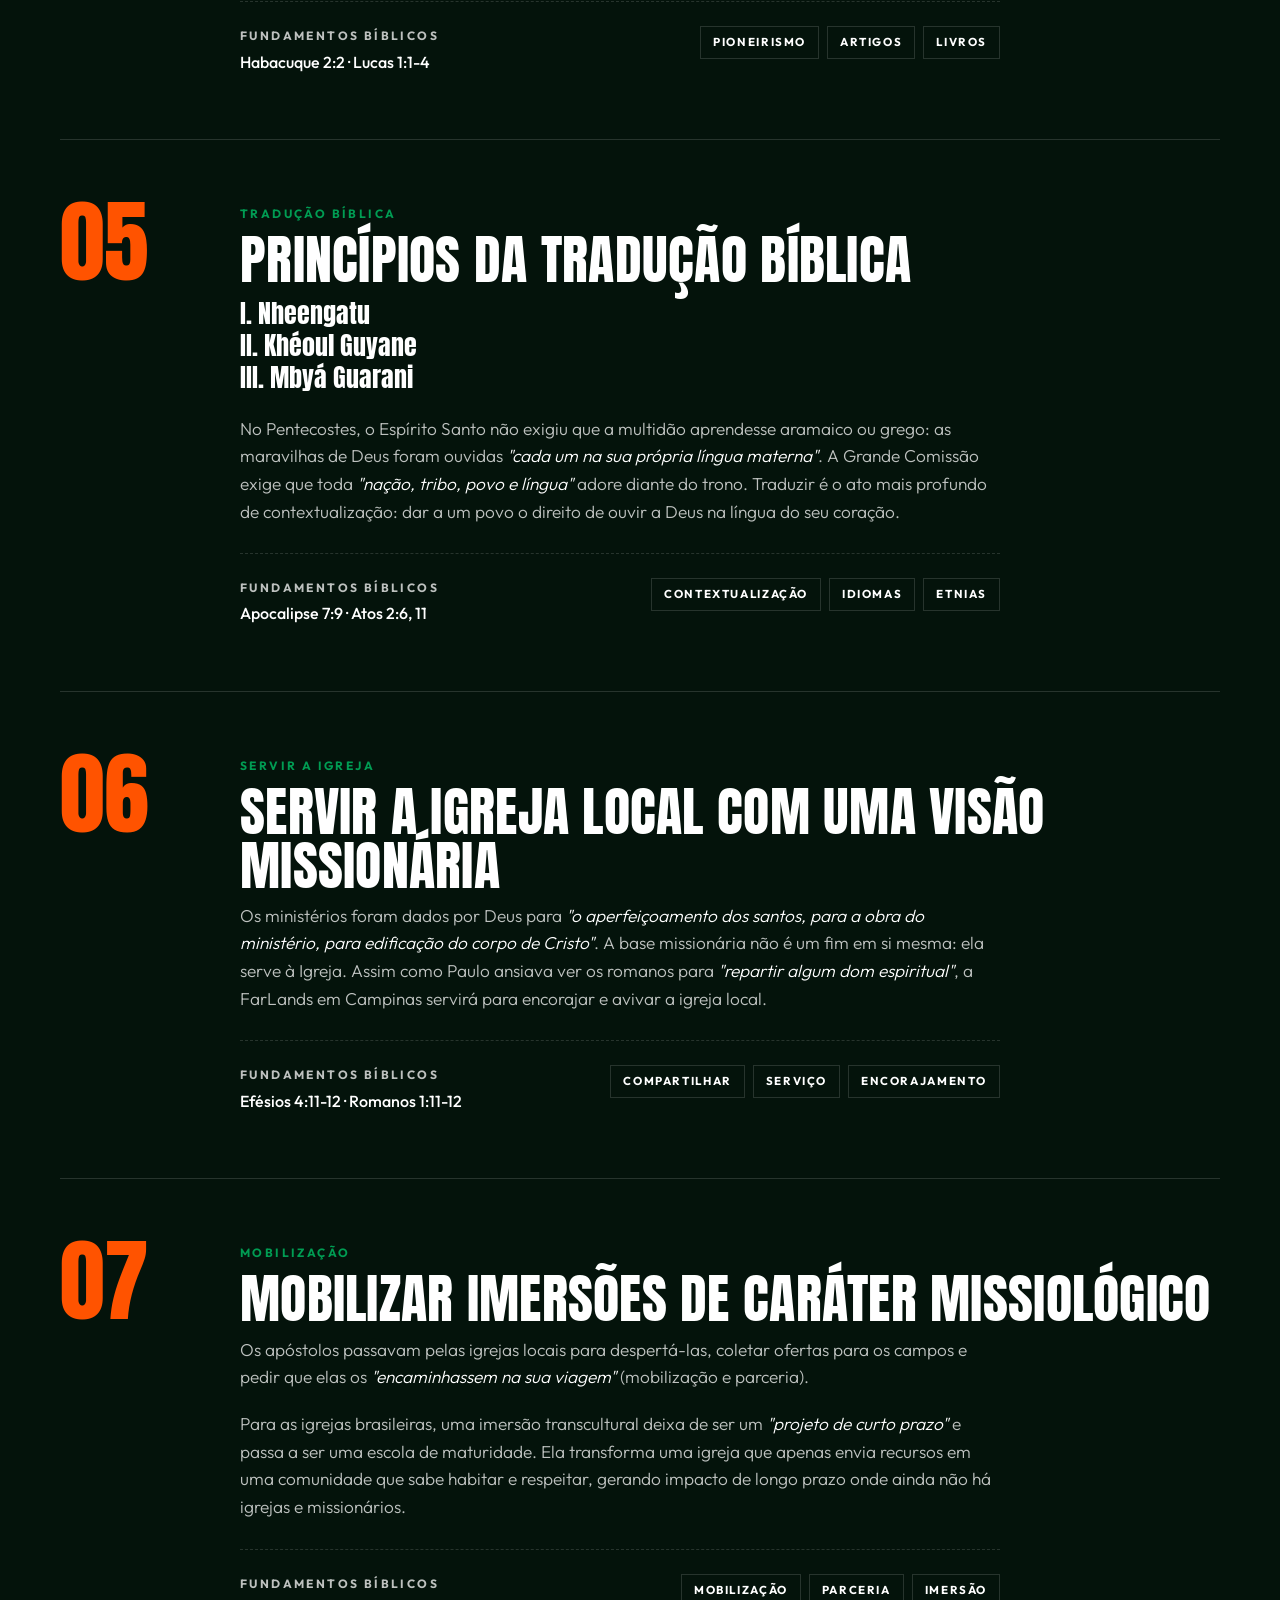
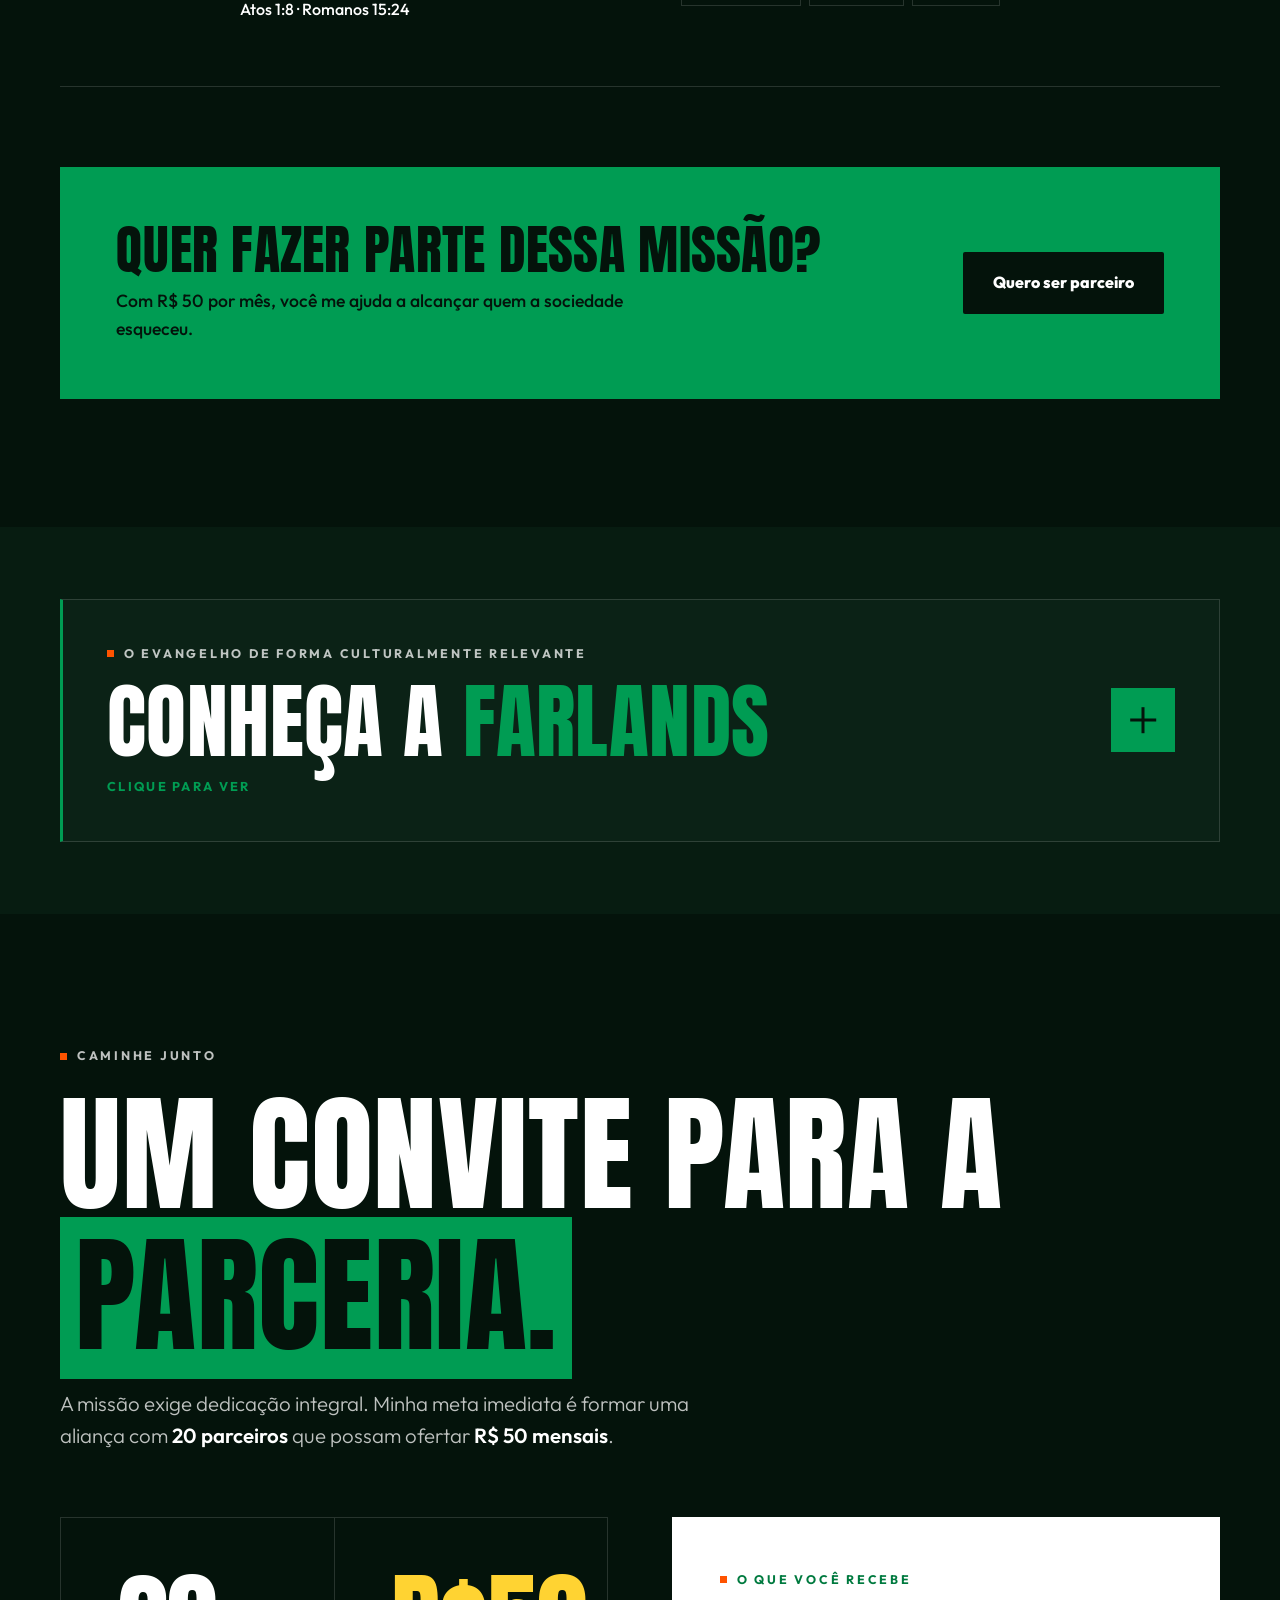
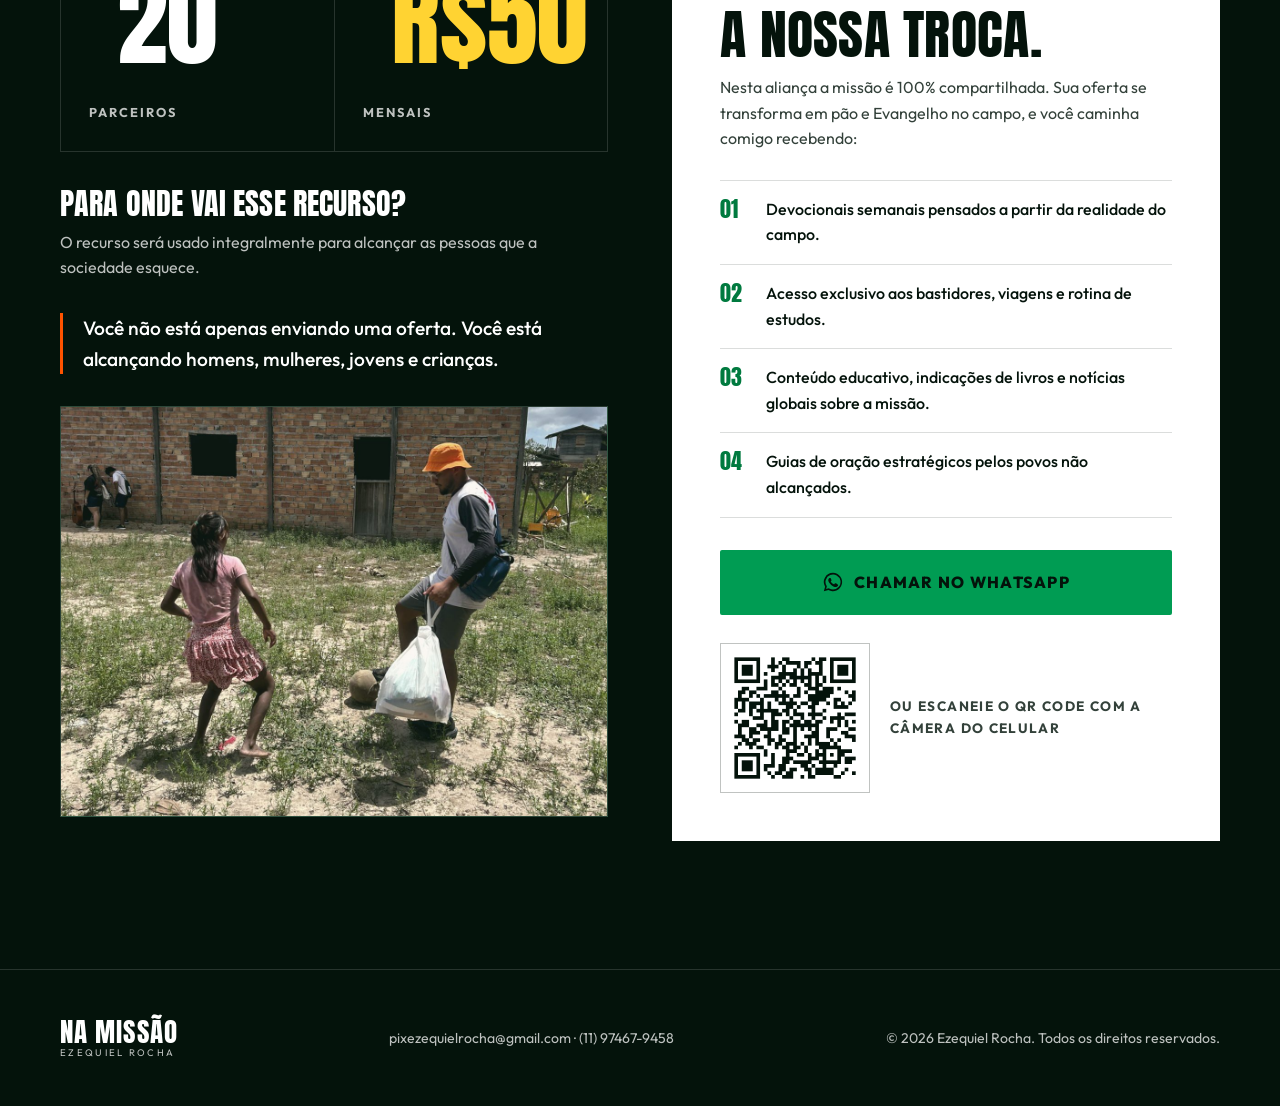
==== commit 662d8a63: "Add WhatsApp QR code to the partnership box QR points to https://wa.me/5511974679458 (error correcti" ====
--- a/site/index.html
+++ b/site/index.html
@@ -453,7 +453,7 @@
             <div class="qr">
               <div class="photo">
                 <span class="ph">QR Code</span>
-                <img src="imagens/qrcode-whatsapp.png" alt="QR Code para o WhatsApp" onerror="this.remove()">
+                <img src="imagens/qrcode-whatsapp.png" alt="QR Code que abre uma conversa no WhatsApp com Ezequiel Rocha" onerror="this.remove()">
               </div>
               <p>Ou escaneie o QR Code com a câmera do celular</p>
             </div>
--- a/site/style.css
+++ b/site/style.css
@@ -384,7 +384,8 @@
 .benefits li { display: flex; gap: 16px; padding: 16px 0; border-bottom: 1px solid rgba(4, 19, 11, 0.14); font-weight: 500; }
 .benefits b { font-family: var(--display); font-weight: 400; font-size: 1.4rem; color: var(--green-dark); line-height: 1.1; min-width: 30px; }
 .qr { display: flex; align-items: center; gap: 20px; margin-top: 28px; }
-.qr .photo { width: 120px; height: 120px; min-height: 0; flex-shrink: 0; background: #fff; border-color: rgba(4, 19, 11, 0.25); }
+.qr .photo { width: 150px; height: 150px; min-height: 0; flex-shrink: 0; background: #fff; border-color: rgba(4, 19, 11, 0.25); }
+.qr .photo img { object-fit: contain; padding: 6px; }
 .qr .photo .ph { color: #4f5953; font-size: 0.6rem; }
 .qr p { font-size: 0.85rem; font-weight: 700; letter-spacing: 0.1em; text-transform: uppercase; color: #33413a; }
 
